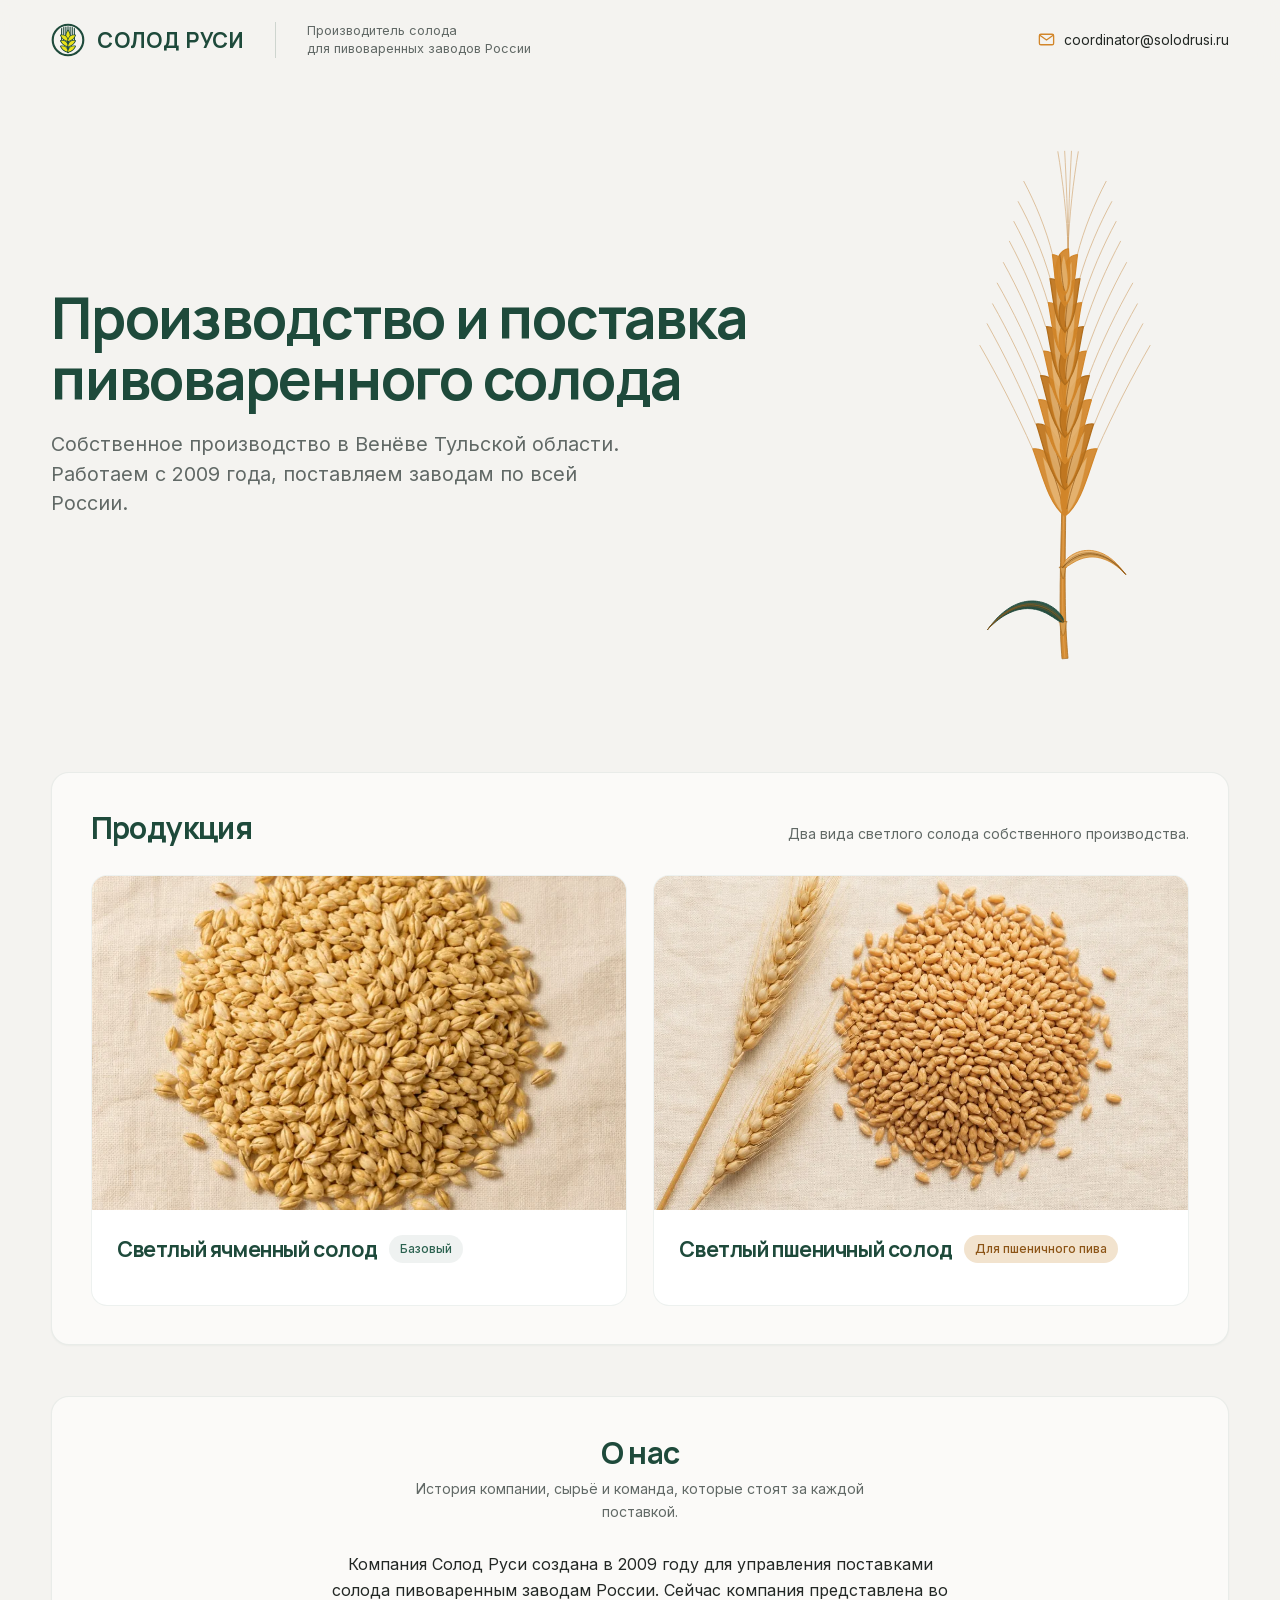
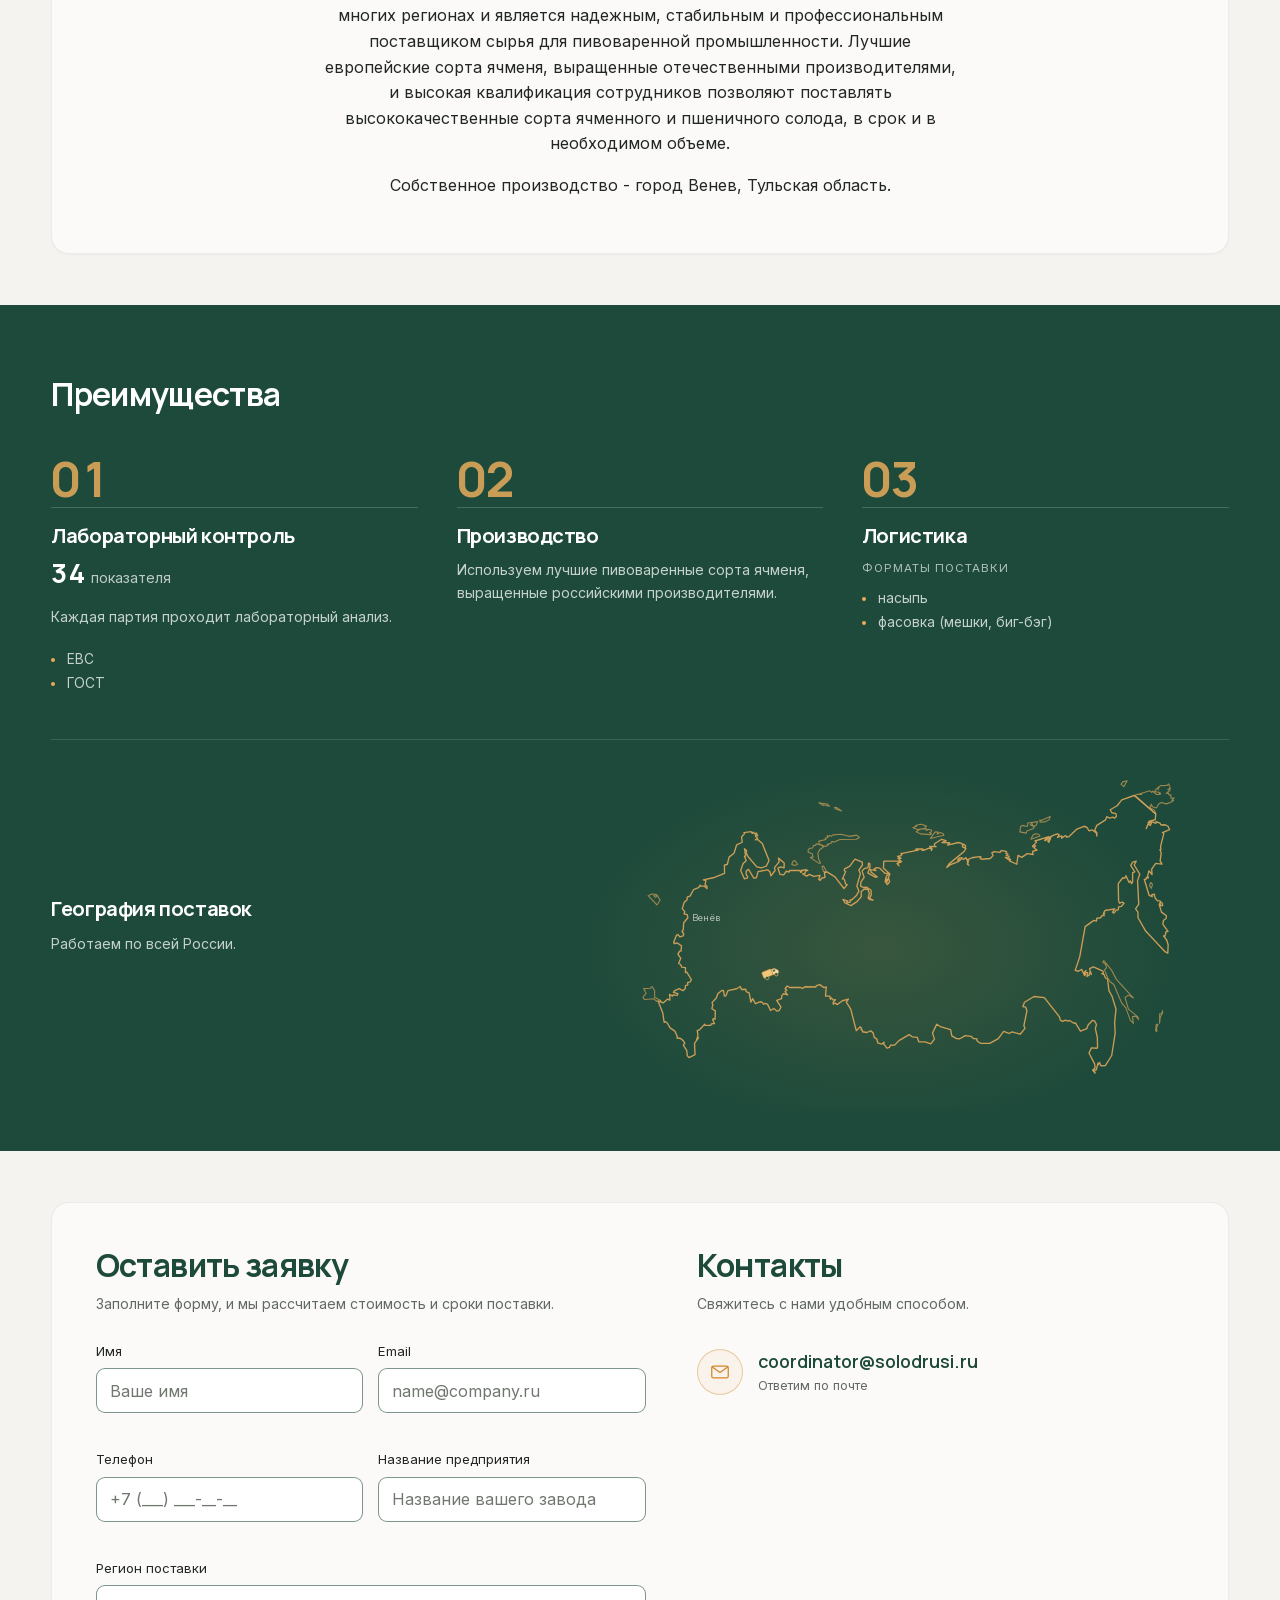
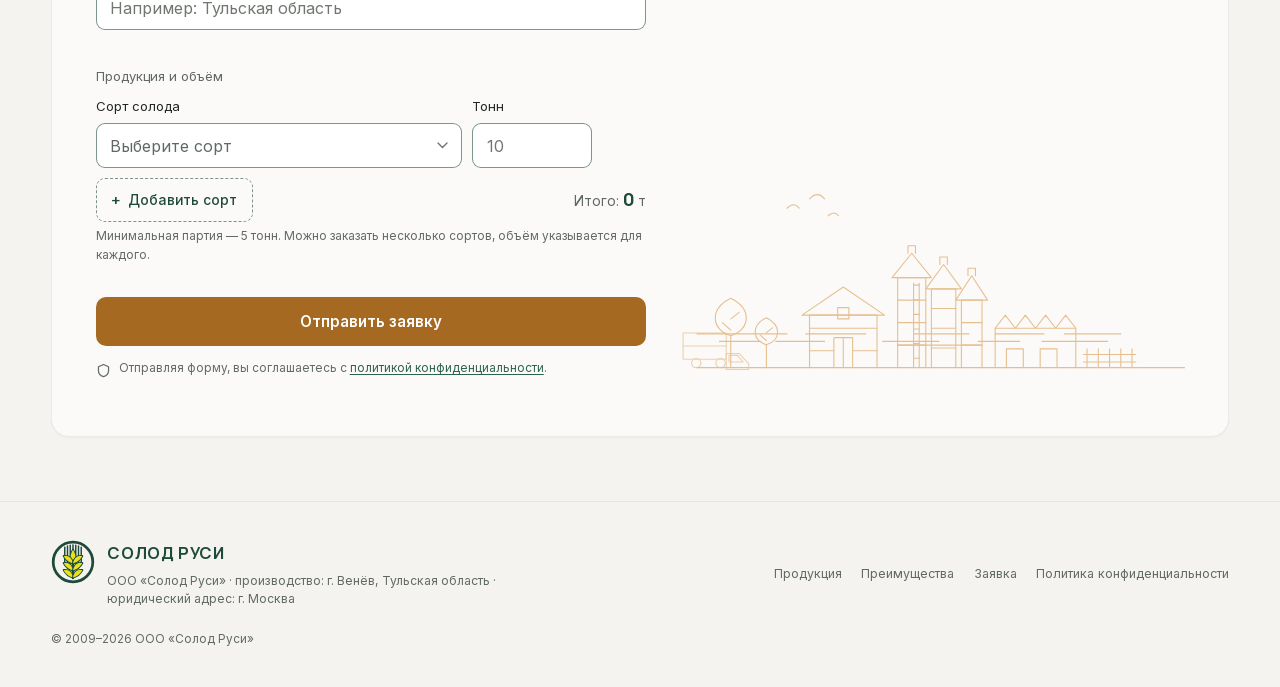
==== index.html @ 1b1a13b4 "Подпись «Венёв» на карте — над точкой по центру, с отступом от маршрута Co-Authored-By: Claude Opus " ====
<!DOCTYPE html>
<html lang="ru">
<head>
<meta charset="utf-8">
<meta name="viewport" content="width=device-width, initial-scale=1">
<title>Солод Руси — производство и поставка пивоваренного солода</title>
<meta name="description" content="Производство и поставка светлого ячменного и пшеничного солода для пивоваренных заводов. Собственное производство в Венёве Тульской области с 2009&nbsp;года, лабораторный контроль по 34&nbsp;показателям, партии от 5&nbsp;тонн.">
<meta name="theme-color" content="#F4F3F0">
<link rel="canonical" href="https://busibeeofficial-maker.github.io/solodrusi/">
<link rel="icon" href="assets/favicon.svg" type="image/svg+xml">
<link rel="apple-touch-icon" href="assets/apple-touch-icon.png">
<meta property="og:type" content="website">
<meta property="og:title" content="Солод Руси — производство и поставка пивоваренного солода">
<meta property="og:description" content="Светлый ячменный и пшеничный солод для пивоваренных заводов. Собственное производство в Венёве, лабораторный контроль по 34&nbsp;показателям, партии от 5&nbsp;тонн.">
<meta property="og:locale" content="ru_RU">
<meta property="og:url" content="https://busibeeofficial-maker.github.io/solodrusi/">
<meta property="og:image" content="https://busibeeofficial-maker.github.io/solodrusi/assets/img/og-cover.jpg">
<meta property="og:site_name" content="Солод Руси">
<meta property="og:image:width" content="1200">
<meta property="og:image:height" content="630">
<meta property="og:image:alt" content="Солод Руси — производство и поставка пивоваренного солода">
<meta name="twitter:card" content="summary_large_image">
<link rel="preload" href="assets/fonts/manrope.woff2" as="font" type="font/woff2" crossorigin>
<link rel="preload" href="assets/fonts/inter.woff2" as="font" type="font/woff2" crossorigin>
<link rel="stylesheet" href="css/style.css?v=202609101452">
<script>document.documentElement.classList.add('js');</script>
</head>
<body>
<a class="skip" href="#main">К основному содержанию</a>

<!-- ===================== ШАПКА ===================== -->
<header class="hdr" id="hdr">
  <div class="wrap hdr__in">
    <a class="brand" href="#top" aria-label="Солод Руси — на главную">
      <svg class="mk" viewBox="0 0 200 200" fill="none" aria-hidden="true"><circle class="mk-ring" cx="100" cy="100" r="90.0" stroke-width="12.5"/>
  <g class="mk-awns">
      <rect x="59.20" y="29.74" width="6.60" height="86.26" rx="3.30"/>
      <rect x="71.70" y="23.84" width="6.60" height="92.16" rx="3.30"/>
      <rect x="84.20" y="20.30" width="6.60" height="95.70" rx="3.30"/>
      <rect x="96.70" y="18.82" width="6.60" height="97.18" rx="3.30"/>
      <rect x="109.20" y="20.30" width="6.60" height="95.70" rx="3.30"/>
      <rect x="121.70" y="23.84" width="6.60" height="92.16" rx="3.30"/>
      <rect x="134.20" y="29.74" width="6.60" height="86.26" rx="3.30"/>
  </g>
  <rect class="mk-stem" x="94.50" y="52.0" width="11.0" height="126.0" rx="5.50"/>
  <g class="mk-grain">
      <path d="M100.00 44.0 C115.00 68.0 115.00 90.0 100.00 110.0 C85.00 90.0 85.00 68.0 100.00 44.0 Z"/>
  </g>
  <g class="mk-leaves">
      <path d="M100.00 106.00 C92.44 72.34 73.96 71.02 58.00 73.00 C69.76 96.10 87.40 103.31 100.00 106.00 Z"/>
      <path d="M100.00 106.00 C107.56 72.34 126.04 71.02 142.00 73.00 C130.24 96.10 112.60 103.31 100.00 106.00 Z"/>
      <path d="M100.00 138.00 C92.44 104.34 73.96 103.02 58.00 105.00 C69.76 128.10 87.40 135.31 100.00 138.00 Z"/>
      <path d="M100.00 138.00 C107.56 104.34 126.04 103.02 142.00 105.00 C130.24 128.10 112.60 135.31 100.00 138.00 Z"/>
      <path d="M100.00 170.00 C92.44 136.34 73.96 135.02 58.00 137.00 C69.76 160.10 87.40 167.31 100.00 170.00 Z"/>
      <path d="M100.00 170.00 C107.56 136.34 126.04 135.02 142.00 137.00 C130.24 160.10 112.60 167.31 100.00 170.00 Z"/>
  </g></svg>
      <span class="brand__name">Солод Руси</span>
    </a>
    <p class="brand__tag">Производитель солода<br>для пивоваренных заводов России</p>

    <nav class="hdr__contacts" aria-label="Контакты">
      <a href="mailto:coordinator@solodrusi.ru">
        <svg viewBox="0 0 20 20" aria-hidden="true"><rect x="2.5" y="4.5" width="15" height="11" rx="1.6"/><path d="m3 5.5 7 5 7-5"/></svg>
        <span>coordinator@solodrusi.ru</span>
      </a>
    </nav>

    <button class="burger" id="burger" aria-expanded="false" aria-controls="mobnav" aria-label="Меню"><span></span><span></span><span></span></button>
  </div>
</header>

<nav class="mobnav" id="mobnav" aria-label="Мобильное меню">
  <a href="#produkciya">Продукция</a>
  <a href="#vozmozhnosti">Преимущества</a>
  <a href="#zayavka">Заявка</a>
  <a class="mobnav__mail" href="mailto:coordinator@solodrusi.ru">coordinator@solodrusi.ru</a>
</nav>

<main id="main">

<!-- ===================== ПЕРВЫЙ ЭКРАН ===================== -->
<section class="hero" id="top">
  <div class="wrap hero__in">
    <div class="hero__text" data-anim>
      <h1 class="hero__title" style="--i:0">Производство и поставка пивоваренного солода</h1>
      <p class="hero__sub" style="--i:1">Собственное производство в Венёве Тульской области.<br>Работаем с 2009&nbsp;года, поставляем заводам по всей России.</p>
    </div>

    <div class="hero__art" data-anim aria-hidden="true">
      <svg viewBox="71 -52 427 757" class="art art--ear">
        
                <g class="earwrap"><g class="ear">
  <path class="d stalk" d="M303.9 655.7C303.8 654.5 303.5 651.2 303.3 648.9C303.1 646.6 302.9 644.3 302.8 641.9C302.6 639.5 302.4 637.2 302.3 634.7C302.1 632.3 302.0 629.9 301.8 627.4C301.7 624.9 301.6 622.4 301.5 619.9C301.3 617.3 301.2 614.7 301.1 612.1C301.0 609.5 301.0 606.9 300.9 604.2C300.8 601.5 300.7 598.8 300.7 596.0C300.6 593.3 300.5 590.5 300.5 587.6C300.4 584.8 300.4 581.9 300.4 579.0C300.3 576.1 300.3 573.2 300.3 570.2C300.3 567.3 300.2 564.2 300.2 561.2C300.2 558.1 300.2 555.0 300.2 551.9C300.2 548.8 300.2 545.6 300.2 542.4C300.2 539.2 300.3 535.9 300.3 532.6C300.3 529.3 300.3 526.0 300.3 522.6C300.4 519.3 300.4 515.8 300.4 512.4C300.5 508.9 300.5 505.4 300.5 501.9C300.6 498.3 300.6 494.7 300.7 491.1C300.7 487.5 300.7 483.8 300.8 480.0C300.8 476.3 300.9 472.6 300.9 468.7C301.0 464.9 301.0 461.1 301.1 457.2C301.1 453.2 301.2 449.3 301.2 445.3C301.3 441.3 301.3 437.2 301.4 433.1C301.4 429.0 301.5 424.9 301.5 420.7C301.6 416.5 301.6 412.2 301.7 408.0C301.7 403.7 301.7 399.3 301.8 394.9C301.8 390.5 301.9 386.1 301.9 381.6C301.9 377.1 302.0 372.5 302.0 367.9C302.0 363.3 302.1 358.7 302.1 354.0C302.1 349.2 302.1 344.5 302.1 339.7C302.2 334.9 302.2 330.0 302.2 325.1C302.2 320.1 302.2 315.2 302.2 310.1C302.2 305.1 302.2 300.0 302.1 294.9C302.1 289.7 302.1 284.5 302.1 279.3C302.0 274.0 302.0 268.7 302.0 263.3C301.9 257.9 301.9 252.5 301.8 247.0C301.8 241.5 301.7 236.0 301.6 230.4C301.6 224.8 301.5 219.1 301.4 213.4C301.3 207.6 301.1 198.9 301.0 196.0C300.7 196.0 299.3 193.1 299.0 196.0C298.6 198.9 299.0 207.7 299.0 213.4C299.0 219.1 299.1 224.8 299.1 230.4C299.1 236.0 299.1 241.5 299.1 247.0C299.1 252.5 299.1 257.9 299.1 263.3C299.0 268.7 299.0 274.0 299.0 279.3C299.0 284.5 298.9 289.7 298.9 294.9C298.8 300.0 298.8 305.1 298.8 310.1C298.7 315.1 298.7 320.1 298.6 325.0C298.5 330.0 298.5 334.8 298.4 339.6C298.3 344.5 298.3 349.2 298.2 353.9C298.1 358.6 298.0 363.3 298.0 367.9C297.9 372.5 297.8 377.0 297.7 381.5C297.6 386.0 297.5 390.5 297.5 394.8C297.4 399.2 297.3 403.6 297.2 407.9C297.1 412.2 297.0 416.4 296.9 420.6C296.8 424.8 296.7 428.9 296.6 433.0C296.5 437.1 296.4 441.2 296.3 445.2C296.2 449.2 296.1 453.1 296.0 457.1C295.9 461.0 295.8 464.8 295.7 468.6C295.7 472.5 295.6 476.2 295.5 480.0C295.4 483.7 295.3 487.4 295.2 491.0C295.1 494.6 295.0 498.2 294.9 501.8C294.9 505.3 294.8 508.8 294.7 512.3C294.6 515.8 294.5 519.2 294.5 522.6C294.4 525.9 294.3 529.3 294.3 532.6C294.2 535.9 294.2 539.1 294.1 542.3C294.1 545.6 294.0 548.7 294.0 551.9C293.9 555.0 293.9 558.1 293.8 561.2C293.8 564.2 293.8 567.2 293.8 570.2C293.7 573.2 293.7 576.2 293.7 579.1C293.7 582.0 293.7 584.9 293.7 587.7C293.7 590.5 293.7 593.3 293.8 596.1C293.8 598.9 293.8 601.6 293.9 604.3C293.9 607.0 293.9 609.7 294.0 612.3C294.1 615.0 294.1 617.6 294.2 620.1C294.3 622.7 294.3 625.2 294.4 627.7C294.5 630.2 294.6 632.7 294.7 635.2C294.9 637.6 295.0 640.0 295.1 642.4C295.3 644.8 295.4 647.1 295.6 649.5C295.7 651.8 296.0 655.2 296.1 656.3Z"/>
  <path class="d stalk-hi" d="M300.0 656.0C299.9 654.9 299.6 651.5 299.4 649.2C299.3 646.9 299.1 644.5 298.9 642.1C298.8 639.8 298.6 637.4 298.5 635.0C298.4 632.5 298.3 630.1 298.1 627.6C298.0 625.1 297.9 622.6 297.8 620.0C297.7 617.4 297.6 614.8 297.6 612.2C297.5 609.6 297.4 606.9 297.4 604.2C297.3 601.6 297.3 598.8 297.2 596.1C297.2 593.3 297.1 590.5 297.1 587.7C297.1 584.8 297.1 582.0 297.0 579.1C297.0 576.2 297.0 573.2 297.0 570.2C297.0 567.3 297.0 564.2 297.0 561.2C297.0 558.1 297.1 555.0 297.1 551.9C297.1 548.8 297.1 545.6 297.2 542.4C297.2 539.2 297.2 535.9 297.3 532.6C297.3 529.3 297.4 526.0 297.4 522.6C297.5 519.2 297.5 515.8 297.6 512.3C297.6 508.9 297.7 505.4 297.7 501.8C297.8 498.3 297.9 494.7 297.9 491.0C298.0 487.4 298.1 483.7 298.1 480.0C298.2 476.3 298.3 472.5 298.3 468.7C298.4 464.9 298.5 461.0 298.6 457.1C298.6 453.2 298.7 449.2 298.8 445.2C298.8 441.2 298.9 437.2 299.0 433.1C299.1 429.0 299.1 424.8 299.2 420.6C299.3 416.5 299.4 412.2 299.4 407.9C299.5 403.6 299.6 399.3 299.6 394.9C299.7 390.5 299.8 386.0 299.8 381.5C299.9 377.0 299.9 372.5 300.0 367.9C300.0 363.3 300.1 358.6 300.1 353.9C300.2 349.2 300.2 344.5 300.3 339.7C300.3 334.8 300.4 330.0 300.4 325.1C300.4 320.1 300.4 315.2 300.5 310.1C300.5 305.1 300.5 300.0 300.5 294.9C300.5 289.7 300.5 284.5 300.5 279.3C300.5 274.0 300.5 268.7 300.5 263.3C300.5 257.9 300.5 252.5 300.5 247.0C300.4 241.5 300.4 236.0 300.3 230.4C300.3 224.8 300.3 219.1 300.2 213.4C300.1 207.6 300.0 198.9 300.0 196.0"/>
  <path class="d node" d="M292.4 609.2Q300.9 609.0 302.5 608.9"/>
  <path class="d node" d="M292.7 538.4Q300.2 538.5 301.7 538.5"/>
  <path class="d sheath" d="M293.3 609.2Q295.6 627.1 297.3 627.0Q300.1 627.0 301.7 608.9Z"/>
  <path class="d sheath" d="M293.6 538.5Q296.5 553.5 297.6 553.5Q298.8 553.5 300.8 538.5Z"/>
  <g class="leafA"><g class="lf" style="--k:0" transform="translate(297.5 609.1) rotate(6)"><path class="d f-green" d="M0.2 -0.2C0.2 -0.8 0.2 -2.8 -0.1 -3.8C-0.4 -4.8 -1.0 -5.4 -1.5 -6.2C-2.1 -6.9 -2.6 -7.6 -3.2 -8.3C-3.8 -8.9 -4.4 -9.6 -5.1 -10.2C-5.7 -10.8 -6.3 -11.4 -7.0 -11.9C-7.7 -12.5 -8.4 -13.0 -9.0 -13.6C-9.7 -14.1 -10.4 -14.6 -11.1 -15.0C-11.9 -15.5 -12.6 -16.0 -13.3 -16.4C-14.0 -16.8 -14.8 -17.2 -15.5 -17.6C-16.3 -18.0 -17.0 -18.4 -17.8 -18.7C-18.5 -19.1 -19.3 -19.4 -20.1 -19.7C-20.8 -20.0 -21.6 -20.3 -22.4 -20.6C-23.2 -20.8 -24.0 -21.1 -24.8 -21.3C-25.5 -21.5 -26.3 -21.7 -27.1 -21.9C-27.9 -22.1 -28.7 -22.2 -29.5 -22.4C-30.3 -22.5 -31.1 -22.6 -31.9 -22.7C-32.7 -22.8 -33.6 -22.9 -34.4 -22.9C-35.2 -23.0 -36.0 -23.0 -36.8 -23.0C-37.6 -23.1 -38.4 -23.1 -39.2 -23.0C-40.0 -23.0 -40.8 -22.9 -41.6 -22.9C-42.4 -22.8 -43.2 -22.7 -44.0 -22.6C-44.8 -22.5 -45.6 -22.4 -46.4 -22.2C-47.2 -22.1 -48.0 -21.9 -48.8 -21.7C-49.6 -21.5 -50.4 -21.3 -51.2 -21.1C-52.0 -20.8 -52.8 -20.6 -53.5 -20.3C-54.3 -20.1 -55.1 -19.8 -55.9 -19.5C-56.6 -19.2 -57.4 -18.8 -58.2 -18.5C-58.9 -18.2 -59.7 -17.8 -60.4 -17.4C-61.2 -17.0 -61.9 -16.6 -62.7 -16.2C-63.4 -15.8 -64.2 -15.4 -64.9 -14.9C-65.6 -14.5 -66.4 -14.0 -67.1 -13.5C-67.8 -13.0 -68.5 -12.5 -69.2 -12.0C-69.9 -11.5 -70.6 -10.9 -71.3 -10.4C-72.0 -9.8 -72.7 -9.2 -73.4 -8.6C-74.1 -8.0 -74.8 -7.4 -75.5 -6.8C-76.2 -6.2 -76.8 -5.5 -77.5 -4.9C-78.2 -4.2 -78.8 -3.5 -79.5 -2.8C-80.2 -2.1 -80.8 -1.4 -81.4 -0.7C-82.1 0.0 -82.7 0.8 -83.4 1.5C-84.0 2.3 -84.6 3.1 -85.3 3.9C-85.9 4.7 -86.5 5.5 -87.1 6.3C-87.7 7.2 -88.3 8.0 -88.9 8.9C-89.6 9.7 -90.2 10.6 -90.7 11.5C-91.3 12.4 -91.9 13.3 -92.5 14.2C-93.1 15.2 -93.7 16.1 -94.3 17.1C-94.8 18.0 -95.7 19.5 -96.0 20.0C-96.0 20.0 -96.3 20.5 -96.0 20.0C-95.7 19.5 -94.6 18.2 -94.0 17.3C-93.3 16.4 -92.6 15.6 -91.9 14.7C-91.2 13.9 -90.5 13.1 -89.7 12.3C-89.0 11.5 -88.3 10.7 -87.6 10.0C-86.9 9.2 -86.2 8.5 -85.5 7.8C-84.7 7.0 -84.0 6.4 -83.3 5.7C-82.6 5.0 -81.9 4.4 -81.1 3.7C-80.4 3.1 -79.7 2.5 -79.0 1.9C-78.2 1.3 -77.5 0.7 -76.8 0.2C-76.1 -0.4 -75.3 -0.9 -74.6 -1.4C-73.9 -1.9 -73.1 -2.4 -72.4 -2.9C-71.7 -3.4 -71.0 -3.8 -70.3 -4.3C-69.5 -4.7 -68.8 -5.1 -68.1 -5.5C-67.4 -5.9 -66.6 -6.3 -65.9 -6.7C-65.2 -7.0 -64.5 -7.4 -63.8 -7.7C-63.1 -8.0 -62.4 -8.3 -61.6 -8.6C-60.9 -8.9 -60.2 -9.2 -59.5 -9.5C-58.8 -9.7 -58.1 -9.9 -57.4 -10.2C-56.7 -10.4 -56.0 -10.6 -55.3 -10.8C-54.6 -11.0 -54.0 -11.2 -53.3 -11.3C-52.6 -11.5 -51.9 -11.6 -51.2 -11.8C-50.5 -11.9 -49.9 -12.0 -49.2 -12.1C-48.5 -12.2 -47.8 -12.3 -47.2 -12.4C-46.5 -12.4 -45.8 -12.5 -45.2 -12.5C-44.5 -12.6 -43.8 -12.6 -43.2 -12.6C-42.5 -12.6 -41.9 -12.6 -41.2 -12.6C-40.6 -12.6 -39.9 -12.6 -39.3 -12.5C-38.6 -12.5 -38.0 -12.4 -37.3 -12.4C-36.7 -12.3 -36.1 -12.2 -35.4 -12.2C-34.8 -12.1 -34.2 -12.0 -33.5 -11.9C-32.9 -11.7 -32.2 -11.6 -31.6 -11.5C-31.0 -11.3 -30.3 -11.2 -29.7 -11.0C-29.1 -10.9 -28.4 -10.7 -27.8 -10.5C-27.2 -10.3 -26.6 -10.1 -25.9 -9.9C-25.3 -9.7 -24.7 -9.5 -24.0 -9.3C-23.4 -9.1 -22.8 -8.8 -22.1 -8.6C-21.5 -8.3 -20.9 -8.1 -20.2 -7.8C-19.6 -7.5 -18.9 -7.2 -18.3 -6.9C-17.6 -6.6 -17.0 -6.3 -16.4 -6.0C-15.7 -5.7 -15.1 -5.4 -14.4 -5.1C-13.7 -4.7 -13.1 -4.4 -12.4 -4.0C-11.7 -3.7 -11.1 -3.3 -10.4 -3.0C-9.7 -2.6 -9.0 -2.2 -8.3 -1.9C-7.6 -1.5 -6.9 -1.1 -6.1 -0.8C-5.3 -0.4 -4.7 0.0 -3.7 0.2C-2.7 0.4 -0.8 0.2 -0.2 0.2Z"/><path class="d fold-g" d="M0.0 0.0C-0.3 -0.3 -1.3 -1.2 -1.9 -1.8C-2.5 -2.4 -3.2 -2.9 -3.8 -3.5C-4.5 -4.0 -5.1 -4.6 -5.8 -5.1C-6.4 -5.6 -7.1 -6.1 -7.7 -6.6C-8.4 -7.1 -9.0 -7.5 -9.7 -8.0C-10.4 -8.4 -11.0 -8.9 -11.7 -9.3C-12.4 -9.7 -13.1 -10.1 -13.7 -10.5C-14.4 -10.9 -15.1 -11.3 -15.8 -11.7C-16.5 -12.0 -17.2 -12.4 -17.9 -12.7C-18.6 -13.0 -19.2 -13.4 -19.9 -13.7C-20.6 -13.9 -21.3 -14.2 -22.0 -14.5C-22.7 -14.8 -23.5 -15.0 -24.2 -15.3C-24.9 -15.5 -25.6 -15.7 -26.3 -15.9C-27.0 -16.1 -27.7 -16.3 -28.4 -16.5C-29.1 -16.6 -29.9 -16.8 -30.6 -16.9C-31.3 -17.1 -32.0 -17.2 -32.7 -17.3C-33.4 -17.4 -34.2 -17.5 -34.9 -17.5C-35.6 -17.6 -36.3 -17.7 -37.1 -17.7C-37.8 -17.8 -38.5 -17.8 -39.2 -17.8C-40.0 -17.8 -40.7 -17.8 -41.4 -17.7C-42.2 -17.7 -42.9 -17.7 -43.6 -17.6C-44.3 -17.5 -45.1 -17.5 -45.8 -17.4C-46.5 -17.3 -47.3 -17.2 -48.0 -17.0C-48.7 -16.9 -49.5 -16.8 -50.2 -16.6C-50.9 -16.4 -51.7 -16.2 -52.4 -16.0C-53.1 -15.8 -53.8 -15.6 -54.6 -15.4C-55.3 -15.2 -56.0 -14.9 -56.8 -14.6C-57.5 -14.4 -58.2 -14.1 -58.9 -13.8C-59.7 -13.5 -60.4 -13.2 -61.1 -12.8C-61.8 -12.5 -62.6 -12.1 -63.3 -11.8C-64.0 -11.4 -64.7 -11.0 -65.4 -10.6C-66.1 -10.2 -66.9 -9.8 -67.6 -9.3C-68.3 -8.9 -69.0 -8.4 -69.7 -7.9C-70.4 -7.5 -71.1 -7.0 -71.8 -6.4C-72.5 -5.9 -73.3 -5.4 -74.0 -4.8C-74.7 -4.3 -75.4 -3.7 -76.1 -3.1C-76.8 -2.6 -77.4 -1.9 -78.1 -1.3C-78.8 -0.7 -79.5 -0.1 -80.2 0.6C-80.9 1.3 -81.6 1.9 -82.3 2.6C-82.9 3.3 -83.6 4.0 -84.3 4.8C-85.0 5.5 -85.6 6.3 -86.3 7.0C-87.0 7.8 -87.6 8.6 -88.3 9.4C-88.9 10.2 -89.6 11.0 -90.2 11.9C-90.9 12.7 -91.5 13.6 -92.2 14.5C-92.8 15.4 -93.5 16.3 -94.1 17.2C-94.7 18.1 -95.7 19.5 -96.0 20.0C-96.0 20.0 -96.3 20.5 -96.0 20.0C-95.7 19.5 -94.6 18.2 -94.0 17.3C-93.3 16.4 -92.6 15.6 -91.9 14.7C-91.2 13.9 -90.5 13.1 -89.7 12.3C-89.0 11.5 -88.3 10.7 -87.6 10.0C-86.9 9.2 -86.2 8.5 -85.5 7.8C-84.7 7.0 -84.0 6.4 -83.3 5.7C-82.6 5.0 -81.9 4.4 -81.1 3.7C-80.4 3.1 -79.7 2.5 -79.0 1.9C-78.2 1.3 -77.5 0.7 -76.8 0.2C-76.1 -0.4 -75.3 -0.9 -74.6 -1.4C-73.9 -1.9 -73.1 -2.4 -72.4 -2.9C-71.7 -3.4 -71.0 -3.8 -70.3 -4.3C-69.5 -4.7 -68.8 -5.1 -68.1 -5.5C-67.4 -5.9 -66.6 -6.3 -65.9 -6.7C-65.2 -7.0 -64.5 -7.4 -63.8 -7.7C-63.1 -8.0 -62.4 -8.3 -61.6 -8.6C-60.9 -8.9 -60.2 -9.2 -59.5 -9.5C-58.8 -9.7 -58.1 -9.9 -57.4 -10.2C-56.7 -10.4 -56.0 -10.6 -55.3 -10.8C-54.6 -11.0 -54.0 -11.2 -53.3 -11.3C-52.6 -11.5 -51.9 -11.6 -51.2 -11.8C-50.5 -11.9 -49.9 -12.0 -49.2 -12.1C-48.5 -12.2 -47.8 -12.3 -47.2 -12.4C-46.5 -12.4 -45.8 -12.5 -45.2 -12.5C-44.5 -12.6 -43.8 -12.6 -43.2 -12.6C-42.5 -12.6 -41.9 -12.6 -41.2 -12.6C-40.6 -12.6 -39.9 -12.6 -39.3 -12.5C-38.6 -12.5 -38.0 -12.4 -37.3 -12.4C-36.7 -12.3 -36.1 -12.2 -35.4 -12.2C-34.8 -12.1 -34.2 -12.0 -33.5 -11.9C-32.9 -11.7 -32.2 -11.6 -31.6 -11.5C-31.0 -11.3 -30.3 -11.2 -29.7 -11.0C-29.1 -10.9 -28.4 -10.7 -27.8 -10.5C-27.2 -10.3 -26.6 -10.1 -25.9 -9.9C-25.3 -9.7 -24.7 -9.5 -24.0 -9.3C-23.4 -9.1 -22.8 -8.8 -22.1 -8.6C-21.5 -8.3 -20.9 -8.1 -20.2 -7.8C-19.6 -7.5 -18.9 -7.2 -18.3 -6.9C-17.6 -6.6 -17.0 -6.3 -16.4 -6.0C-15.7 -5.7 -15.1 -5.4 -14.4 -5.1C-13.7 -4.7 -13.1 -4.4 -12.4 -4.0C-11.7 -3.7 -11.1 -3.3 -10.4 -3.0C-9.7 -2.6 -9.0 -2.2 -8.3 -1.9C-7.6 -1.5 -6.9 -1.1 -6.1 -0.8C-5.3 -0.4 -4.7 0.0 -3.7 0.2C-2.7 0.4 -0.8 0.2 -0.2 0.2Z"/><path class="d vein" d="M0.0 0.0C-0.3 -0.3 -1.3 -1.2 -1.9 -1.8C-2.5 -2.4 -3.2 -2.9 -3.8 -3.5C-4.5 -4.0 -5.1 -4.6 -5.8 -5.1C-6.4 -5.6 -7.1 -6.1 -7.7 -6.6C-8.4 -7.1 -9.0 -7.5 -9.7 -8.0C-10.4 -8.4 -11.0 -8.9 -11.7 -9.3C-12.4 -9.7 -13.1 -10.1 -13.7 -10.5C-14.4 -10.9 -15.1 -11.3 -15.8 -11.7C-16.5 -12.0 -17.2 -12.4 -17.9 -12.7C-18.6 -13.0 -19.2 -13.4 -19.9 -13.7C-20.6 -13.9 -21.3 -14.2 -22.0 -14.5C-22.7 -14.8 -23.5 -15.0 -24.2 -15.3C-24.9 -15.5 -25.6 -15.7 -26.3 -15.9C-27.0 -16.1 -27.7 -16.3 -28.4 -16.5C-29.1 -16.6 -29.9 -16.8 -30.6 -16.9C-31.3 -17.1 -32.0 -17.2 -32.7 -17.3C-33.4 -17.4 -34.2 -17.5 -34.9 -17.5C-35.6 -17.6 -36.3 -17.7 -37.1 -17.7C-37.8 -17.8 -38.5 -17.8 -39.2 -17.8C-40.0 -17.8 -40.7 -17.8 -41.4 -17.7C-42.2 -17.7 -42.9 -17.7 -43.6 -17.6C-44.3 -17.5 -45.1 -17.5 -45.8 -17.4C-46.5 -17.3 -47.3 -17.2 -48.0 -17.0C-48.7 -16.9 -49.5 -16.8 -50.2 -16.6C-50.9 -16.4 -51.7 -16.2 -52.4 -16.0C-53.1 -15.8 -53.8 -15.6 -54.6 -15.4C-55.3 -15.2 -56.0 -14.9 -56.8 -14.6C-57.5 -14.4 -58.2 -14.1 -58.9 -13.8C-59.7 -13.5 -60.4 -13.2 -61.1 -12.8C-61.8 -12.5 -62.6 -12.1 -63.3 -11.8C-64.0 -11.4 -64.7 -11.0 -65.4 -10.6C-66.1 -10.2 -66.9 -9.8 -67.6 -9.3C-68.3 -8.9 -69.0 -8.4 -69.7 -7.9C-70.4 -7.5 -71.1 -7.0 -71.8 -6.4C-72.5 -5.9 -73.3 -5.4 -74.0 -4.8C-74.7 -4.3 -75.4 -3.7 -76.1 -3.1C-76.8 -2.6 -77.4 -1.9 -78.1 -1.3C-78.8 -0.7 -79.5 -0.1 -80.2 0.6C-80.9 1.3 -81.6 1.9 -82.3 2.6C-82.9 3.3 -83.6 4.0 -84.3 4.8C-85.0 5.5 -85.6 6.3 -86.3 7.0C-87.0 7.8 -87.6 8.6 -88.3 9.4C-88.9 10.2 -89.6 11.0 -90.2 11.9C-90.9 12.7 -91.5 13.6 -92.2 14.5C-92.8 15.4 -93.5 16.3 -94.1 17.2C-94.7 18.1 -95.7 19.5 -96.0 20.0"/><path class="d vein2" d="M-0.1 0.1C-0.5 -0.2 -2.0 -0.8 -2.9 -1.3C-3.7 -1.8 -4.5 -2.4 -5.2 -2.9C-6.0 -3.5 -6.8 -4.0 -7.6 -4.5C-8.3 -5.1 -9.1 -5.6 -9.9 -6.1C-10.6 -6.6 -11.4 -7.0 -12.2 -7.5C-12.9 -7.9 -13.7 -8.4 -14.5 -8.8C-15.3 -9.2 -16.0 -9.6 -16.8 -10.0C-17.6 -10.4 -18.3 -10.8 -19.1 -11.1C-19.9 -11.5 -20.7 -11.8 -21.4 -12.1C-22.2 -12.4 -23.0 -12.7 -23.8 -13.0C-24.6 -13.3 -25.3 -13.5 -26.1 -13.8C-26.9 -14.0 -27.7 -14.2 -28.5 -14.4C-29.3 -14.6 -30.1 -14.8 -30.8 -14.9C-31.6 -15.1 -32.4 -15.2 -33.2 -15.4C-34.0 -15.5 -34.8 -15.6 -35.6 -15.7C-36.4 -15.7 -37.2 -15.8 -38.0 -15.8C-38.8 -15.9 -39.6 -15.9 -40.4 -15.9C-41.2 -15.9 -42.0 -15.9 -42.8 -15.8C-43.6 -15.8 -44.5 -15.7 -45.3 -15.7C-46.1 -15.6 -46.9 -15.5 -47.7 -15.3C-48.5 -15.2 -49.3 -15.1 -50.1 -14.9C-51.0 -14.7 -51.8 -14.6 -52.6 -14.3C-53.4 -14.1 -54.2 -13.9 -55.1 -13.6C-55.9 -13.4 -56.7 -13.1 -57.5 -12.8C-58.4 -12.5 -59.2 -12.2 -60.0 -11.8C-60.8 -11.5 -61.6 -11.1 -62.5 -10.7C-63.3 -10.3 -64.1 -9.9 -64.9 -9.5C-65.8 -9.1 -66.6 -8.6 -67.4 -8.1C-68.2 -7.6 -69.1 -7.1 -69.9 -6.6C-70.7 -6.1 -71.5 -5.5 -72.3 -4.9C-73.2 -4.3 -74.0 -3.7 -74.8 -3.1C-75.6 -2.5 -76.4 -1.8 -77.2 -1.1C-78.0 -0.5 -78.8 0.2 -79.7 1.0C-80.5 1.7 -81.3 2.5 -82.1 3.2C-82.9 4.0 -83.7 4.8 -84.4 5.6C-85.2 6.5 -86.0 7.3 -86.8 8.2C-87.6 9.1 -88.4 10.0 -89.2 10.9C-89.9 11.9 -90.7 12.8 -91.5 13.8C-92.2 14.8 -93.0 15.8 -93.8 16.8C-94.5 17.8 -95.6 19.5 -96.0 20.0 M0.0 0.0C-0.4 -0.3 -1.4 -1.4 -2.2 -2.0C-2.9 -2.7 -3.6 -3.3 -4.4 -4.0C-5.1 -4.6 -5.9 -5.2 -6.6 -5.8C-7.4 -6.3 -8.1 -6.9 -8.9 -7.4C-9.7 -8.0 -10.4 -8.5 -11.2 -9.0C-12.0 -9.5 -12.8 -10.0 -13.5 -10.4C-14.3 -10.9 -15.1 -11.3 -15.9 -11.7C-16.7 -12.1 -17.5 -12.5 -18.3 -12.9C-19.1 -13.3 -19.9 -13.6 -20.7 -14.0C-21.5 -14.3 -22.3 -14.6 -23.1 -14.9C-23.9 -15.2 -24.7 -15.4 -25.5 -15.7C-26.4 -15.9 -27.2 -16.2 -28.0 -16.4C-28.8 -16.6 -29.6 -16.7 -30.5 -16.9C-31.3 -17.1 -32.1 -17.2 -32.9 -17.3C-33.8 -17.4 -34.6 -17.5 -35.4 -17.6C-36.3 -17.7 -37.1 -17.7 -37.9 -17.8C-38.8 -17.8 -39.6 -17.8 -40.4 -17.8C-41.3 -17.8 -42.1 -17.7 -43.0 -17.7C-43.8 -17.6 -44.6 -17.5 -45.5 -17.4C-46.3 -17.3 -47.2 -17.2 -48.0 -17.0C-48.8 -16.9 -49.7 -16.7 -50.5 -16.5C-51.4 -16.3 -52.2 -16.1 -53.0 -15.9C-53.9 -15.6 -54.7 -15.4 -55.6 -15.1C-56.4 -14.8 -57.2 -14.5 -58.1 -14.1C-58.9 -13.8 -59.7 -13.5 -60.6 -13.1C-61.4 -12.7 -62.2 -12.3 -63.1 -11.9C-63.9 -11.5 -64.7 -11.0 -65.5 -10.5C-66.4 -10.1 -67.2 -9.6 -68.0 -9.1C-68.8 -8.5 -69.6 -8.0 -70.5 -7.4C-71.3 -6.9 -72.1 -6.3 -72.9 -5.7C-73.7 -5.0 -74.5 -4.4 -75.3 -3.7C-76.1 -3.1 -76.9 -2.4 -77.7 -1.7C-78.5 -1.0 -79.3 -0.3 -80.1 0.5C-80.9 1.3 -81.7 2.0 -82.5 2.8C-83.2 3.7 -84.0 4.5 -84.8 5.3C-85.6 6.2 -86.3 7.1 -87.1 8.0C-87.9 8.9 -88.6 9.8 -89.4 10.8C-90.1 11.7 -90.9 12.7 -91.6 13.7C-92.4 14.7 -93.1 15.7 -93.8 16.8C-94.6 17.8 -95.6 19.5 -96.0 20.0 M0.1 -0.1C-0.2 -0.5 -0.9 -2.0 -1.5 -2.8C-2.1 -3.6 -2.8 -4.3 -3.5 -5.0C-4.2 -5.7 -5.0 -6.3 -5.7 -7.0C-6.4 -7.6 -7.2 -8.2 -7.9 -8.8C-8.7 -9.4 -9.5 -10.0 -10.2 -10.5C-11.0 -11.0 -11.8 -11.5 -12.6 -12.0C-13.4 -12.5 -14.2 -13.0 -15.0 -13.4C-15.8 -13.9 -16.6 -14.3 -17.4 -14.7C-18.3 -15.1 -19.1 -15.5 -19.9 -15.8C-20.8 -16.2 -21.6 -16.5 -22.4 -16.8C-23.3 -17.1 -24.1 -17.4 -25.0 -17.6C-25.8 -17.9 -26.7 -18.1 -27.5 -18.3C-28.4 -18.5 -29.2 -18.7 -30.1 -18.9C-30.9 -19.0 -31.8 -19.2 -32.7 -19.3C-33.5 -19.4 -34.4 -19.5 -35.3 -19.5C-36.1 -19.6 -37.0 -19.6 -37.9 -19.7C-38.7 -19.7 -39.6 -19.7 -40.5 -19.6C-41.4 -19.6 -42.2 -19.6 -43.1 -19.5C-44.0 -19.4 -44.8 -19.3 -45.7 -19.2C-46.6 -19.0 -47.4 -18.9 -48.3 -18.7C-49.2 -18.5 -50.0 -18.3 -50.9 -18.1C-51.8 -17.9 -52.6 -17.7 -53.5 -17.4C-54.3 -17.1 -55.2 -16.8 -56.0 -16.5C-56.9 -16.2 -57.7 -15.8 -58.6 -15.5C-59.4 -15.1 -60.3 -14.7 -61.1 -14.3C-62.0 -13.9 -62.8 -13.5 -63.6 -13.0C-64.5 -12.6 -65.3 -12.1 -66.1 -11.6C-67.0 -11.1 -67.8 -10.5 -68.6 -10.0C-69.4 -9.4 -70.2 -8.9 -71.0 -8.3C-71.9 -7.7 -72.7 -7.0 -73.5 -6.4C-74.3 -5.8 -75.1 -5.1 -75.9 -4.4C-76.6 -3.7 -77.4 -3.0 -78.2 -2.3C-79.0 -1.5 -79.8 -0.8 -80.6 0.0C-81.3 0.8 -82.1 1.6 -82.9 2.5C-83.6 3.3 -84.4 4.1 -85.1 5.0C-85.9 5.9 -86.6 6.8 -87.4 7.7C-88.1 8.7 -88.8 9.6 -89.6 10.6C-90.3 11.6 -91.0 12.6 -91.7 13.6C-92.5 14.6 -93.2 15.7 -93.9 16.7C-94.6 17.8 -95.6 19.5 -96.0 20.0"/></g></g>
  <g class="leafB"><g class="lf" style="--k:1" transform="translate(297.2 538.5) rotate(-5)"><path class="d f-amber-l" d="M0.2 0.2C0.7 0.2 2.3 0.4 3.1 0.3C3.9 0.1 4.5 -0.3 5.1 -0.5C5.8 -0.8 6.3 -1.1 6.9 -1.4C7.5 -1.7 8.1 -2.0 8.7 -2.3C9.3 -2.6 9.8 -2.9 10.4 -3.2C10.9 -3.4 11.5 -3.7 12.0 -4.0C12.6 -4.3 13.1 -4.5 13.7 -4.8C14.2 -5.0 14.7 -5.3 15.3 -5.5C15.8 -5.8 16.3 -6.0 16.9 -6.2C17.4 -6.4 17.9 -6.6 18.5 -6.9C19.0 -7.1 19.5 -7.3 20.0 -7.4C20.6 -7.6 21.1 -7.8 21.6 -8.0C22.2 -8.1 22.7 -8.3 23.2 -8.5C23.7 -8.6 24.3 -8.7 24.8 -8.9C25.3 -9.0 25.8 -9.1 26.4 -9.2C26.9 -9.4 27.4 -9.5 27.9 -9.6C28.5 -9.7 29.0 -9.7 29.5 -9.8C30.1 -9.9 30.6 -10.0 31.1 -10.0C31.7 -10.1 32.2 -10.1 32.7 -10.1C33.3 -10.2 33.8 -10.2 34.4 -10.2C34.9 -10.2 35.5 -10.2 36.0 -10.2C36.5 -10.2 37.1 -10.2 37.6 -10.2C38.2 -10.1 38.8 -10.1 39.3 -10.0C39.9 -10.0 40.4 -9.9 41.0 -9.8C41.5 -9.8 42.1 -9.7 42.7 -9.6C43.2 -9.5 43.8 -9.4 44.4 -9.2C45.0 -9.1 45.5 -9.0 46.1 -8.8C46.7 -8.7 47.3 -8.5 47.8 -8.3C48.4 -8.1 49.0 -7.9 49.6 -7.7C50.2 -7.5 50.8 -7.3 51.4 -7.1C52.0 -6.8 52.5 -6.6 53.1 -6.3C53.7 -6.1 54.3 -5.8 54.9 -5.5C55.5 -5.2 56.1 -4.9 56.7 -4.6C57.3 -4.3 57.9 -3.9 58.5 -3.6C59.1 -3.2 59.7 -2.9 60.3 -2.5C60.9 -2.1 61.5 -1.7 62.2 -1.3C62.8 -0.9 63.4 -0.4 64.0 -0.0C64.6 0.4 65.2 0.9 65.8 1.4C66.4 1.9 67.0 2.3 67.6 2.9C68.2 3.4 68.8 3.9 69.4 4.4C70.0 5.0 70.6 5.5 71.2 6.1C71.8 6.7 72.4 7.3 73.0 7.9C73.6 8.5 74.2 9.1 74.8 9.7C75.4 10.4 76.0 11.0 76.5 11.7C77.1 12.4 77.7 13.1 78.3 13.8C78.9 14.5 79.7 15.6 80.0 16.0C80.0 16.0 80.2 16.4 80.0 16.0C79.8 15.6 79.0 14.4 78.6 13.6C78.1 12.8 77.6 12.1 77.1 11.3C76.6 10.6 76.1 9.8 75.6 9.1C75.1 8.3 74.6 7.6 74.1 6.9C73.6 6.2 73.1 5.5 72.6 4.9C72.1 4.2 71.6 3.5 71.1 2.9C70.5 2.2 70.0 1.6 69.5 1.0C69.0 0.3 68.4 -0.3 67.9 -0.9C67.4 -1.5 66.8 -2.0 66.3 -2.6C65.7 -3.2 65.2 -3.7 64.6 -4.3C64.0 -4.8 63.5 -5.3 62.9 -5.9C62.4 -6.4 61.8 -6.9 61.2 -7.4C60.6 -7.8 60.1 -8.3 59.5 -8.8C58.9 -9.2 58.3 -9.7 57.7 -10.1C57.1 -10.5 56.5 -10.9 55.9 -11.3C55.3 -11.7 54.7 -12.1 54.1 -12.5C53.5 -12.9 52.9 -13.2 52.2 -13.6C51.6 -13.9 51.0 -14.2 50.4 -14.5C49.7 -14.9 49.1 -15.1 48.5 -15.4C47.8 -15.7 47.2 -16.0 46.6 -16.2C45.9 -16.5 45.3 -16.7 44.6 -16.9C44.0 -17.1 43.3 -17.4 42.7 -17.5C42.0 -17.7 41.3 -17.9 40.7 -18.1C40.0 -18.2 39.4 -18.3 38.7 -18.5C38.0 -18.6 37.4 -18.7 36.7 -18.8C36.0 -18.9 35.4 -19.0 34.7 -19.0C34.0 -19.1 33.3 -19.1 32.7 -19.1C32.0 -19.2 31.3 -19.2 30.6 -19.1C30.0 -19.1 29.3 -19.1 28.6 -19.1C27.9 -19.0 27.3 -19.0 26.6 -18.9C25.9 -18.8 25.3 -18.7 24.6 -18.6C23.9 -18.5 23.3 -18.3 22.6 -18.2C21.9 -18.0 21.3 -17.9 20.6 -17.7C19.9 -17.5 19.3 -17.3 18.6 -17.1C18.0 -16.9 17.3 -16.6 16.7 -16.4C16.0 -16.1 15.4 -15.9 14.8 -15.6C14.1 -15.3 13.5 -15.0 12.9 -14.7C12.3 -14.3 11.7 -14.0 11.0 -13.7C10.4 -13.3 9.8 -12.9 9.2 -12.5C8.7 -12.1 8.1 -11.7 7.5 -11.3C6.9 -10.9 6.4 -10.4 5.8 -10.0C5.2 -9.5 4.7 -9.0 4.2 -8.5C3.7 -8.0 3.1 -7.5 2.6 -6.9C2.2 -6.4 1.7 -5.8 1.2 -5.2C0.8 -4.5 0.3 -4.0 0.0 -3.2C-0.2 -2.4 -0.1 -0.7 -0.2 -0.2Z"/><path class="d fold-a" d="M0.2 0.2C0.7 0.2 2.3 0.4 3.1 0.3C3.9 0.1 4.5 -0.3 5.1 -0.5C5.8 -0.8 6.3 -1.1 6.9 -1.4C7.5 -1.7 8.1 -2.0 8.7 -2.3C9.3 -2.6 9.8 -2.9 10.4 -3.2C10.9 -3.4 11.5 -3.7 12.0 -4.0C12.6 -4.3 13.1 -4.5 13.7 -4.8C14.2 -5.0 14.7 -5.3 15.3 -5.5C15.8 -5.8 16.3 -6.0 16.9 -6.2C17.4 -6.4 17.9 -6.6 18.5 -6.9C19.0 -7.1 19.5 -7.3 20.0 -7.4C20.6 -7.6 21.1 -7.8 21.6 -8.0C22.2 -8.1 22.7 -8.3 23.2 -8.5C23.7 -8.6 24.3 -8.7 24.8 -8.9C25.3 -9.0 25.8 -9.1 26.4 -9.2C26.9 -9.4 27.4 -9.5 27.9 -9.6C28.5 -9.7 29.0 -9.7 29.5 -9.8C30.1 -9.9 30.6 -10.0 31.1 -10.0C31.7 -10.1 32.2 -10.1 32.7 -10.1C33.3 -10.2 33.8 -10.2 34.4 -10.2C34.9 -10.2 35.5 -10.2 36.0 -10.2C36.5 -10.2 37.1 -10.2 37.6 -10.2C38.2 -10.1 38.8 -10.1 39.3 -10.0C39.9 -10.0 40.4 -9.9 41.0 -9.8C41.5 -9.8 42.1 -9.7 42.7 -9.6C43.2 -9.5 43.8 -9.4 44.4 -9.2C45.0 -9.1 45.5 -9.0 46.1 -8.8C46.7 -8.7 47.3 -8.5 47.8 -8.3C48.4 -8.1 49.0 -7.9 49.6 -7.7C50.2 -7.5 50.8 -7.3 51.4 -7.1C52.0 -6.8 52.5 -6.6 53.1 -6.3C53.7 -6.1 54.3 -5.8 54.9 -5.5C55.5 -5.2 56.1 -4.9 56.7 -4.6C57.3 -4.3 57.9 -3.9 58.5 -3.6C59.1 -3.2 59.7 -2.9 60.3 -2.5C60.9 -2.1 61.5 -1.7 62.2 -1.3C62.8 -0.9 63.4 -0.4 64.0 -0.0C64.6 0.4 65.2 0.9 65.8 1.4C66.4 1.9 67.0 2.3 67.6 2.9C68.2 3.4 68.8 3.9 69.4 4.4C70.0 5.0 70.6 5.5 71.2 6.1C71.8 6.7 72.4 7.3 73.0 7.9C73.6 8.5 74.2 9.1 74.8 9.7C75.4 10.4 76.0 11.0 76.5 11.7C77.1 12.4 77.7 13.1 78.3 13.8C78.9 14.5 79.7 15.6 80.0 16.0C80.0 16.0 80.3 16.4 80.0 16.0C79.7 15.6 79.0 14.5 78.4 13.7C77.9 13.0 77.4 12.2 76.8 11.5C76.3 10.8 75.7 10.1 75.2 9.4C74.7 8.7 74.1 8.1 73.6 7.4C73.0 6.7 72.5 6.1 71.9 5.5C71.4 4.9 70.8 4.2 70.2 3.6C69.7 3.1 69.1 2.5 68.5 1.9C68.0 1.3 67.4 0.8 66.8 0.3C66.3 -0.3 65.7 -0.8 65.1 -1.3C64.5 -1.8 64.0 -2.3 63.4 -2.8C62.8 -3.3 62.2 -3.7 61.6 -4.2C61.0 -4.6 60.5 -5.0 59.9 -5.5C59.3 -5.9 58.7 -6.3 58.1 -6.7C57.5 -7.1 56.9 -7.4 56.3 -7.8C55.7 -8.2 55.1 -8.5 54.5 -8.8C53.9 -9.2 53.3 -9.5 52.7 -9.8C52.1 -10.1 51.5 -10.4 50.9 -10.6C50.3 -10.9 49.7 -11.2 49.1 -11.4C48.5 -11.7 47.9 -11.9 47.3 -12.1C46.7 -12.3 46.1 -12.5 45.5 -12.7C44.9 -12.9 44.3 -13.1 43.7 -13.2C43.0 -13.4 42.4 -13.6 41.8 -13.7C41.2 -13.8 40.6 -13.9 40.0 -14.0C39.4 -14.1 38.8 -14.2 38.2 -14.3C37.6 -14.4 37.0 -14.5 36.3 -14.5C35.7 -14.6 35.1 -14.6 34.5 -14.6C33.9 -14.6 33.3 -14.6 32.7 -14.6C32.1 -14.6 31.5 -14.6 30.9 -14.6C30.3 -14.5 29.7 -14.5 29.1 -14.4C28.5 -14.4 27.9 -14.3 27.3 -14.2C26.7 -14.1 26.1 -14.0 25.5 -13.9C24.9 -13.8 24.3 -13.7 23.7 -13.5C23.1 -13.4 22.5 -13.2 21.9 -13.1C21.3 -12.9 20.7 -12.7 20.1 -12.5C19.5 -12.3 19.0 -12.1 18.4 -11.9C17.8 -11.7 17.2 -11.5 16.6 -11.2C16.0 -11.0 15.5 -10.7 14.9 -10.4C14.3 -10.2 13.7 -9.9 13.2 -9.6C12.6 -9.3 12.0 -9.0 11.5 -8.7C10.9 -8.3 10.3 -8.0 9.8 -7.6C9.2 -7.3 8.6 -6.9 8.1 -6.6C7.5 -6.2 7.0 -5.8 6.4 -5.4C5.9 -5.0 5.3 -4.6 4.8 -4.2C4.3 -3.7 3.7 -3.3 3.2 -2.9C2.6 -2.4 2.1 -1.9 1.6 -1.5C1.0 -1.0 0.3 -0.2 0.0 0.0Z"/><path class="d vein" d="M0.0 0.0C0.3 -0.2 1.0 -1.0 1.6 -1.5C2.1 -1.9 2.6 -2.4 3.2 -2.9C3.7 -3.3 4.3 -3.7 4.8 -4.2C5.3 -4.6 5.9 -5.0 6.4 -5.4C7.0 -5.8 7.5 -6.2 8.1 -6.6C8.6 -6.9 9.2 -7.3 9.8 -7.6C10.3 -8.0 10.9 -8.3 11.5 -8.7C12.0 -9.0 12.6 -9.3 13.2 -9.6C13.7 -9.9 14.3 -10.2 14.9 -10.4C15.5 -10.7 16.0 -11.0 16.6 -11.2C17.2 -11.5 17.8 -11.7 18.4 -11.9C19.0 -12.1 19.5 -12.3 20.1 -12.5C20.7 -12.7 21.3 -12.9 21.9 -13.1C22.5 -13.2 23.1 -13.4 23.7 -13.5C24.3 -13.7 24.9 -13.8 25.5 -13.9C26.1 -14.0 26.7 -14.1 27.3 -14.2C27.9 -14.3 28.5 -14.4 29.1 -14.4C29.7 -14.5 30.3 -14.5 30.9 -14.6C31.5 -14.6 32.1 -14.6 32.7 -14.6C33.3 -14.6 33.9 -14.6 34.5 -14.6C35.1 -14.6 35.7 -14.6 36.3 -14.5C37.0 -14.5 37.6 -14.4 38.2 -14.3C38.8 -14.2 39.4 -14.1 40.0 -14.0C40.6 -13.9 41.2 -13.8 41.8 -13.7C42.4 -13.6 43.0 -13.4 43.7 -13.2C44.3 -13.1 44.9 -12.9 45.5 -12.7C46.1 -12.5 46.7 -12.3 47.3 -12.1C47.9 -11.9 48.5 -11.7 49.1 -11.4C49.7 -11.2 50.3 -10.9 50.9 -10.6C51.5 -10.4 52.1 -10.1 52.7 -9.8C53.3 -9.5 53.9 -9.2 54.5 -8.8C55.1 -8.5 55.7 -8.2 56.3 -7.8C56.9 -7.4 57.5 -7.1 58.1 -6.7C58.7 -6.3 59.3 -5.9 59.9 -5.5C60.5 -5.0 61.0 -4.6 61.6 -4.2C62.2 -3.7 62.8 -3.3 63.4 -2.8C64.0 -2.3 64.5 -1.8 65.1 -1.3C65.7 -0.8 66.3 -0.3 66.8 0.3C67.4 0.8 68.0 1.3 68.5 1.9C69.1 2.5 69.7 3.1 70.2 3.6C70.8 4.2 71.4 4.9 71.9 5.5C72.5 6.1 73.0 6.7 73.6 7.4C74.1 8.1 74.7 8.7 75.2 9.4C75.7 10.1 76.3 10.8 76.8 11.5C77.4 12.2 77.9 13.0 78.4 13.7C79.0 14.5 79.7 15.6 80.0 16.0"/><path class="d vein2" d="M-0.1 -0.1C0.2 -0.4 0.7 -1.7 1.2 -2.3C1.7 -3.0 2.3 -3.6 2.9 -4.1C3.5 -4.7 4.1 -5.3 4.7 -5.8C5.3 -6.3 6.0 -6.8 6.6 -7.3C7.2 -7.8 7.9 -8.2 8.5 -8.7C9.2 -9.1 9.8 -9.5 10.5 -9.9C11.1 -10.4 11.8 -10.7 12.5 -11.1C13.2 -11.5 13.8 -11.8 14.5 -12.1C15.2 -12.5 15.9 -12.8 16.6 -13.1C17.3 -13.3 18.0 -13.6 18.7 -13.9C19.4 -14.1 20.1 -14.3 20.8 -14.6C21.5 -14.8 22.2 -15.0 22.9 -15.1C23.6 -15.3 24.3 -15.4 25.1 -15.6C25.8 -15.7 26.5 -15.8 27.2 -15.9C27.9 -16.0 28.7 -16.1 29.4 -16.1C30.1 -16.2 30.8 -16.2 31.6 -16.2C32.3 -16.3 33.0 -16.3 33.7 -16.2C34.5 -16.2 35.2 -16.2 35.9 -16.1C36.6 -16.0 37.4 -16.0 38.1 -15.9C38.8 -15.7 39.5 -15.6 40.2 -15.5C41.0 -15.3 41.7 -15.2 42.4 -15.0C43.1 -14.8 43.8 -14.6 44.6 -14.4C45.3 -14.2 46.0 -13.9 46.7 -13.7C47.4 -13.4 48.1 -13.2 48.8 -12.9C49.5 -12.6 50.2 -12.3 50.9 -11.9C51.6 -11.6 52.3 -11.2 53.0 -10.9C53.7 -10.5 54.4 -10.1 55.1 -9.7C55.8 -9.3 56.5 -8.8 57.2 -8.4C57.9 -7.9 58.5 -7.5 59.2 -7.0C59.9 -6.5 60.6 -6.0 61.2 -5.5C61.9 -4.9 62.6 -4.4 63.2 -3.8C63.9 -3.3 64.5 -2.7 65.2 -2.1C65.8 -1.5 66.5 -0.9 67.1 -0.2C67.8 0.4 68.4 1.1 69.1 1.7C69.7 2.4 70.3 3.1 70.9 3.8C71.6 4.5 72.2 5.3 72.8 6.0C73.4 6.8 74.0 7.6 74.6 8.4C75.3 9.1 75.9 10.0 76.5 10.8C77.1 11.6 77.6 12.5 78.2 13.3C78.8 14.2 79.7 15.6 80.0 16.0 M0.0 0.0C0.3 -0.3 1.2 -1.1 1.8 -1.7C2.4 -2.2 3.0 -2.7 3.7 -3.3C4.3 -3.8 4.9 -4.3 5.5 -4.7C6.2 -5.2 6.8 -5.7 7.4 -6.1C8.1 -6.5 8.7 -7.0 9.3 -7.4C10.0 -7.8 10.6 -8.2 11.3 -8.6C11.9 -8.9 12.6 -9.3 13.2 -9.6C13.9 -10.0 14.6 -10.3 15.2 -10.6C15.9 -10.9 16.6 -11.2 17.2 -11.5C17.9 -11.7 18.6 -12.0 19.2 -12.2C19.9 -12.5 20.6 -12.7 21.3 -12.9C22.0 -13.1 22.6 -13.3 23.3 -13.4C24.0 -13.6 24.7 -13.8 25.4 -13.9C26.1 -14.0 26.8 -14.1 27.5 -14.2C28.1 -14.3 28.8 -14.4 29.5 -14.5C30.2 -14.5 30.9 -14.6 31.6 -14.6C32.3 -14.6 33.0 -14.6 33.7 -14.6C34.4 -14.6 35.1 -14.6 35.8 -14.5C36.5 -14.5 37.2 -14.4 37.9 -14.3C38.6 -14.3 39.3 -14.2 40.0 -14.0C40.7 -13.9 41.4 -13.8 42.1 -13.6C42.8 -13.5 43.5 -13.3 44.2 -13.1C44.9 -12.9 45.6 -12.7 46.3 -12.5C47.0 -12.2 47.7 -12.0 48.4 -11.7C49.1 -11.4 49.8 -11.2 50.5 -10.9C51.2 -10.5 51.9 -10.2 52.5 -9.9C53.2 -9.5 53.9 -9.2 54.6 -8.8C55.3 -8.4 56.0 -8.0 56.7 -7.6C57.4 -7.2 58.0 -6.7 58.7 -6.3C59.4 -5.8 60.1 -5.3 60.8 -4.8C61.4 -4.3 62.1 -3.8 62.8 -3.3C63.4 -2.7 64.1 -2.2 64.8 -1.6C65.4 -1.0 66.1 -0.4 66.8 0.2C67.4 0.8 68.1 1.4 68.7 2.1C69.4 2.7 70.0 3.4 70.7 4.1C71.3 4.8 71.9 5.5 72.6 6.2C73.2 7.0 73.8 7.7 74.5 8.5C75.1 9.3 75.7 10.1 76.3 10.9C77.0 11.7 77.6 12.5 78.2 13.4C78.8 14.2 79.7 15.6 80.0 16.0 M0.1 0.1C0.5 -0.1 1.7 -0.6 2.4 -1.0C3.1 -1.4 3.7 -1.9 4.4 -2.4C5.0 -2.8 5.7 -3.3 6.3 -3.7C7.0 -4.1 7.6 -4.5 8.2 -4.9C8.9 -5.3 9.5 -5.7 10.2 -6.1C10.8 -6.5 11.4 -6.8 12.1 -7.2C12.7 -7.5 13.4 -7.8 14.0 -8.2C14.7 -8.5 15.3 -8.8 15.9 -9.1C16.6 -9.4 17.2 -9.6 17.9 -9.9C18.5 -10.1 19.2 -10.4 19.8 -10.6C20.5 -10.8 21.1 -11.0 21.8 -11.2C22.4 -11.4 23.1 -11.6 23.7 -11.8C24.4 -11.9 25.1 -12.1 25.7 -12.2C26.4 -12.4 27.0 -12.5 27.7 -12.6C28.4 -12.7 29.0 -12.8 29.7 -12.8C30.3 -12.9 31.0 -12.9 31.7 -13.0C32.3 -13.0 33.0 -13.0 33.7 -13.0C34.4 -13.0 35.0 -13.0 35.7 -13.0C36.4 -13.0 37.0 -12.9 37.7 -12.8C38.4 -12.8 39.1 -12.7 39.8 -12.6C40.4 -12.5 41.1 -12.4 41.8 -12.2C42.5 -12.1 43.2 -12.0 43.8 -11.8C44.5 -11.6 45.2 -11.4 45.9 -11.2C46.6 -11.0 47.3 -10.8 47.9 -10.6C48.6 -10.3 49.3 -10.1 50.0 -9.8C50.7 -9.5 51.4 -9.2 52.1 -8.9C52.7 -8.6 53.4 -8.2 54.1 -7.9C54.8 -7.5 55.5 -7.2 56.2 -6.8C56.9 -6.4 57.5 -6.0 58.2 -5.5C58.9 -5.1 59.6 -4.7 60.3 -4.2C61.0 -3.7 61.6 -3.2 62.3 -2.7C63.0 -2.2 63.7 -1.7 64.3 -1.1C65.0 -0.6 65.7 -0.0 66.4 0.6C67.0 1.2 67.7 1.8 68.4 2.4C69.0 3.0 69.7 3.7 70.4 4.4C71.0 5.0 71.7 5.7 72.3 6.4C73.0 7.2 73.6 7.9 74.3 8.6C74.9 9.4 75.6 10.2 76.2 11.0C76.9 11.8 77.5 12.6 78.1 13.4C78.8 14.3 79.7 15.6 80.0 16.0"/></g></g>
  <g class="spike">
          <g class="lf" style="--k:2" transform="translate(300.0 472) rotate(-22)"><path class="d f-amber" d="M0 0C19.6 -15.4 21.2 -48.0 10.4 -80.6C6.0 -91.2 -2.4 -95.0 -6.0 -96.0C-6.8 -63.4 -14.0 -23.0 0 0Z"/><path class="d husk" d="M-2.0 -5.8C9.6 -23.0 10.0 -53.8 2.0 -82.6C-3.2 -57.6 -8.8 -25.0 -2.0 -5.8Z"/><path class="d crease" d="M1.2 -9.6C6.8 -36.5 6.0 -63.4 8.8 -82.6"/></g>
          <g class="lf" style="--k:3" transform="translate(300.0 472) rotate(22)"><path class="d f-amber" d="M0 0C-19.6 -15.4 -21.2 -48.0 -10.4 -80.6C-6.0 -91.2 2.4 -95.0 6.0 -96.0C6.8 -63.4 14.0 -23.0 0 0Z"/><path class="d husk" d="M2.0 -5.8C-9.6 -23.0 -10.0 -53.8 -2.0 -82.6C3.2 -57.6 8.8 -25.0 2.0 -5.8Z"/><path class="d crease" d="M-1.2 -9.6C-6.8 -36.5 -6.0 -63.4 -8.8 -82.6"/></g>
          <g class="lf" style="--k:4" transform="translate(300.0 438) rotate(-20)"><path class="d f-amber-d" d="M0 0C19.0 -14.8 20.5 -46.2 10.1 -77.7C5.8 -87.9 -2.3 -91.6 -5.8 -92.5C-6.6 -61.1 -13.6 -22.2 0 0Z"/><path class="d husk" d="M-1.9 -5.5C9.3 -22.2 9.7 -51.8 1.9 -79.5C-3.1 -55.5 -8.5 -24.1 -1.9 -5.5Z"/><path class="d crease" d="M1.2 -9.2C6.6 -35.1 5.8 -61.1 8.5 -79.5"/></g>
          <g class="lf" style="--k:5" transform="translate(300.0 438) rotate(20)"><path class="d f-amber-d" d="M0 0C-19.0 -14.8 -20.5 -46.2 -10.1 -77.7C-5.8 -87.9 2.3 -91.6 5.8 -92.5C6.6 -61.1 13.6 -22.2 0 0Z"/><path class="d husk" d="M1.9 -5.5C-9.3 -22.2 -9.7 -51.8 -1.9 -79.5C3.1 -55.5 8.5 -24.1 1.9 -5.5Z"/><path class="d crease" d="M-1.2 -9.2C-6.6 -35.1 -5.8 -61.1 -8.5 -79.5"/></g>
          <g class="lf" style="--k:6" transform="translate(300.0 404) rotate(-19)"><path class="d f-amber" d="M0 0C18.4 -14.2 19.9 -44.5 9.8 -74.8C5.6 -84.5 -2.2 -88.1 -5.6 -89.0C-6.4 -58.7 -13.1 -21.4 0 0Z"/><path class="d husk" d="M-1.9 -5.3C9.0 -21.4 9.4 -49.8 1.9 -76.5C-3.0 -53.4 -8.2 -23.1 -1.9 -5.3Z"/><path class="d crease" d="M1.1 -8.9C6.4 -33.8 5.6 -58.7 8.2 -76.5"/></g>
          <g class="lf" style="--k:7" transform="translate(300.0 404) rotate(19)"><path class="d f-amber" d="M0 0C-18.4 -14.2 -19.9 -44.5 -9.8 -74.8C-5.6 -84.5 2.2 -88.1 5.6 -89.0C6.4 -58.7 13.1 -21.4 0 0Z"/><path class="d husk" d="M1.9 -5.3C-9.0 -21.4 -9.4 -49.8 -1.9 -76.5C3.0 -53.4 8.2 -23.1 1.9 -5.3Z"/><path class="d crease" d="M-1.1 -8.9C-6.4 -33.8 -5.6 -58.7 -8.2 -76.5"/></g>
          <g class="lf" style="--k:8" transform="translate(300.0 370) rotate(-18)"><path class="d f-amber-d" d="M0 0C17.8 -13.7 19.2 -42.8 9.4 -71.8C5.4 -81.2 -2.2 -84.6 -5.4 -85.5C-6.2 -56.4 -12.7 -20.5 0 0Z"/><path class="d husk" d="M-1.8 -5.1C8.7 -20.5 9.1 -47.9 1.8 -73.5C-2.9 -51.3 -8.0 -22.2 -1.8 -5.1Z"/><path class="d crease" d="M1.1 -8.6C6.2 -32.5 5.4 -56.4 8.0 -73.5"/></g>
          <g class="lf" style="--k:9" transform="translate(300.0 370) rotate(18)"><path class="d f-amber-d" d="M0 0C-17.8 -13.7 -19.2 -42.8 -9.4 -71.8C-5.4 -81.2 2.2 -84.6 5.4 -85.5C6.2 -56.4 12.7 -20.5 0 0Z"/><path class="d husk" d="M1.8 -5.1C-8.7 -20.5 -9.1 -47.9 -1.8 -73.5C2.9 -51.3 8.0 -22.2 1.8 -5.1Z"/><path class="d crease" d="M-1.1 -8.6C-6.2 -32.5 -5.4 -56.4 -8.0 -73.5"/></g>
          <g class="lf" style="--k:10" transform="translate(300.0 336) rotate(-16)"><path class="d f-amber" d="M0 0C17.1 -13.1 18.6 -41.0 9.1 -68.9C5.2 -77.9 -2.1 -81.2 -5.2 -82.0C-6.0 -54.1 -12.2 -19.7 0 0Z"/><path class="d husk" d="M-1.8 -4.9C8.4 -19.7 8.8 -45.9 1.8 -70.5C-2.8 -49.2 -7.7 -21.3 -1.8 -4.9Z"/><path class="d crease" d="M1.1 -8.2C6.0 -31.2 5.2 -54.1 7.7 -70.5"/></g>
          <g class="lf" style="--k:11" transform="translate(300.0 336) rotate(16)"><path class="d f-amber" d="M0 0C-17.1 -13.1 -18.6 -41.0 -9.1 -68.9C-5.2 -77.9 2.1 -81.2 5.2 -82.0C6.0 -54.1 12.2 -19.7 0 0Z"/><path class="d husk" d="M1.8 -4.9C-8.4 -19.7 -8.8 -45.9 -1.8 -70.5C2.8 -49.2 7.7 -21.3 1.8 -4.9Z"/><path class="d crease" d="M-1.1 -8.2C-6.0 -31.2 -5.2 -54.1 -7.7 -70.5"/></g>
          <g class="lf" style="--k:12" transform="translate(300.0 302) rotate(-14)"><path class="d f-amber-d" d="M0 0C16.5 -12.6 17.9 -39.2 8.8 -65.9C5.1 -74.6 -2.0 -77.7 -5.1 -78.5C-5.7 -51.8 -11.8 -18.8 0 0Z"/><path class="d husk" d="M-1.7 -4.7C8.1 -18.8 8.4 -44.0 1.7 -67.5C-2.7 -47.1 -7.4 -20.4 -1.7 -4.7Z"/><path class="d crease" d="M1.0 -7.9C5.7 -29.8 5.1 -51.8 7.4 -67.5"/></g>
          <g class="lf" style="--k:13" transform="translate(300.0 302) rotate(14)"><path class="d f-amber-d" d="M0 0C-16.5 -12.6 -17.9 -39.2 -8.8 -65.9C-5.1 -74.6 2.0 -77.7 5.1 -78.5C5.7 -51.8 11.8 -18.8 0 0Z"/><path class="d husk" d="M1.7 -4.7C-8.1 -18.8 -8.4 -44.0 -1.7 -67.5C2.7 -47.1 7.4 -20.4 1.7 -4.7Z"/><path class="d crease" d="M-1.0 -7.9C-5.7 -29.8 -5.1 -51.8 -7.4 -67.5"/></g>
          <g class="lf" style="--k:14" transform="translate(300.0 268) rotate(-13)"><path class="d f-amber" d="M0 0C15.9 -12.0 17.2 -37.5 8.5 -63.0C4.9 -71.2 -2.0 -74.2 -4.9 -75.0C-5.5 -49.5 -11.4 -18.0 0 0Z"/><path class="d husk" d="M-1.6 -4.5C7.8 -18.0 8.1 -42.0 1.6 -64.5C-2.6 -45.0 -7.2 -19.5 -1.6 -4.5Z"/><path class="d crease" d="M1.0 -7.5C5.5 -28.5 4.9 -49.5 7.2 -64.5"/></g>
          <g class="lf" style="--k:15" transform="translate(300.0 268) rotate(13)"><path class="d f-amber" d="M0 0C-15.9 -12.0 -17.2 -37.5 -8.5 -63.0C-4.9 -71.2 2.0 -74.2 4.9 -75.0C5.5 -49.5 11.4 -18.0 0 0Z"/><path class="d husk" d="M1.6 -4.5C-7.8 -18.0 -8.1 -42.0 -1.6 -64.5C2.6 -45.0 7.2 -19.5 1.6 -4.5Z"/><path class="d crease" d="M-1.0 -7.5C-5.5 -28.5 -4.9 -49.5 -7.2 -64.5"/></g>
          <g class="lf" style="--k:16" transform="translate(300.0 234) rotate(-12)"><path class="d f-amber-d" d="M0 0C15.3 -11.4 16.6 -35.8 8.1 -60.1C4.7 -67.9 -1.9 -70.8 -4.7 -71.5C-5.3 -47.2 -10.9 -17.2 0 0Z"/><path class="d husk" d="M-1.6 -4.3C7.5 -17.2 7.8 -40.0 1.6 -61.5C-2.5 -42.9 -6.9 -18.6 -1.6 -4.3Z"/><path class="d crease" d="M0.9 -7.2C5.3 -27.2 4.7 -47.2 6.9 -61.5"/></g>
          <g class="lf" style="--k:17" transform="translate(300.0 234) rotate(12)"><path class="d f-amber-d" d="M0 0C-15.3 -11.4 -16.6 -35.8 -8.1 -60.1C-4.7 -67.9 1.9 -70.8 4.7 -71.5C5.3 -47.2 10.9 -17.2 0 0Z"/><path class="d husk" d="M1.6 -4.3C-7.5 -17.2 -7.8 -40.0 -1.6 -61.5C2.5 -42.9 6.9 -18.6 1.6 -4.3Z"/><path class="d crease" d="M-0.9 -7.2C-5.3 -27.2 -4.7 -47.2 -6.9 -61.5"/></g>
          <g class="lf" style="--k:18" transform="translate(300.0 200) rotate(-10)"><path class="d f-amber" d="M0 0C14.7 -10.9 15.9 -34.0 7.8 -57.1C4.5 -64.6 -1.8 -67.3 -4.5 -68.0C-5.1 -44.9 -10.5 -16.3 0 0Z"/><path class="d husk" d="M-1.5 -4.1C7.2 -16.3 7.5 -38.1 1.5 -58.5C-2.4 -40.8 -6.6 -17.7 -1.5 -4.1Z"/><path class="d crease" d="M0.9 -6.8C5.1 -25.8 4.5 -44.9 6.6 -58.5"/></g>
          <g class="lf" style="--k:19" transform="translate(300.0 200) rotate(10)"><path class="d f-amber" d="M0 0C-14.7 -10.9 -15.9 -34.0 -7.8 -57.1C-4.5 -64.6 1.8 -67.3 4.5 -68.0C5.1 -44.9 10.5 -16.3 0 0Z"/><path class="d husk" d="M1.5 -4.1C-7.2 -16.3 -7.5 -38.1 -1.5 -58.5C2.4 -40.8 6.6 -17.7 1.5 -4.1Z"/><path class="d crease" d="M-0.9 -6.8C-5.1 -25.8 -4.5 -44.9 -6.6 -58.5"/></g>
          <g class="lf" style="--k:20" transform="translate(300.0 186)"><path class="d f-amber" d="M0 0C-14.7 -9.6 -15.9 -30.0 -7.8 -50.4C-4.5 -57.0 1.8 -59.4 4.5 -60C5.1 -39.6 10.5 -14.4 0 0Z"/><path class="d husk" d="M1.5 -3.6C-7.2 -14.4 -7.5 -33.6 -1.5 -51.6C2.4 -36.0 6.6 -15.6 1.5 -3.6Z"/><path class="d crease" d="M-0.9 -6.0C-5.1 -22.8 -4.5 -39.6 -6.6 -51.6"/></g>
          <g class="awns"><path class="d awn" transform="translate(258 385) rotate(-22)" d="M0 0C-1.6 -50.8 -6.8 -104.6 -13.1 -149.4"><animateTransform attributeName="transform" type="rotate" additive="sum" dur="19s" begin="2.50s" repeatCount="indefinite" keyTimes="0;0.07;0.13;0.2;0.27;0.33;0.42;0.48;0.55;0.62;0.7;0.78;0.85;1" values="0;0;2.2;0.7;1.4;0;0;4.4;1.5;3.3;0.8;1.3;0;0"/></path><path class="d awn" transform="translate(342 385) rotate(22)" d="M0 0C1.6 -50.8 6.8 -104.6 13.1 -149.4"><animateTransform attributeName="transform" type="rotate" additive="sum" dur="19s" begin="2.59s" repeatCount="indefinite" keyTimes="0;0.07;0.13;0.2;0.27;0.33;0.42;0.48;0.55;0.62;0.7;0.78;0.85;1" values="0;0;2.9;0.9;1.9;0;0;5.8;2.0;4.4;1.0;1.7;0;0"/></path><path class="d awn" transform="translate(262 353) rotate(-20)" d="M0 0C-1.7 -48.7 -7.6 -100.3 -14.6 -143.3"><animateTransform attributeName="transform" type="rotate" additive="sum" dur="19s" begin="2.68s" repeatCount="indefinite" keyTimes="0;0.07;0.13;0.2;0.27;0.33;0.42;0.48;0.55;0.62;0.7;0.78;0.85;1" values="0;0;3.6;1.1;2.3;0;0;7.2;2.5;5.4;1.3;2.2;0;0"/></path><path class="d awn" transform="translate(338 353) rotate(20)" d="M0 0C1.7 -48.7 7.6 -100.3 14.6 -143.3"><animateTransform attributeName="transform" type="rotate" additive="sum" dur="19s" begin="2.77s" repeatCount="indefinite" keyTimes="0;0.07;0.13;0.2;0.27;0.33;0.42;0.48;0.55;0.62;0.7;0.78;0.85;1" values="0;0;2.2;0.7;1.4;0;0;4.4;1.5;3.3;0.8;1.3;0;0"/></path><path class="d awn" transform="translate(266 322) rotate(-19)" d="M0 0C-1.9 -46.6 -8.2 -96.0 -15.9 -137.1"><animateTransform attributeName="transform" type="rotate" additive="sum" dur="19s" begin="2.86s" repeatCount="indefinite" keyTimes="0;0.07;0.13;0.2;0.27;0.33;0.42;0.48;0.55;0.62;0.7;0.78;0.85;1" values="0;0;2.9;0.9;1.9;0;0;5.8;2.0;4.4;1.0;1.7;0;0"/></path><path class="d awn" transform="translate(334 322) rotate(19)" d="M0 0C1.9 -46.6 8.2 -96.0 15.9 -137.1"><animateTransform attributeName="transform" type="rotate" additive="sum" dur="19s" begin="2.50s" repeatCount="indefinite" keyTimes="0;0.07;0.13;0.2;0.27;0.33;0.42;0.48;0.55;0.62;0.7;0.78;0.85;1" values="0;0;3.6;1.1;2.3;0;0;7.2;2.5;5.4;1.3;2.2;0;0"/></path><path class="d awn" transform="translate(269 290) rotate(-18)" d="M0 0C-2.0 -44.5 -8.8 -91.6 -17.0 -130.9"><animateTransform attributeName="transform" type="rotate" additive="sum" dur="19s" begin="2.59s" repeatCount="indefinite" keyTimes="0;0.07;0.13;0.2;0.27;0.33;0.42;0.48;0.55;0.62;0.7;0.78;0.85;1" values="0;0;2.2;0.7;1.4;0;0;4.4;1.5;3.3;0.8;1.3;0;0"/></path><path class="d awn" transform="translate(331 290) rotate(18)" d="M0 0C2.0 -44.5 8.8 -91.6 17.0 -130.9"><animateTransform attributeName="transform" type="rotate" additive="sum" dur="19s" begin="2.68s" repeatCount="indefinite" keyTimes="0;0.07;0.13;0.2;0.27;0.33;0.42;0.48;0.55;0.62;0.7;0.78;0.85;1" values="0;0;2.9;0.9;1.9;0;0;5.8;2.0;4.4;1.0;1.7;0;0"/></path><path class="d awn" transform="translate(272 259) rotate(-16)" d="M0 0C-2.2 -42.4 -9.3 -87.3 -18.0 -124.7"><animateTransform attributeName="transform" type="rotate" additive="sum" dur="19s" begin="2.77s" repeatCount="indefinite" keyTimes="0;0.07;0.13;0.2;0.27;0.33;0.42;0.48;0.55;0.62;0.7;0.78;0.85;1" values="0;0;3.6;1.1;2.3;0;0;7.2;2.5;5.4;1.3;2.2;0;0"/></path><path class="d awn" transform="translate(328 259) rotate(16)" d="M0 0C2.2 -42.4 9.3 -87.3 18.0 -124.7"><animateTransform attributeName="transform" type="rotate" additive="sum" dur="19s" begin="2.86s" repeatCount="indefinite" keyTimes="0;0.07;0.13;0.2;0.27;0.33;0.42;0.48;0.55;0.62;0.7;0.78;0.85;1" values="0;0;2.2;0.7;1.4;0;0;4.4;1.5;3.3;0.8;1.3;0;0"/></path><path class="d awn" transform="translate(275 227) rotate(-14)" d="M0 0C-2.3 -40.3 -9.8 -83.0 -18.8 -118.5"><animateTransform attributeName="transform" type="rotate" additive="sum" dur="19s" begin="2.50s" repeatCount="indefinite" keyTimes="0;0.07;0.13;0.2;0.27;0.33;0.42;0.48;0.55;0.62;0.7;0.78;0.85;1" values="0;0;2.9;0.9;1.9;0;0;5.8;2.0;4.4;1.0;1.7;0;0"/></path><path class="d awn" transform="translate(325 227) rotate(14)" d="M0 0C2.3 -40.3 9.8 -83.0 18.8 -118.5"><animateTransform attributeName="transform" type="rotate" additive="sum" dur="19s" begin="2.59s" repeatCount="indefinite" keyTimes="0;0.07;0.13;0.2;0.27;0.33;0.42;0.48;0.55;0.62;0.7;0.78;0.85;1" values="0;0;3.6;1.1;2.3;0;0;7.2;2.5;5.4;1.3;2.2;0;0"/></path><path class="d awn" transform="translate(278 196) rotate(-13)" d="M0 0C-2.3 -38.2 -10.1 -78.6 -19.4 -112.3"><animateTransform attributeName="transform" type="rotate" additive="sum" dur="19s" begin="2.68s" repeatCount="indefinite" keyTimes="0;0.07;0.13;0.2;0.27;0.33;0.42;0.48;0.55;0.62;0.7;0.78;0.85;1" values="0;0;2.2;0.7;1.4;0;0;4.4;1.5;3.3;0.8;1.3;0;0"/></path><path class="d awn" transform="translate(322 196) rotate(13)" d="M0 0C2.3 -38.2 10.1 -78.6 19.4 -112.3"><animateTransform attributeName="transform" type="rotate" additive="sum" dur="19s" begin="2.77s" repeatCount="indefinite" keyTimes="0;0.07;0.13;0.2;0.27;0.33;0.42;0.48;0.55;0.62;0.7;0.78;0.85;1" values="0;0;2.9;0.9;1.9;0;0;5.8;2.0;4.4;1.0;1.7;0;0"/></path><path class="d awn" transform="translate(281 165) rotate(-12)" d="M0 0C-2.4 -36.1 -10.3 -74.3 -19.9 -106.2"><animateTransform attributeName="transform" type="rotate" additive="sum" dur="19s" begin="2.86s" repeatCount="indefinite" keyTimes="0;0.07;0.13;0.2;0.27;0.33;0.42;0.48;0.55;0.62;0.7;0.78;0.85;1" values="0;0;3.6;1.1;2.3;0;0;7.2;2.5;5.4;1.3;2.2;0;0"/></path><path class="d awn" transform="translate(319 165) rotate(12)" d="M0 0C2.4 -36.1 10.3 -74.3 19.9 -106.2"><animateTransform attributeName="transform" type="rotate" additive="sum" dur="19s" begin="2.50s" repeatCount="indefinite" keyTimes="0;0.07;0.13;0.2;0.27;0.33;0.42;0.48;0.55;0.62;0.7;0.78;0.85;1" values="0;0;2.2;0.7;1.4;0;0;4.4;1.5;3.3;0.8;1.3;0;0"/></path><path class="d awn" transform="translate(284 134) rotate(-10)" d="M0 0C-2.4 -34.0 -10.5 -70.0 -20.2 -100.0"><animateTransform attributeName="transform" type="rotate" additive="sum" dur="19s" begin="2.59s" repeatCount="indefinite" keyTimes="0;0.07;0.13;0.2;0.27;0.33;0.42;0.48;0.55;0.62;0.7;0.78;0.85;1" values="0;0;2.9;0.9;1.9;0;0;5.8;2.0;4.4;1.0;1.7;0;0"/></path><path class="d awn" transform="translate(316 134) rotate(10)" d="M0 0C2.4 -34.0 10.5 -70.0 20.2 -100.0"><animateTransform attributeName="transform" type="rotate" additive="sum" dur="19s" begin="2.68s" repeatCount="indefinite" keyTimes="0;0.07;0.13;0.2;0.27;0.33;0.42;0.48;0.55;0.62;0.7;0.78;0.85;1" values="0;0;3.6;1.1;2.3;0;0;7.2;2.5;5.4;1.3;2.2;0;0"/></path><path class="d awn" transform="translate(304 126)" d="M0 0C-1.6 -42.6 -6.8 -87.7 -13.2 -125.3"><animateTransform attributeName="transform" type="rotate" additive="sum" dur="19s" begin="2.50s" repeatCount="indefinite" keyTimes="0;0.07;0.13;0.2;0.27;0.33;0.42;0.48;0.55;0.62;0.7;0.78;0.85;1" values="0;0;1.8;0.5;1.2;0;0;3.6;1.3;2.7;0.6;1.1;0;0"/></path><path class="d awn" transform="translate(304 126)" d="M0 0C-0.5 -42.8 -2.3 -88.1 -4.4 -125.9"><animateTransform attributeName="transform" type="rotate" additive="sum" dur="19s" begin="2.60s" repeatCount="indefinite" keyTimes="0;0.07;0.13;0.2;0.27;0.33;0.42;0.48;0.55;0.62;0.7;0.78;0.85;1" values="0;0;2.3;0.7;1.5;0;0;4.6;1.6;3.4;0.8;1.4;0;0"/></path><path class="d awn" transform="translate(304 126)" d="M0 0C0.5 -42.8 2.3 -88.1 4.4 -125.9"><animateTransform attributeName="transform" type="rotate" additive="sum" dur="19s" begin="2.70s" repeatCount="indefinite" keyTimes="0;0.07;0.13;0.2;0.27;0.33;0.42;0.48;0.55;0.62;0.7;0.78;0.85;1" values="0;0;2.8;0.8;1.8;0;0;5.6;2.0;4.2;1.0;1.7;0;0"/></path><path class="d awn" transform="translate(304 126)" d="M0 0C1.6 -42.6 6.8 -87.7 13.2 -125.3"><animateTransform attributeName="transform" type="rotate" additive="sum" dur="19s" begin="2.80s" repeatCount="indefinite" keyTimes="0;0.07;0.13;0.2;0.27;0.33;0.42;0.48;0.55;0.62;0.7;0.78;0.85;1" values="0;0;3.3;1.0;2.1;0;0;6.6;2.3;4.9;1.2;2.0;0;0"/></path></g>
        </g>
</g></g>
        </svg>
    </div>
  </div>
</section>

<!-- ===================== ПРОДУКЦИЯ ===================== -->
<section class="section" id="produkciya">
  <div class="wrap">
    <div class="panel" data-anim>
      <header class="panel__head" style="--i:0">
        <h2>Продукция</h2>
        <p>Два вида светлого солода собственного производства.</p>
      </header>

      <div class="prods">
        <article class="prod" style="--i:1">
          <div class="prod__ph">
            <picture>
              <source type="image/webp" media="(max-width:640px)" srcset="assets/img/product-barley-720.webp">
              <source media="(max-width:640px)" srcset="assets/img/product-barley-720.jpg">
              <source type="image/webp" srcset="assets/img/product-barley-800.webp">
              <img src="assets/img/product-barley-800.jpg" alt="Светлый ячменный солод: зерно" width="800" height="500" loading="lazy" decoding="async">
            </picture>
          </div>
          <div class="prod__body">
            <div class="prod__head">
              <h3>Светлый ячменный солод</h3>
              <span class="chip">Базовый</span>
            </div>
          </div>
        </article>

        <article class="prod" style="--i:2">
          <div class="prod__ph">
            <picture>
              <source media="(max-width:640px)" srcset="assets/img/product-wheat-720.jpg">
              <source type="image/webp" srcset="assets/img/product-wheat-1000.webp">
              <img src="assets/img/product-wheat-1000.jpg" alt="Светлый пшеничный солод: зерно и колосья" width="1000" height="625" loading="lazy" decoding="async">
            </picture>
          </div>
          <div class="prod__body">
            <div class="prod__head">
              <h3>Светлый пшеничный солод</h3>
              <span class="chip chip--soft">Для пшеничного пива</span>
            </div>
          </div>
        </article>
      </div>
    </div>
  </div>
</section>

<!-- ===================== ВОЗМОЖНОСТИ ===================== -->
<!-- ===================== О НАС ===================== -->
<section class="section" id="o-nas">
  <div class="wrap">
    <div class="panel" data-anim>
      <header class="about__head" style="--i:0">
        <h2>О нас</h2>
        <p>История компании, сырьё и команда, которые стоят за каждой поставкой.</p>
      </header>
      <div class="about__body" style="--i:1">
        <p>Компания Солод Руси создана в 2009 году для управления поставками солода пивоваренным заводам России. Сейчас компания представлена во многих регионах и является надежным, стабильным и профессиональным поставщиком сырья для пивоваренной промышленности. Лучшие европейские сорта ячменя, выращенные отечественными производителями, и высокая квалификация сотрудников позволяют поставлять высококачественные сорта ячменного и пшеничного солода, в срок и в необходимом объеме.</p>
        <p>Собственное производство - город Венев, Тульская область.</p>
      </div>
    </div>
  </div>
</section>

<section class="band" id="vozmozhnosti">
  <div class="wrap band__in">

    <div class="band__head" data-anim>
      <h2 style="--i:0">Преимущества</h2>
    </div>

    <div class="caps" data-anim>
      <article class="cap" style="--i:0">
        <p class="cap__n">01</p>
        <span class="cap__rule" aria-hidden="true"></span>
        <h3>Лабораторный контроль</h3>
        <p class="cap__fig"><b>34</b><span>показателя</span></p>
        <p>Каждая партия проходит лабораторный анализ.</p>
        <ul class="dots" role="list">
          <li style="--j:0">EBC</li>
          <li style="--j:1">ГОСТ</li>
        </ul>
      </article>

      <article class="cap" style="--i:1">
        <p class="cap__n">02</p>
        <span class="cap__rule" aria-hidden="true"></span>
        <h3>Производство</h3>
        <p>Используем лучшие пивоваренные сорта ячменя, выращенные российскими производителями.</p>
      </article>

      <article class="cap" style="--i:2">
        <p class="cap__n">03</p>
        <span class="cap__rule" aria-hidden="true"></span>
        <h3>Логистика</h3>
        <p class="cap__lbl">Форматы поставки</p>
        <ul class="dots" role="list">
          <li style="--j:0">насыпь</li>
          <li style="--j:1">фасовка (мешки, биг-бэг)</li>
        </ul>
      </article>
    </div>

    <div class="geo" data-anim>
      <div class="geo__txt" style="--i:0">
        <h3>География поставок</h3>
        <p>Работаем по всей России.</p>
      </div>
      <div class="geo__map" style="--i:1">
        <svg class="art art--map" viewBox="0 0 520 250" xmlns:xlink="http://www.w3.org/1999/xlink" aria-hidden="true">
          <path id="truckPath" d="M95.1 138.0 Q106.1 137.3 117.2 136.5Q123.5 141.8 129.9 147.1Q138.4 154.8 146.9 162.6Q156.2 158.8 165.5 155.1Q173.0 156.6 180.6 158.0Q190.6 168.0 200.7 178.0Q215.8 180.5 230.9 182.9Q236.0 182.4 241.2 181.9Q252.0 180.4 262.8 178.8Q281.9 190.4 300.9 201.9Q306.7 202.8 312.5 203.7Q322.3 201.4 332.2 199.2Q345.9 186.3 363.0 178.3Q389.7 171.3 382.1 197.9Q397.9 178.7 411.7 199.4Q433.6 205.8 413.7 217.0 Q433.1 226.3 412.6 232.9 Q415.3 234.4 414.1 237.2" fill="none" stroke="none"/>
          <path class="d map map--main" d="M411.5 244.0 409.5 241.7 411.5 239.7 411.1 236.5 406.5 227.7 408.5 223.5 413.1 223.8 413.5 222.9 413.3 214.9 411.7 207.9 412.6 204.5 411.0 201.6 409.3 201.2 405.8 204.9 404.8 207.8 399.6 209.8 395.5 203.2 394.2 203.5 390.7 201.2 389.3 201.8 387.5 200.9 385.2 201.9 383.2 200.9 382.5 198.3 370.2 182.6 361.8 181.7 354.1 186.4 352.8 189.9 355.0 190.3 356.1 193.3 353.6 205.5 354.5 207.6 350.6 212.4 344.1 210.5 341.5 211.8 337.1 210.1 332.8 216.0 325.8 219.8 318.2 219.8 315.6 217.9 315.2 216.0 312.7 216.0 310.7 214.1 305.9 213.5 301.5 216.1 298.8 216.0 295.0 213.8 294.0 208.7 286.3 206.5 282.7 204.3 279.3 211.5 280.9 216.4 277.9 220.2 273.3 218.6 268.1 218.5 266.9 214.9 262.8 214.5 260.3 212.7 252.0 217.6 248.4 221.3 245.1 221.4 244.3 223.1 242.2 223.7 239.6 220.3 239.9 218.8 238.0 220.5 234.7 219.4 234.1 216.4 231.9 215.0 231.0 211.3 229.1 209.6 225.9 211.0 222.3 210.4 222.3 209.0 221.2 208.7 221.6 207.3 220.3 206.4 217.3 209.5 212.8 192.0 209.2 186.3 210.9 183.8 206.0 185.2 201.7 188.3 200.2 187.1 198.5 187.9 198.6 186.2 200.4 184.3 198.7 184.5 197.0 182.9 196.2 184.0 195.9 181.4 192.3 181.3 192.9 174.0 191.0 174.5 187.6 172.1 184.9 172.9 184.4 174.0 175.5 173.8 173.7 175.2 171.8 174.3 163.1 174.4 161.1 173.2 159.4 175.4 160.9 176.6 159.4 177.7 161.5 180.4 158.2 179.5 156.7 181.0 156.6 183.4 152.6 184.8 156.1 190.3 154.6 193.1 152.7 193.6 150.2 191.5 147.6 193.1 145.2 188.1 143.5 187.3 141.8 188.0 140.8 186.4 139.0 186.0 135.3 187.6 133.1 183.5 131.6 186.3 130.2 178.8 127.8 177.7 127.4 175.8 124.0 176.0 123.0 173.6 120.0 175.4 113.0 176.9 111.3 181.2 110.0 181.3 109.4 176.9 108.2 176.7 104.7 179.5 103.5 183.0 100.0 186.7 100.7 188.4 99.9 191.7 102.7 193.4 102.5 200.3 101.1 199.7 100.5 200.6 102.0 203.7 99.4 204.0 99.0 205.2 94.3 205.1 94.1 204.2 90.1 208.6 88.0 209.5 88.6 213.3 87.5 216.8 89.1 215.2 85.8 219.9 86.2 229.0 81.3 231.4 79.9 230.0 79.5 225.7 76.7 221.3 77.9 219.7 76.5 217.6 74.5 215.9 71.5 215.5 71.9 214.4 69.8 209.9 65.9 207.2 63.8 203.5 62.2 202.2 61.1 202.7 60.0 195.2 56.4 186.0 57.9 185.8 57.9 184.8 58.7 186.4 60.5 186.8 63.7 183.9 65.8 184.6 65.5 180.0 67.9 181.4 68.3 180.4 71.8 180.8 72.3 179.4 68.6 178.4 69.4 177.1 73.2 175.4 76.4 177.0 78.3 175.2 78.4 172.8 80.4 172.2 80.1 170.5 82.2 169.9 83.3 168.1 79.5 161.9 78.4 162.2 78.4 158.3 75.3 157.8 74.5 155.7 72.9 154.9 74.6 150.7 72.3 147.3 73.7 144.8 74.8 144.8 75.2 140.5 71.5 138.1 69.6 138.8 68.8 137.8 71.1 132.0 72.3 131.3 73.8 133.3 76.6 132.5 77.0 130.7 75.6 128.8 76.6 127.7 77.0 121.8 80.4 117.7 79.8 115.2 77.3 114.5 77.9 112.7 75.8 110.3 77.5 105.0 79.8 103.1 79.8 100.9 82.1 100.1 85.0 94.9 89.0 93.3 90.5 91.1 90.7 92.0 93.8 92.0 95.9 94.0 95.8 92.0 94.4 90.9 95.0 87.5 92.9 86.9 101.0 85.2 110.2 81.6 110.1 75.0 112.5 74.2 113.9 68.4 117.9 65.3 120.0 58.5 124.6 56.3 124.0 52.0 126.5 49.3 126.0 48.5 131.7 47.7 132.7 49.1 133.5 48.0 134.5 49.4 136.1 48.8 137.2 51.2 135.6 50.3 135.3 51.5 137.1 53.2 135.3 54.4 137.1 54.0 140.9 57.4 146.4 71.1 144.1 75.8 140.2 77.1 136.4 76.3 129.4 68.1 127.8 64.8 128.2 63.3 126.4 61.5 127.4 67.5 126.4 67.6 127.8 71.3 125.3 73.6 123.3 79.3 126.3 86.0 128.6 85.5 129.1 84.2 127.8 82.6 127.8 79.8 129.7 78.3 133.9 85.4 136.1 85.3 137.4 80.2 145.3 78.7 147.2 80.5 147.9 83.7 151.3 79.3 150.8 76.9 154.6 72.3 154.0 69.2 158.7 73.1 158.6 77.2 155.9 76.4 153.6 77.4 155.3 82.4 158.3 82.8 160.4 79.9 162.7 80.5 163.1 79.3 171.6 79.3 172.0 80.7 173.1 80.3 172.6 79.3 176.6 78.7 178.0 79.3 176.4 79.1 175.5 81.7 173.7 82.0 177.0 83.8 179.1 82.4 182.7 84.0 187.9 83.3 186.8 86.3 188.0 87.3 189.1 85.6 191.9 84.9 191.4 81.1 193.5 80.4 200.0 84.4 207.3 93.9 210.0 90.8 208.7 90.4 207.6 86.5 206.6 85.5 206.0 86.2 208.7 80.1 207.5 79.3 207.8 77.9 212.1 75.8 216.2 70.0 222.2 72.4 222.3 74.8 219.4 78.9 220.6 82.0 217.8 92.0 219.5 95.9 217.4 99.7 213.5 103.3 212.3 103.3 212.3 105.0 210.2 105.4 209.5 104.8 210.4 104.1 206.5 102.8 208.2 105.7 213.0 107.8 218.1 104.4 221.4 100.5 221.3 96.6 223.5 94.5 226.7 94.5 227.9 97.7 227.0 101.6 228.2 103.0 231.0 103.4 228.0 101.9 229.5 99.2 229.3 95.4 225.9 92.9 223.0 93.1 220.8 92.0 221.1 88.6 223.7 84.8 222.0 79.6 223.7 77.8 226.8 76.9 227.3 73.3 228.3 73.7 228.5 76.4 226.7 81.2 232.7 84.6 234.5 84.5 229.3 80.5 228.8 78.5 233.3 79.4 231.9 78.0 233.8 77.0 236.4 77.4 240.6 81.5 243.7 81.9 241.7 84.1 240.9 87.6 240.9 88.8 242.1 86.2 243.0 86.3 241.8 89.9 242.6 90.7 244.4 88.4 243.4 85.2 244.6 82.2 239.4 77.3 239.7 71.7 252.8 71.6 250.4 73.7 252.1 75.5 250.7 73.6 254.2 72.1 251.2 69.4 253.7 69.4 250.9 67.8 253.5 67.3 254.4 66.3 253.6 65.5 267.7 62.7 265.4 62.6 266.1 61.8 270.6 61.7 271.6 61.9 270.8 62.8 272.4 62.8 276.6 61.1 278.8 61.9 278.4 63.0 278.9 61.4 277.0 59.8 282.2 59.9 280.9 59.4 280.9 57.5 286.7 53.9 290.4 55.0 287.0 56.6 293.2 56.7 291.5 58.7 300.3 56.5 303.4 57.5 303.8 59.0 304.8 57.9 306.3 59.4 305.8 60.9 303.6 60.0 306.4 61.3 305.2 63.6 292.8 73.9 290.9 76.8 293.5 74.7 300.2 72.1 302.1 70.5 299.7 70.8 300.7 69.3 303.3 68.8 303.1 69.8 304.7 70.1 306.4 68.8 307.8 71.4 307.7 74.4 308.8 74.9 307.8 74.2 308.6 71.3 307.7 70.6 311.2 68.9 317.6 68.0 318.7 68.3 318.0 69.7 319.2 70.1 326.2 69.5 328.5 67.2 327.6 65.0 329.5 63.9 334.2 64.6 334.8 63.3 336.3 63.1 339.6 63.9 338.9 65.3 340.6 65.8 339.2 67.2 341.6 67.6 341.0 69.1 338.4 68.7 341.6 70.7 341.9 69.7 342.7 70.4 341.9 71.5 347.8 74.2 348.8 67.0 351.9 68.6 356.3 65.6 361.1 66.3 360.6 63.8 364.3 62.6 362.0 61.0 363.0 59.1 361.2 60.2 360.7 59.4 363.8 56.4 362.6 55.3 373.9 51.8 371.3 53.7 370.5 54.8 371.2 54.9 375.3 51.9 374.9 54.2 373.5 53.3 374.2 54.6 373.0 55.4 373.8 56.4 376.0 51.3 380.6 49.5 382.3 50.1 380.9 52.3 384.4 51.1 384.3 53.1 386.9 51.0 388.6 51.6 388.1 52.2 389.9 52.0 396.7 45.6 402.4 43.3 404.7 44.1 406.7 47.1 409.2 46.3 412.5 48.8 412.9 51.2 412.9 48.5 411.2 46.4 412.9 42.6 420.0 38.1 420.9 35.5 423.4 36.7 425.8 35.9 427.5 36.7 428.9 35.0 428.4 33.0 425.1 32.3 423.8 29.9 429.4 26.6 433.2 21.9 443.3 18.3 460.8 33.3 460.4 38.0 455.5 39.2 454.7 40.4 456.1 39.2 457.1 40.1 454.6 41.2 453.1 45.2 454.8 41.5 456.4 42.6 457.7 39.5 460.4 40.8 461.4 40.5 461.0 39.5 464.2 40.7 465.1 42.3 468.4 42.1 470.8 43.3 472.1 46.1 466.2 48.4 467.4 49.1 464.7 59.8 465.1 62.1 464.3 62.4 465.2 65.1 464.4 71.5 465.9 74.1 460.8 73.5 457.5 78.2 457.8 82.6 455.3 79.5 454.2 83.7 454.9 85.2 453.1 85.0 452.9 86.5 451.5 86.6 455.5 99.6 457.9 100.6 457.6 98.9 459.6 98.6 460.3 101.6 462.3 104.0 464.2 104.0 466.3 106.2 466.3 107.9 464.6 107.6 464.4 105.3 463.6 107.0 465.5 113.1 469.5 116.1 469.2 118.3 467.0 119.9 466.6 123.1 470.8 128.8 469.2 129.1 468.3 132.5 467.1 132.4 469.7 135.8 470.9 139.6 470.6 146.5 468.2 145.2 452.4 128.2 446.4 117.7 446.3 113.1 444.4 110.5 447.0 106.7 446.0 87.5 447.8 82.3 443.3 74.8 444.9 71.7 442.1 72.5 440.4 75.1 443.8 80.3 442.0 81.0 442.0 88.4 441.2 90.0 440.1 87.7 439.1 89.0 436.6 83.5 435.6 85.6 434.0 85.2 430.3 90.0 430.6 104.1 431.4 105.9 433.6 105.0 435.0 106.0 432.7 108.5 430.6 108.9 430.3 111.3 428.7 111.5 426.8 114.0 425.6 113.2 427.5 110.5 419.6 111.8 418.6 113.4 419.4 114.0 418.3 114.3 419.0 115.9 417.3 115.8 415.9 117.7 412.9 118.1 412.6 120.4 410.5 119.8 403.4 124.9 399.0 149.5 395.3 160.5 397.9 161.2 400.6 159.7 402.9 164.7 403.8 164.0 402.8 161.9 404.1 160.6 403.6 162.1 405.5 162.3 404.9 165.5 406.8 164.2 407.5 161.3 408.5 163.9 407.0 159.1 410.1 157.7 417.9 161.1 418.2 163.0 416.9 163.1 418.9 164.0 419.8 166.5 421.6 167.5 422.8 177.2 425.2 181.3 428.5 192.0 427.4 202.7 427.8 211.6 425.0 229.7 419.8 237.9 416.2 238.0 415.1 235.3 414.0 237.3 413.8 235.9 412.5 241.3 410.7 241.8Z"/>
          <path class="d map map--isl" d="M418.6 152.6 424.7 160.0 428.8 167.8 442.7 183.0 438.6 180.6 435.8 182.5 438.6 192.0 446.3 198.3 446.8 200.6 444.7 197.7 441.9 198.1 442.6 203.6 440.1 200.9 436.5 191.0 433.2 187.2 426.7 172.0 423.7 169.7 421.8 166.7 419.1 160.1 420.8 158.4 420.0 155.5 417.7 153.9ZM443.8 18.1 446.0 17.2 449.4 17.5 449.4 16.7 447.9 16.8 456.0 14.5 457.5 15.8 458.3 14.8 461.6 17.5 463.7 17.5 463.5 16.4 464.7 17.2 464.2 15.9 459.9 15.1 461.0 13.2 462.1 12.5 463.0 13.5 462.4 12.8 463.6 11.6 462.3 12.2 464.7 10.3 469.7 10.2 471.4 8.9 472.7 12.5 470.6 13.4 472.6 13.8 469.3 16.6 471.2 16.3 471.5 17.9 473.2 17.7 473.0 20.3 476.0 20.4 474.7 21.0 475.3 22.6 474.0 21.8 474.2 23.3 469.5 25.1 465.2 24.0 463.0 25.4 461.4 28.5 458.1 27.5 457.1 25.3 457.5 26.8 456.2 26.6 456.2 28.3 459.8 30.3 460.8 33.3ZM217.2 53.9 203.9 54.1 199.6 56.1 197.3 55.8 196.9 57.1 194.9 57.4 194.5 58.5 193.7 57.9 193.8 58.9 192.2 59.8 187.0 57.7 186.9 55.4 192.7 54.0 192.0 53.0 194.3 52.2 193.6 50.9 194.7 51.7 195.6 50.8 197.0 51.4 198.4 50.3 205.1 49.8 211.3 51.5 217.7 50.5 220.0 52.5ZM188.9 58.7 190.8 60.1 187.5 62.4 186.1 65.3 186.7 70.3 188.3 73.2 187.0 73.5 180.0 68.8 182.1 68.2 181.5 65.6 178.4 64.5 178.0 63.3 179.1 61.3 181.8 61.0 182.6 58.8 184.4 58.9 184.7 57.6ZM50.4 174.0 51.5 173.9 53.4 177.1 53.3 182.4 57.1 184.4 55.3 185.8 52.5 183.6 45.4 184.2 44.1 183.2 44.0 182.0 46.4 179.3 44.4 175.3 50.1 175.0ZM354.9 43.2 356.6 43.3 356.7 40.6 364.8 39.5 363.5 42.8 360.9 43.0 360.2 41.0 358.8 42.0 362.1 43.9 361.3 45.2 356.0 47.1 355.6 48.9 350.3 47.9 351.0 43.5 352.1 42.6ZM55.0 98.9 52.8 99.5 53.2 100.5 54.0 101.1 55.6 99.6 57.8 103.5 55.2 107.3 48.1 99.8 51.1 98.4ZM274.3 45.3 274.3 46.8 275.9 45.7 278.6 46.5 278.0 48.2 276.8 48.4 278.4 49.4 277.6 50.1 269.5 49.5 266.0 47.8 269.5 45.6ZM283.8 48.1 283.1 49.8 285.5 48.4 288.1 49.4 288.5 50.6 277.5 53.3 281.4 47.9ZM272.2 42.3 274.5 43.3 273.2 43.8 273.4 45.1 267.1 45.9 263.3 44.6 266.4 43.2 265.2 43.2 266.1 42.5 269.8 41.7ZM466.4 194.9 464.5 198.7 463.9 203.5 464.0 195.8 465.6 195.6 466.3 193.3ZM367.6 38.7 375.0 35.4 374.2 37.9 371.5 39.5 366.9 40.1 366.5 38.3ZM362.9 49.4 365.7 49.8 366.7 51.2 359.3 53.9 360.9 50.6ZM193.6 25.2 195.5 27.0 190.4 25.8 190.4 26.5 186.9 24.2ZM434.0 7.2 437.6 6.3 434.8 11.1 432.6 9.2ZM200.9 27.9 205.3 30.9 200.3 29.0 199.5 28.2ZM169.6 74.2 167.4 75.2 164.8 74.3 165.8 71.8 167.4 71.2ZM192.7 79.5 192.3 80.6 190.5 80.0 189.4 76.0 190.7 75.7ZM461.2 204.3 462.7 204.4 461.5 207.2 461.7 210.4 460.7 209.4ZM457.2 93.8 455.7 91.5 456.7 89.0 458.2 90.5Z"/>
          <path class="ln" style="--k:ln0" d="M95.1 138.0 Q106.1 137.3 117.2 136.5"/>
          <path class="ln" style="--k:ln1" d="M117.2 136.5 Q123.5 141.8 129.9 147.1"/>
          <path class="ln" style="--k:ln2" d="M129.9 147.1 Q138.4 154.8 146.9 162.6"/>
          <path class="ln" style="--k:ln3" d="M146.9 162.6 Q156.2 158.8 165.5 155.1"/>
          <path class="ln" style="--k:ln4" d="M165.5 155.1 Q173.0 156.6 180.6 158.0"/>
          <path class="ln" style="--k:ln5" d="M180.6 158.0 Q190.6 168.0 200.7 178.0"/>
          <path class="ln" style="--k:ln6" d="M200.7 178.0 Q215.8 180.5 230.9 182.9"/>
          <path class="ln" style="--k:ln7" d="M230.9 182.9 Q236.0 182.4 241.2 181.9"/>
          <path class="ln" style="--k:ln8" d="M241.2 181.9 Q252.0 180.4 262.8 178.8"/>
          <path class="ln" style="--k:ln9" d="M262.8 178.8 Q281.9 190.4 300.9 201.9"/>
          <path class="ln" style="--k:ln10" d="M300.9 201.9 Q306.7 202.8 312.5 203.7"/>
          <path class="ln" style="--k:ln11" d="M312.5 203.7 Q322.3 201.4 332.2 199.2"/>
          <path class="ln" style="--k:ln12" d="M332.2 199.2 Q345.9 186.3 363.0 178.3"/>
          <path class="ln" style="--k:ln13" d="M363.0 178.3 Q389.7 171.3 382.1 197.9"/>
          <path class="ln" style="--k:ln14" d="M382.1 197.9 Q397.9 178.7 411.7 199.4"/>
          <path class="ln" style="--k:ln15" d="M411.7 199.4 Q433.6 205.8 413.7 217.0 Q433.1 226.3 412.6 232.9 Q415.3 234.4 414.1 237.2"/>
          <circle class="ct ct--home" style="--k:ct0" cx="95.1" cy="138.0" r="3.2"/>
          <circle class="ct" style="--k:ct1" cx="117.2" cy="136.5" r="2.3"/>
          <circle class="ct" style="--k:ct2" cx="129.9" cy="147.1" r="2.3"/>
          <circle class="ct" style="--k:ct3" cx="146.9" cy="162.6" r="2.3"/>
          <circle class="ct" style="--k:ct4" cx="165.5" cy="155.1" r="2.3"/>
          <circle class="ct" style="--k:ct5" cx="180.6" cy="158.0" r="2.3"/>
          <circle class="ct" style="--k:ct6" cx="200.7" cy="178.0" r="2.3"/>
          <circle class="ct" style="--k:ct7" cx="230.9" cy="182.9" r="2.3"/>
          <circle class="ct" style="--k:ct8" cx="241.2" cy="181.9" r="2.3"/>
          <circle class="ct" style="--k:ct9" cx="262.8" cy="178.8" r="2.3"/>
          <circle class="ct" style="--k:ct10" cx="300.9" cy="201.9" r="2.3"/>
          <circle class="ct" style="--k:ct11" cx="312.5" cy="203.7" r="2.3"/>
          <circle class="ct" style="--k:ct12" cx="332.2" cy="199.2" r="2.3"/>
          <circle class="ct" style="--k:ct13" cx="363.0" cy="178.3" r="2.3"/>
          <circle class="ct" style="--k:ct14" cx="382.1" cy="197.9" r="2.3"/>
          <circle class="ct" style="--k:ct15" cx="411.7" cy="199.4" r="2.3"/>
          <circle class="ct" style="--k:ct16" cx="414.1" cy="237.2" r="3.2"/>
          <text class="lb lb--always" x="95.1" y="120" text-anchor="middle">Венёв</text>
          <g class="truck">
                  <g transform="translate(-6.5,-4.5)">
                    <rect class="tk-body" x="0" y="1.6" width="8.2" height="5.4" rx="1.1"/>
                    <path class="tk-cab" d="M8.2 2.4h2.6l2.4 2.4v2.2h-5z"/>
                    <rect class="tk-win" x="9.1" y="3.2" width="1.9" height="1.7" rx=".3"/>
                    <circle class="tk-wheel" cx="2.6" cy="7.6" r="1.35"/>
                    <circle class="tk-wheel" cx="10.6" cy="7.6" r="1.35"/>
                  </g>
                  <animateMotion dur="15.83s" repeatCount="indefinite" rotate="auto" calcMode="linear"
                    keyPoints="0;0.050591;0.088373;0.140916;0.186721;0.221838;0.2866;0.356476;0.380111;0.42995;0.531712;0.558523;0.604676;0.69005;0.77682;0.86143;1;1;1" keyTimes="0;0.04372;0.08049;0.12522;0.16641;0.20154;0.2531;0.30756;0.33637;0.37971;0.45186;0.48231;0.52363;0.58643;0.63672;0.68992;0.7536;0.91787;1">
                    <mpath href="#truckPath" xlink:href="#truckPath"/>
                  </animateMotion>
                  <animate attributeName="opacity" dur="15.83s" repeatCount="indefinite"
                    keyTimes="0;0.91787;1" values="1;1;0"/>
                </g>
        </svg>
      </div>
    </div>

  </div>
</section>

<!-- ===================== ЗАЯВКА ===================== -->
<section class="section section--last" id="zayavka">
  <div class="wrap">
    <div class="panel panel--form" data-anim>
      <div class="formcol" style="--i:0">
        <h2>Оставить заявку</h2>
        <p class="formcol__sub">Заполните форму, и мы рассчитаем стоимость и сроки поставки.</p>

        <noscript>
            <p class="formstatus is-err" style="opacity:1">В браузере отключён JavaScript, поэтому форма не работает.
            Напишите на <a href="mailto:coordinator@solodrusi.ru">coordinator@solodrusi.ru</a>.</p>
          </noscript>
          <form class="form" id="orderForm" method="post" action="/api/submit" novalidate>
          <div class="row">
            <div class="field">
              <label for="f-name">Имя</label>
              <input id="f-name" name="name" type="text" autocomplete="name" placeholder="Ваше имя" required aria-describedby="err-name">
              <small class="err" id="err-name"></small>
            </div>
            <div class="field">
              <label for="f-email">Email</label>
              <input id="f-email" name="email" type="email" autocomplete="email" placeholder="name@company.ru" required aria-describedby="err-email">
              <small class="err" id="err-email"></small>
            </div>
          </div>

          <div class="row">
            <div class="field">
              <label for="f-phone">Телефон</label>
              <input id="f-phone" name="phone" type="tel" inputmode="tel" autocomplete="tel" placeholder="+7 (___) ___-__-__" required aria-describedby="err-phone">
              <small class="err" id="err-phone"></small>
            </div>
            <div class="field">
              <label for="f-company">Название предприятия</label>
              <input id="f-company" name="company" type="text" autocomplete="organization" placeholder="Название вашего завода" required aria-describedby="err-company">
              <small class="err" id="err-company"></small>
            </div>
          </div>

          <div class="field">
            <label for="f-region">Регион поставки</label>
            <input id="f-region" name="region" type="text" autocomplete="address-level1" placeholder="Например: Тульская область" required aria-describedby="err-region">
            <small class="err" id="err-region"></small>
          </div>

          <fieldset class="items">
            <legend>Продукция и объём</legend>
            <div id="itemsList"></div>
            <div class="items__foot">
              <button type="button" class="items__add" id="addItem">
                <span aria-hidden="true">+</span> Добавить сорт
              </button>
              <p class="items__sum">Итого: <b id="itemsSum">0</b>&nbsp;т</p>
            </div>
            <small class="hint" id="itemsHint">Минимальная партия — 5&nbsp;тонн. Можно заказать несколько сортов, объём указывается для каждого.</small>
            <small class="err" id="err-items"></small>
          </fieldset>

          <template id="itemTpl">
            <div class="item">
              <div class="field item__prod">
                <label>Сорт солода</label>
                <select name="product" required>
                  <option value="" selected disabled>Выберите сорт</option>
                  <option>Светлый ячменный солод</option>
                  <option>Светлый пшеничный солод</option>
                </select>
              </div>
              <div class="field item__vol">
                <label>Тонн</label>
                <input name="volume" type="text" inputmode="decimal" autocomplete="off" placeholder="10">
              </div>
              <button type="button" class="item__del" aria-label="Убрать сорт">
                <svg viewBox="0 0 24 24" aria-hidden="true"><path d="M6 6l12 12M18 6L6 18"/></svg>
              </button>
            </div>
          </template>

          <div class="hp" aria-hidden="true">
            <label for="f-website">Не заполняйте это поле</label>
            <input id="f-website" name="website" type="text" tabindex="-1" autocomplete="off">
          </div>

          <button class="btn" type="submit" id="submitBtn"><span>Отправить заявку</span></button>

          <p class="consent">
            <svg viewBox="0 0 16 16" aria-hidden="true"><path d="M8 1.6 13.4 4v4c0 3.2-2.2 5.7-5.4 6.6C4.8 13.7 2.6 11.2 2.6 8V4Z"/></svg>
            <span>Отправляя форму, вы соглашаетесь с <a href="privacy.html">политикой конфиденциальности</a>.</span>
          </p>
          <p class="formstatus" id="formStatus" role="status" aria-live="polite"></p>
        </form>
      </div>

      <aside class="contactcol" style="--i:1">
        <h2>Контакты</h2>
        <p class="formcol__sub">Свяжитесь с нами удобным способом.</p>

        <ul class="dcontacts">
          <li>
            <span class="dc__ico">
              <svg viewBox="0 0 24 24" aria-hidden="true"><rect class="d" x="3" y="5.5" width="18" height="13" rx="2"/><path class="d" d="m3.6 6.5 8.4 6 8.4-6"/></svg>
            </span>
            <div><a href="mailto:coordinator@solodrusi.ru">coordinator@solodrusi.ru</a><span>Ответим по почте</span></div>
          </li>
        </ul>

        <svg class="art art--farm" viewBox="0 0 520 240" aria-hidden="true">
  <path class="d" d="M0 178h96M116 178h64M232 178h58M318 178h52M392 178h60"/>
  <path class="d" d="M24 186h44M84 186h52M198 186h60M300 186h44M368 186h70"/>
  <path class="d" d="M36 214v-34.0"/>
  <path class="d" d="M36 180.0c-20.0-6.0 -24.0-28.0 0-40.0c24.0 12.0 20.0 34.0 0 40.0Z"/>
  <path class="d" d="M36 174.0l-9.0-8.0M36 162.0l9.0-7.0"/>
  <path class="d" d="M74 214v-24.5"/>
  <path class="d" d="M74 189.5c-14.4-4.3 -17.3-20.2 0-28.8c17.3 8.6 14.4 24.5 0 28.8Z"/>
  <path class="d" d="M74 185.2l-6.5-5.8M74 176.6l6.5-5.0"/>
  <path class="d" d="M120 214v-56h72v56"/>
  <path class="d" d="M112 158l44-30 44 30Z"/>
  <path class="d" d="M146 214v-32h20v32"/>
  <path class="d" d="M156 182v32"/>
  <path class="d" d="M150 150h12v12h-12z"/>
  <path class="d" d="M120 172h72M120 196h26M166 196h26"/>
  <path class="d" d="M214 214v-96h30v96"/>
  <path class="d" d="M208 118L229.0 92L250 118Z"/>
  <path class="d" d="M225.0 92v-8h8v8"/>
  <path class="d" d="M214 190.0h30"/>
  <path class="d" d="M214 166.0h30"/>
  <path class="d" d="M214 142.0h30"/>
  <path class="d" d="M237 214v-90M231 214v-90"/>
  <path class="d" d="M231 204.0h6"/>
  <path class="d" d="M231 188.4h6"/>
  <path class="d" d="M231 172.8h6"/>
  <path class="d" d="M231 157.2h6"/>
  <path class="d" d="M231 141.6h6"/>
  <path class="d" d="M231 126.0h6"/>
  <path class="d" d="M250 214v-84h26v84"/>
  <path class="d" d="M244 130L263.0 104L282 130Z"/>
  <path class="d" d="M259.0 104v-8h8v8"/>
  <path class="d" d="M250 193.0h26"/>
  <path class="d" d="M250 172.0h26"/>
  <path class="d" d="M250 151.0h26"/>
  <path class="d" d="M282 214v-72h22v72"/>
  <path class="d" d="M276 142L293.0 116L310 142Z"/>
  <path class="d" d="M289.0 116v-8h8v8"/>
  <path class="d" d="M282 190.0h22"/>
  <path class="d" d="M282 166.0h22"/>
  <path class="d" d="M214 190h90"/>
  <path class="d" d="M318 214v-42h86v42"/>
  <path class="d" d="M318 172 L328.8 158L339.5 172 L350.2 158L361.0 172 L371.8 158L382.5 172 L393.2 158L404.0 172"/>
  <path class="d" d="M330 214v-20h18v20M366 214v-20h18v20"/>
  <path class="d" d="M416 214v-20M428 214v-20M440 214v-20M452 214v-20M464 214v-20"/>
  <path class="d" d="M412 200h56M412 208h56"/>
  <g transform="translate(0 205)"><g class="truck"><path class="d" d="M0 0h-46v-28h46z"/><path class="d" d="M0 -6h14l10 11v6H0z"/><path class="d" d="M3 -4h9l6 7H3z"/><circle class="d" cx="-32" cy="4" r="5"/><circle class="d" cx="-6" cy="4" r="5"/><path class="d" d="M-46 -14h46"/><animateTransform attributeName="transform" type="translate" values="14 0;500 0" dur="17s" begin="1.4s" repeatCount="indefinite"/><animate attributeName="opacity" values="0;1;1;0" keyTimes="0;.05;.93;1" dur="17s" begin="1.4s" repeatCount="indefinite"/></g></g>
  <g class="birds"><path class="d" d="M96 44c5-5 9-5 13 0"/><path class="d" d="M120 34c6-6 11-6 16 0"/><path class="d" d="M140 52c4-4 8-4 11 0"/></g>
  <path class="d ground" d="M0 214h520"/>
</svg>
      </aside>
    </div>
  </div>
</section>

</main>

<footer class="foot">
  <div class="wrap foot__in">
    <div class="foot__brand">
      <span class="foot__lock"><svg class="mk mk--foot" viewBox="0 0 200 200" fill="none" aria-hidden="true"><circle class="mk-ring" cx="100" cy="100" r="90.0" stroke-width="12.5"/>
  <g class="mk-awns">
      <rect x="59.20" y="29.74" width="6.60" height="86.26" rx="3.30"/>
      <rect x="71.70" y="23.84" width="6.60" height="92.16" rx="3.30"/>
      <rect x="84.20" y="20.30" width="6.60" height="95.70" rx="3.30"/>
      <rect x="96.70" y="18.82" width="6.60" height="97.18" rx="3.30"/>
      <rect x="109.20" y="20.30" width="6.60" height="95.70" rx="3.30"/>
      <rect x="121.70" y="23.84" width="6.60" height="92.16" rx="3.30"/>
      <rect x="134.20" y="29.74" width="6.60" height="86.26" rx="3.30"/>
  </g>
  <rect class="mk-stem" x="94.50" y="52.0" width="11.0" height="126.0" rx="5.50"/>
  <g class="mk-grain">
      <path d="M100.00 44.0 C115.00 68.0 115.00 90.0 100.00 110.0 C85.00 90.0 85.00 68.0 100.00 44.0 Z"/>
  </g>
  <g class="mk-leaves">
      <path d="M100.00 106.00 C92.44 72.34 73.96 71.02 58.00 73.00 C69.76 96.10 87.40 103.31 100.00 106.00 Z"/>
      <path d="M100.00 106.00 C107.56 72.34 126.04 71.02 142.00 73.00 C130.24 96.10 112.60 103.31 100.00 106.00 Z"/>
      <path d="M100.00 138.00 C92.44 104.34 73.96 103.02 58.00 105.00 C69.76 128.10 87.40 135.31 100.00 138.00 Z"/>
      <path d="M100.00 138.00 C107.56 104.34 126.04 103.02 142.00 105.00 C130.24 128.10 112.60 135.31 100.00 138.00 Z"/>
      <path d="M100.00 170.00 C92.44 136.34 73.96 135.02 58.00 137.00 C69.76 160.10 87.40 167.31 100.00 170.00 Z"/>
      <path d="M100.00 170.00 C107.56 136.34 126.04 135.02 142.00 137.00 C130.24 160.10 112.60 167.31 100.00 170.00 Z"/>
  </g></svg><span class="brand__name">Солод Руси</span></span>
      <p>ООО «Солод Руси» · производство: г.&nbsp;Венёв, Тульская область · юридический адрес: г.&nbsp;Москва</p>
    </div>
    <nav class="foot__nav" aria-label="Навигация в подвале">
      <a href="#produkciya">Продукция</a>
      <a href="#vozmozhnosti">Преимущества</a>
      <a href="#zayavka">Заявка</a>
      <a href="privacy.html">Политика конфиденциальности</a>
    </nav>
    <p class="foot__copy">© 2009–<span id="year">2026</span> ООО «Солод Руси»</p>
  </div>
</footer>

<div class="dock">
  <a class="dock__cta" href="#zayavka">Оставить заявку</a>
</div>

<script type="application/ld+json">
{"@context":"https://schema.org","@type":"Organization",
"@id":"https://busibeeofficial-maker.github.io/solodrusi/#org",
"name":"ООО «Солод Руси»",
"url":"https://busibeeofficial-maker.github.io/solodrusi/",
"logo":"https://busibeeofficial-maker.github.io/solodrusi/assets/logo.svg",
"image":"https://busibeeofficial-maker.github.io/solodrusi/assets/img/og-cover.jpg",
"description":"Производство и поставка светлого ячменного и пшеничного солода для пивоваренных заводов.",
"foundingDate":"2009",
"email":"coordinator@solodrusi.ru",
"address":{"@type":"PostalAddress","addressLocality":"Москва","addressCountry":"RU"},
"location":{"@type":"Place","name":"Производство","address":{"@type":"PostalAddress","addressLocality":"Венёв","addressRegion":"Тульская область","addressCountry":"RU"}},
"contactPoint":[{"@type":"ContactPoint","email":"coordinator@solodrusi.ru","contactType":"sales","areaServed":"RU","availableLanguage":"Russian"}]}
</script>
<script src="js/main.js?v=202609101452" defer></script>
</body>
</html>
---- css/style.css ----
/* ============ Солод Руси ============ */
/* Шрифты лежат рядом с сайтом, а не на CDN: это убирает два лишних
   соединения (fonts.googleapis.com и fonts.gstatic.com) и 12 КБ служебного CSS.
   Файлы вариативные, поэтому один на семейство покрывает все нужные начертания.
   Подмножество: русский и латинский алфавиты, цифры, пунктуация — 157 глифов.
   Inter и Manrope распространяются по SIL Open Font License 1.1. */
@font-face{font-family:'Inter';src:url(../assets/fonts/inter.woff2) format('woff2-variations');
  font-weight:400 600;font-style:normal;font-display:swap}
@font-face{font-family:'Manrope';src:url(../assets/fonts/manrope.woff2) format('woff2-variations');
  font-weight:600 700;font-style:normal;font-display:swap}

:root{
  --bg:#F4F3F0;
  --card:#FBFAF8;
  --white:#FFF;
  --green:#1E4A3B;
  --green-d:#173A2E;
  --green-l:#2C6250;
  --amber:#D2862A;
  --amber-l:#E8AC5C;
  --amber-btn:#A56921;   /* тот же янтарь, затемнён до 4.5:1 с белым */
  --focus:#8A5417;       /* обводка фокуса, 3:1 и на светлом, и на янтарной кнопке */
  --amber-soft:#F2E3CE;
  --ink:#222724;
  --muted:#616966;
  --line:rgba(30,74,59,.18);
  --field-line:rgba(30,74,59,.58);  /* граница поля, 3.2:1 на белом */
  --line-soft:rgba(30,74,59,.08);
  --err:#B03F27;
  --gut:clamp(1.1rem,4vw,3.5rem);
  --r:18px;
  --disp:'Manrope',system-ui,sans-serif;
  --body:'Inter',system-ui,-apple-system,Segoe UI,sans-serif;
  --ease:cubic-bezier(.22,1,.36,1);
}

*,*::before,*::after{box-sizing:border-box}
html{-webkit-text-size-adjust:100%;scroll-behavior:smooth;scroll-padding-top:6.5rem}
body{margin:0;background:var(--bg);color:var(--ink);font-family:var(--body);
  font-size:clamp(.92rem,.88rem + .2vw,1rem);line-height:1.6;overflow-x:hidden;-webkit-font-smoothing:antialiased}
img,svg{max-width:100%}
a{color:inherit}
h1,h2,h3{margin:0;font-family:var(--disp);font-weight:700;line-height:1.14;letter-spacing:-.02em;color:var(--green)}
p{margin:0 0 1em}
ul,dl,dd{margin:0;padding:0}
ul{list-style:none}
b,strong{font-weight:600}

.wrap{width:min(1240px,100% - var(--gut)*2);margin-inline:auto}
section[id]{scroll-margin-top:6.5rem}
.skip{position:absolute;left:-9999px;top:0;z-index:200;background:var(--amber-btn);color:#fff;padding:.8rem 1.2rem;border-radius:8px}
.skip:focus{left:1rem;top:1rem}
:focus-visible{outline:2px solid var(--focus);outline-offset:2px;border-radius:6px;
  box-shadow:0 0 0 2px #F4F3F0}

/* ---------- линейная графика ---------- */
.art{width:100%;height:auto;display:block;overflow:visible}
.d{fill:none;stroke:var(--amber);stroke-width:1.25;stroke-linecap:round;stroke-linejoin:round;vector-effect:non-scaling-stroke}
.f-amber{fill:var(--amber);fill-opacity:.92;stroke:var(--amber)}
.vein{stroke:#8E5A1B;stroke-width:.8;opacity:.45}
.awn{stroke-width:.85;stroke:#C89250;opacity:.6}
.husk{fill:#F0CE99;fill-opacity:.55;stroke:var(--amber);stroke-width:.7;stroke-opacity:.5}
.f-amber-d{fill:#C0761F;fill-opacity:.95;stroke:#B06D1C}
.stalk{fill:var(--amber);fill-opacity:.95;stroke:#A96E22;stroke-width:.8}
.stalk-hi{stroke:#EFC183;stroke-width:.7;opacity:.5}
.node{stroke:#A96E22;stroke-width:1.1;opacity:.85}
.sheath{fill:#D8A053;fill-opacity:.85;stroke:#A96E22;stroke-width:.7}
.fold-g{fill:var(--green-d);fill-opacity:.32;stroke:none}
.fold-a{fill:#C88A34;fill-opacity:.3;stroke:none}
.f-green,.f-amber-l{stroke-width:.85}
.f-amber-l{fill:var(--amber-l);fill-opacity:.65;stroke:var(--amber)}
.f-green{fill:var(--green);fill-opacity:.92;stroke:var(--green)}
.ico{width:30px;height:30px;flex:none}
.feat__ico .ico{width:65%;height:65%}
.ico .d{stroke-width:2.1}
.band .d{stroke:var(--amber-l)}
.art--map{width:100%;height:auto;overflow:visible;display:block}
.f-green + .vein{stroke:#EAF0EC;opacity:.35}
.crease{stroke:#9A5F1C;stroke-width:.75;opacity:.55}
.vein2{stroke:#8E5A1B;stroke-width:.45;opacity:.25}
.truck{opacity:0}
.birds{transform-box:view-box;transform-origin:120px 44px}
.art--farm{margin-top:auto;padding-top:2rem;opacity:.5}
.art--farm .d{stroke-width:1.1}
.map{fill:none;stroke:#EFC894;stroke-width:1.35;opacity:.85;stroke-linejoin:round}
.map--isl{stroke-width:1.1;opacity:.62}


/* Грузовик едет по выверенному маршруту Венёв → Владивосток через
   Екатеринбург, Новосибирск, Иркутск и Хабаровск — те же расстояния и
   пропорции, что уже были посчитаны и проверены на пересечение границы.
   Без анимации (нет JS, или prefers-reduced-motion) дорога и города
   остаются полностью нарисованными — эти правила не требуют .js,
   опасности «недорисованного хвоста», как у общего контура карты, тут
   нет: короткие сегменты, запас в дэше явно больше нужного. */
.ln{fill:none;stroke:#EFB35C;stroke-width:1.5;stroke-linecap:round;vector-effect:non-scaling-stroke;opacity:.85}
.ct{fill:#F3C87E;opacity:.9;transform-box:fill-box;transform-origin:center}
.ct--home{fill:#FFF6E2}
.lb{fill:rgba(234,240,236,.72);font-family:var(--body);font-size:7.5px;letter-spacing:.02em}
/* карта на телефоне вдвое уже, подписи вместе с ней уезжали в нечитаемые пять пикселей */
@media (max-width:640px){.lb{font-size:12px}}

/* сам грузовик: по умолчанию скрыт (.truck{opacity:0} ниже) — виден,
   только пока его двигает SMIL. Так безопаснее, чем display:none:
   играть с getBBox/motion-path внутри спрятанного через display элемента
   рискованнее, чем через прозрачность. */
.tk-body{fill:#F3C87E;stroke:#B9832E;stroke-width:.35}
.tk-cab{fill:#FFE9BC;stroke:#B9832E;stroke-width:.35}
.tk-win{fill:#1E4A3B;opacity:.85}
.tk-wheel{fill:#1E4A3B;stroke:#F3C87E;stroke-width:.45}

/* ---------- фирменный знак ---------- */
/* кольцо и стебель берут зелёный сайта, зерно остаётся фирменным жёлтым —
   так знак читается как логотип, а не как наклейка поверх вёрстки */
.mk{--mk-dark:var(--green);--mk-acid:#E9E21A;width:40px;height:40px;flex:none;display:block;overflow:visible}
.mk .mk-ring{fill:none;stroke:var(--mk-dark)}
.mk .mk-awns rect,.mk .mk-stem{fill:var(--mk-dark)}
.mk .mk-grain path,.mk .mk-leaves path{fill:var(--mk-acid);stroke:var(--mk-dark);
  stroke-width:9.5;stroke-linejoin:round;stroke-linecap:round;paint-order:stroke fill}

.brand{gap:.72rem}
.brand .mk{width:clamp(34px,2.5vw,40px);height:auto;aspect-ratio:1}
.brand:hover .mk{--mk-dark:var(--green-l)}
.brand .mk .mk-leaves path{transition:fill .35s var(--ease)}

.mk--foot{width:38px;height:38px}


/* ---------- шапка ---------- */
.hdr{position:sticky;top:0;z-index:100;background:rgba(244,243,240,.82);
  -webkit-backdrop-filter:blur(14px);backdrop-filter:blur(14px);
  border-bottom:1px solid transparent;transition:border-color .3s,background .3s}
.hdr.is-stuck{border-bottom-color:var(--line-soft)}
.hdr__in{display:flex;align-items:center;gap:clamp(1rem,2.4vw,2.4rem);padding:1.1rem 0}
.brand{display:inline-flex;align-items:center;min-height:44px;text-decoration:none;flex:none}
.brand__name{font-family:var(--disp);font-weight:700;font-size:1.32rem;letter-spacing:.04em;text-transform:uppercase;color:var(--green)}
.brand__tag{margin:0;padding-left:clamp(1rem,2.4vw,2.4rem);border-left:1px solid var(--line);
  font-size:.8rem;line-height:1.4;color:var(--muted);flex:none}
.hdr__contacts{display:flex;align-items:center;gap:clamp(1rem,2vw,2rem);margin-left:auto}
.hdr__contacts a{display:inline-flex;align-items:center;min-height:44px;gap:.5rem;white-space:nowrap;text-decoration:none;font-size:.86rem;color:var(--ink);
  transition:color .2s}
.hdr__contacts svg{width:19px;height:19px;fill:none;stroke:var(--amber);stroke-width:1.4;stroke-linecap:round;stroke-linejoin:round;flex:none}
.hdr__contacts a:hover{color:var(--amber-btn)}
.burger{display:none;width:44px;height:44px;border:1px solid var(--line);background:none;border-radius:10px;cursor:pointer;
  flex-direction:column;gap:5px;align-items:center;justify-content:center;flex:none;margin-left:auto}
.burger span{display:block;width:18px;height:1.6px;background:var(--green);border-radius:2px;transition:transform .35s var(--ease),opacity .2s}

.mobnav{position:fixed;inset:0;z-index:99;background:var(--bg);display:flex;flex-direction:column;justify-content:center;
  gap:.4rem;padding:5.5rem var(--gut) 2rem;overflow-y:auto;overscroll-behavior:contain;
  opacity:0;visibility:hidden;transition:opacity .35s var(--ease),visibility .35s}
.mobnav a{text-decoration:none;font-family:var(--disp);font-weight:600;font-size:1.7rem;color:var(--green);padding:.55rem 0;
  opacity:0;transform:translateY(14px);transition:opacity .4s var(--ease),transform .4s var(--ease)}
.mobnav__mail{font-family:var(--body)!important;font-size:1rem!important;font-weight:500!important;color:var(--muted)!important;
  margin-top:1.4rem;border-top:1px solid var(--line);padding-top:1.2rem!important}
body.menu-open{overflow:hidden}
body.menu-open .mobnav{opacity:1;visibility:visible}
body.menu-open .mobnav a{opacity:1;transform:none}
body.menu-open .mobnav a:nth-of-type(1){transition-delay:.06s}
body.menu-open .mobnav a:nth-of-type(2){transition-delay:.11s}
body.menu-open .mobnav a:nth-of-type(3){transition-delay:.16s}
body.menu-open .mobnav a:nth-of-type(4){transition-delay:.21s}
body.menu-open .mobnav a:nth-of-type(5){transition-delay:.25s}
body.menu-open .mobnav a:nth-of-type(6){transition-delay:.29s}
body.menu-open .burger{position:relative;z-index:101}
body.menu-open .burger span:nth-child(1){transform:translateY(6.6px) rotate(45deg)}
body.menu-open .burger span:nth-child(2){opacity:0}
body.menu-open .burger span:nth-child(3){transform:translateY(-6.6px) rotate(-45deg)}

/* ---------- первый экран ---------- */
.hero{padding:clamp(1.6rem,3.4vh,3rem) 0 clamp(1.6rem,3vw,2.6rem);min-height:min(74vh,680px)}
.hero__in{display:grid;grid-template-columns:minmax(0,1.38fr) minmax(0,.62fr);gap:clamp(1.5rem,3vw,2.6rem);align-items:center}
.hero__title{font-size:clamp(2.05rem,1rem + 3.2vw,3.8rem);line-height:1.06;letter-spacing:-.022em;text-wrap:balance}
.hero__sub{margin:clamp(1rem,1.7vw,1.5rem) 0 0;color:var(--muted);font-size:clamp(1rem,.95rem + .36vw,1.28rem);line-height:1.5;max-width:48ch}
.feats{display:grid;grid-template-columns:repeat(2,minmax(0,1fr));gap:clamp(.65rem,1vw,1rem);margin-top:clamp(1.7rem,3vw,2.6rem)}
.feats li{display:flex;flex-direction:column;align-items:flex-start;gap:clamp(.7rem,1.1vw,.95rem);
  padding:clamp(.95rem,1.4vw,1.25rem);padding-bottom:clamp(2.7rem,1.4vw + 1.85rem,3.1rem);
  background:var(--white);border:1px solid var(--line-soft);
  border-radius:14px;transition:transform .45s var(--ease),box-shadow .45s var(--ease),border-color .45s}
.feats li:hover{transform:translateY(-4px);border-color:rgba(210,134,42,.32);
  box-shadow:0 14px 30px -20px rgba(30,74,59,.28)}
.feat__ico{width:clamp(52px,3.8vw,60px);aspect-ratio:1;flex:none;display:grid;place-items:center;
  border-radius:12px;border:1px solid rgba(210,134,42,.3);background:rgba(210,134,42,.06);
  transition:background .35s var(--ease),border-color .35s}
.feats li:hover .feat__ico{background:rgba(210,134,42,.14);border-color:rgba(210,134,42,.55)}
.feats p{margin:0;font-size:clamp(.88rem,.83rem + .24vw,1.02rem);line-height:1.5;color:var(--ink);text-wrap:pretty}
.hero__art{position:relative}
.art--ear{max-width:min(100%,330px);margin-inline:auto}

/* ---------- секции и панели ---------- */
.section{padding:clamp(1rem,2vw,1.6rem) 0}
.section--last{padding-bottom:clamp(2.5rem,5vw,4.5rem)}
.panel{background:var(--card);border:1px solid var(--line-soft);border-radius:var(--r);
  padding:clamp(1.4rem,3vw,2.6rem);box-shadow:0 1px 2px rgba(30,74,59,.04)}
.panel__head{display:flex;align-items:baseline;justify-content:space-between;gap:1.5rem;flex-wrap:wrap;margin-bottom:clamp(1.2rem,2.4vw,1.8rem)}
.panel__head h2{font-size:clamp(1.4rem,1rem + 1.2vw,1.9rem)}
.panel__head p{margin:0;color:var(--muted);font-size:.88rem}

.prods{display:grid;grid-template-columns:repeat(2,minmax(0,1fr));gap:clamp(1rem,2vw,1.6rem)}
.prod{position:relative;overflow:hidden;display:flex;flex-direction:column;background:var(--white);
  border:1px solid var(--line-soft);border-radius:16px;transition:border-color .3s,box-shadow .3s,transform .3s var(--ease)}
.prod:hover{border-color:rgba(210,134,42,.35);box-shadow:0 14px 34px -24px rgba(30,74,59,.4);transform:translateY(-2px)}
.prod__head{display:flex;align-items:center;gap:.7rem;flex-wrap:wrap;margin-bottom:1rem}
.prod__head h3{font-size:clamp(1.05rem,.9rem + .6vw,1.32rem)}
.chip{display:inline-block;font-size:.74rem;font-weight:500;color:var(--green-l);background:rgba(30,74,59,.07);
  border-radius:999px;padding:.28rem .7rem;white-space:nowrap}
.chip--soft{color:#8C5416;background:var(--amber-soft)}
.prod__ph{position:relative;flex:none;margin:0;overflow:hidden;background:var(--amber-soft);aspect-ratio:16/10}
.prod__ph img{position:absolute;inset:0;display:block;width:100%;height:100%;object-fit:cover;
  transition:transform 1s var(--ease)}
.prod:hover .prod__ph img{transform:scale(1.045)}
.prod__body{padding:clamp(1.1rem,2vw,1.7rem)}
.prod__note{position:relative;z-index:1;margin:1.1rem 0 0;font-size:.8rem;line-height:1.5;color:var(--muted)}

/* «О нас»: заголовок и подводка стоят друг под другом, как в hero,
   а не разъезжаются по краям строки, как .panel__head — там так сделано ради
   карточек-сеток, а здесь ниже просто сплошной текст, и разъезд читался криво */
.about__head{margin:0 auto clamp(1.2rem,2.4vw,1.8rem);max-width:52ch;text-align:center}
.about__head h2{font-size:clamp(1.4rem,1rem + 1.2vw,1.9rem)}
.about__head p{margin:.5rem 0 0;color:var(--muted);font-size:.88rem}
.about__body{max-width:64ch;margin-inline:auto;text-align:center}

/* ---------- тёмная полоса ---------- */
.band{background:var(--green);color:#EAF0EC;padding:clamp(2.8rem,5.5vw,4.6rem) 0;margin:clamp(1rem,2vw,1.6rem) 0}
.band__in{display:grid;row-gap:clamp(2rem,3.4vw,2.9rem)}
.band__head{display:flex;align-items:baseline;gap:.5rem 2rem;flex-wrap:wrap}
.band__head h2{color:#fff;font-size:clamp(1.5rem,1.2rem + 1vw,2rem)}

.caps{display:grid;grid-template-columns:repeat(3,minmax(0,1fr));gap:clamp(1.4rem,3vw,3rem)}
.cap{display:flex;flex-direction:column}
/* 01/02/03 — главный акцент секции: крупный номер шага */
.cap p.cap__n{margin:0 0 -.1em;font-family:var(--disp);font-weight:700;
  font-size:clamp(2.2rem,1.5rem + 1.9vw,3.2rem);line-height:.92;letter-spacing:-.03em;
  color:var(--amber-l);opacity:.85;font-variant-numeric:tabular-nums}
.cap__rule{display:block;height:1px;margin:.75rem 0 1.05rem;background:rgba(234,240,236,.2);transform-origin:left}
.cap h3{color:#fff;font-size:clamp(1.05rem,.92rem + .5vw,1.26rem);margin:0 0 .7rem}
.cap p{margin:0 0 1.15rem;font-size:.88rem;line-height:1.6;color:rgba(234,240,236,.82)}
.cap b{color:#fff;font-weight:600}
/* цифра-факт — акцент второго уровня: не раздутый текст, а плотная строка */
.cap__fig{display:flex;align-items:baseline;gap:.4rem;margin:0 0 .8rem;flex-wrap:wrap}
.cap__fig b{font-family:var(--disp);font-weight:700;font-size:1.72rem;line-height:1;
  letter-spacing:-.02em;color:#fff;font-variant-numeric:tabular-nums}
.cap__fig span{font-size:.9rem;line-height:1.3;color:rgba(234,240,236,.78)}
.cap p.cap__lbl{margin:0 0 .55rem;font-size:.72rem;letter-spacing:.09em;text-transform:uppercase;
  color:rgba(234,240,236,.72)}
.dots{margin:0}
.dots li{position:relative;padding-left:1rem;font-size:.86rem;color:rgba(234,240,236,.82);line-height:1.75}
.dots li::before{content:"";position:absolute;left:0;top:.78em;width:4px;height:4px;border-radius:50%;background:var(--amber-l)}

.geo{display:grid;grid-template-columns:minmax(250px,1fr) minmax(0,1.28fr);gap:clamp(1.2rem,3vw,2.6rem);
  align-items:center;padding-top:clamp(1.6rem,2.6vw,2.2rem);border-top:1px solid rgba(234,240,236,.14)}
.geo h3{color:#fff;font-size:clamp(1.05rem,.92rem + .5vw,1.26rem);margin:0 0 .7rem}
.geo__txt > p{margin:0;max-width:38ch;font-size:.88rem;line-height:1.6;color:rgba(234,240,236,.82)}
.geo__map{position:relative}
.geo__map::before{content:"";position:absolute;inset:-10% -6%;pointer-events:none;
  background:radial-gradient(58% 68% at 46% 56%,rgba(233,169,77,.13),transparent 72%)}

/* ---------- форма ---------- */
.panel--form{display:grid;grid-template-columns:minmax(0,1.06fr) minmax(0,.94fr);gap:clamp(1.6rem,4vw,3.5rem);
  padding:clamp(1.5rem,3.4vw,3rem)}
.panel--form h2{font-size:clamp(1.4rem,1rem + 1.3vw,2rem)}
.formcol__sub{margin:.6rem 0 1.6rem;color:var(--muted);font-size:.88rem}
.row{display:grid;grid-template-columns:1fr 1fr;gap:.9rem}
.field{margin-bottom:.9rem}
.field label{display:block;font-size:.82rem;color:var(--ink);margin-bottom:.4rem}
.field input,.field select{width:100%;font-family:var(--body);font-size:16px;color:var(--ink);background:var(--white);
  border:1px solid var(--field-line);border-radius:9px;padding:.72rem .85rem;appearance:none;
  transition:border-color .22s,box-shadow .22s}
.field select{cursor:pointer;
  background-image:url("data:image/svg+xml,%3Csvg xmlns='http://www.w3.org/2000/svg' width='11' height='7'%3E%3Cpath d='M1 1l4.5 4.5L10 1' stroke='%236E7672' stroke-width='1.4' fill='none' stroke-linecap='round'/%3E%3C/svg%3E");
  background-repeat:no-repeat;background-position:right .85rem center;padding-right:2.2rem}
.field select:invalid{color:var(--muted)}
.field input::placeholder{color:#70776F}
.field input:focus,.field select:focus{outline:none;border-color:var(--amber);box-shadow:0 0 0 3px rgba(210,134,42,.15)}
.field.is-bad input,.field.is-bad select{border-color:var(--err);box-shadow:0 0 0 3px rgba(196,85,58,.12)}
.field.is-bad input{animation:shake .34s}
@keyframes shake{20%{transform:translateX(-4px)}40%{transform:translateX(4px)}60%{transform:translateX(-2px)}80%{transform:translateX(2px)}}
.hint{display:block;margin-top:.35rem;font-size:.74rem;color:var(--muted)}
.err{display:block;min-height:1.05rem;opacity:0;margin-top:.3rem;font-size:.75rem;color:var(--err);transition:opacity .2s}
.field.is-bad .err{opacity:1}
.hp{position:absolute;left:-9999px;width:1px;height:1px;overflow:hidden}

.btn{position:relative;display:block;width:100%;overflow:hidden;border:0;border-radius:10px;cursor:pointer;
  background:var(--amber-btn);color:#fff;font-family:var(--body);font-weight:600;font-size:.95rem;
  padding:.95rem 1.4rem;margin-top:.6rem;text-align:center;text-decoration:none;
  transition:transform .25s var(--ease),box-shadow .25s}
.btn span{position:relative;z-index:1}
.btn::after{content:"";position:absolute;inset:0;background:var(--green);transform:translateY(101%);
  transition:transform .38s var(--ease)}
.btn:hover{box-shadow:0 12px 26px -14px rgba(165,105,33,.7)}
.btn:hover::after{transform:translateY(0)}
.btn:active{transform:scale(.99)}
.btn[disabled]{opacity:.7;cursor:progress}
.consent{display:flex;align-items:flex-start;gap:.5rem;margin:.9rem 0 0;font-size:.74rem;line-height:1.5;color:var(--muted)}
.consent svg{width:15px;height:15px;flex:none;margin-top:.15rem;fill:none;stroke:var(--muted);stroke-width:1.3;stroke-linejoin:round}
.consent span{flex:1}
.consent a{color:var(--green-l);text-decoration:underline;text-underline-offset:2px}
.formstatus{margin:.9rem 0 0;font-size:.85rem;line-height:1.5;padding:0;border-left:2px solid transparent}
.formstatus.is-ok{border-left-color:var(--green-l);padding:.6rem 0 .6rem .8rem;color:var(--green)}
.formstatus.is-err{border-left-color:var(--err);padding:.6rem 0 .6rem .8rem;color:var(--err)}
.formstatus a{color:inherit;font-weight:500}

.contactcol{position:relative;display:flex;flex-direction:column}
.dcontacts{display:grid;gap:1.1rem;margin-top:.4rem}
.dcontacts li{display:flex;align-items:center;gap:.95rem}
.dc__ico{width:46px;height:46px;flex:none;display:grid;place-items:center;border-radius:50%;
  border:1px solid rgba(210,134,42,.4);background:rgba(210,134,42,.06);transition:background .3s,transform .3s var(--ease)}
.dc__ico svg{width:22px;height:22px}
.dcontacts li:hover .dc__ico{background:rgba(210,134,42,.16);transform:scale(1.06)}
.dcontacts a{display:block;font-family:var(--disp);font-weight:600;font-size:1.12rem;color:var(--green);text-decoration:none}
.dcontacts a:hover{color:var(--amber)}
.dcontacts div span{display:block;font-size:.78rem;color:var(--muted)}

/* без JS форма отправила бы данные на несуществующий /api/submit — прячем её.
   Класс .js вешает main.js, поэтому :not(.js) — это ровно «скрипт не выполнился» */
html:not(.js) .form{display:none}


/* ---------- строки заказа: несколько сортов, у каждого свой объём ---------- */
.items{border:0;padding:0;margin:0}
.items legend{padding:0;margin:0 0 .55rem;font-size:.82rem;color:var(--muted)}
.item{display:grid;grid-template-columns:minmax(0,1fr) 7.5rem 2.75rem;gap:.6rem;align-items:end;
  margin-bottom:.6rem}
.item .field{margin:0}
.item__del{width:2.75rem;height:2.75rem;flex:none;display:grid;place-items:center;cursor:pointer;
  background:none;border:1px solid var(--line);border-radius:9px;color:var(--muted);
  transition:color .2s,border-color .2s,background .2s}
.item__del svg{width:15px;height:15px;fill:none;stroke:currentColor;stroke-width:1.8;stroke-linecap:round}
.item__del:hover{color:var(--err);border-color:var(--err);background:rgba(176,63,39,.06)}
.item:only-child .item__del{visibility:hidden}
.item--sub label{position:absolute;width:1px;height:1px;overflow:hidden;clip:rect(0 0 0 0);white-space:nowrap}
.items__foot{display:flex;align-items:center;justify-content:space-between;gap:1rem;flex-wrap:wrap;
  margin-top:.2rem}
.items__add{display:inline-flex;align-items:center;gap:.45rem;min-height:44px;padding:.5rem .9rem;
  font:inherit;font-size:.86rem;font-weight:500;cursor:pointer;color:var(--green);
  background:none;border:1px dashed var(--field-line);border-radius:9px;
  transition:border-color .2s,background .2s}
.items__add:hover{border-color:var(--green);background:rgba(30,74,59,.04)}
.items__add[hidden]{display:none}
.items__add span{font-size:1.1em;line-height:1}
.items__sum{margin:0;font-size:.86rem;color:var(--muted)}
.items__sum b{font-family:var(--disp);font-weight:700;font-size:1.16rem;color:var(--green);
  font-variant-numeric:tabular-nums}
#itemsList.is-bad .item select,#itemsList.is-bad .item input{border-color:var(--err);
  box-shadow:0 0 0 3px rgba(176,63,39,.12)}
.items .err{opacity:0}
.item select{padding-right:2.1rem;text-overflow:ellipsis}
@media (max-width:520px){
  .item{grid-template-columns:minmax(0,1fr) 5rem 2.6rem;gap:.4rem}
  .item__del{width:2.6rem;height:2.6rem}
}

/* ---------- подвал ---------- */
.foot{border-top:1px solid var(--line-soft);padding:clamp(1.6rem,3vw,2.4rem) 0}
.foot__in{display:flex;align-items:center;gap:1.4rem 2rem;flex-wrap:wrap}
.foot__brand{display:grid;grid-template-columns:auto minmax(0,1fr);
  column-gap:.75rem;row-gap:.35rem;align-items:center;max-width:46ch}
.foot__brand .foot__lock{display:contents}
.foot__brand .mk--foot{grid-row:1 / span 2;align-self:start;width:44px;height:44px}
.foot__brand .brand__name{font-size:1.02rem;align-self:end}
.foot__brand p{margin:0;font-size:.76rem;line-height:1.45;color:var(--muted);align-self:start}
.foot__nav{display:flex;gap:1.2rem;flex-wrap:wrap;margin-left:auto}
.foot__nav a{display:inline-flex;align-items:center;min-height:44px;font-size:.78rem;color:var(--muted);text-decoration:none}
.foot__nav a:hover{color:var(--amber-btn)}
.foot__copy{width:100%;margin:0;font-size:.74rem;color:var(--muted)}

/* ---------- мобильная панель ---------- */
.dock{display:none;position:fixed;left:0;right:0;bottom:0;z-index:90;gap:.6rem;padding:.6rem var(--gut) max(.6rem,env(safe-area-inset-bottom));
  background:rgba(244,243,240,.94);backdrop-filter:blur(14px);border-top:1px solid var(--line-soft)}
.dock a{flex:1;text-align:center;text-decoration:none;font-weight:600;font-size:.85rem;padding:.85rem .4rem;border-radius:10px}
.dock__cta{background:var(--amber-btn);color:#fff}

/* ================= АНИМАЦИИ ================= */
@media (prefers-reduced-motion:no-preference){
  .js [data-anim] > *{opacity:0;transform:translateY(22px);
    transition:opacity .7s var(--ease),transform .7s var(--ease);transition-delay:calc(var(--i,0) * 90ms)}
  .js [data-anim].is-in > *{opacity:1;transform:none}

  /* карточки преимуществ */
  .js [data-anim] .feats li{opacity:0;transform:translateY(26px);
    transition:opacity .7s var(--ease),transform .7s var(--ease),box-shadow .45s var(--ease),border-color .45s;
    transition-delay:calc(.3s + var(--j,0) * 130ms)}
  .js [data-anim].is-in .feats li{opacity:1;transform:none}
  .js [data-anim].is-in .feats li:hover{transform:translateY(-4px);transition-delay:0s}
  .js [data-anim] .feat__ico{opacity:0;transform:scale(.72);
    transition:opacity .5s var(--ease),transform .6s cubic-bezier(.34,1.4,.64,1);
    transition-delay:calc(.46s + var(--j,0) * 130ms)}
  .js [data-anim].is-in .feat__ico{opacity:1;transform:none}

  /* тёмная полоса: линейка вычерчивается, списки проступают по пунктам */
  .js [data-anim] .cap__rule{transform:scaleX(0);
    transition:transform .9s var(--ease);transition-delay:calc(.24s + var(--i,0) * 110ms)}
  .js [data-anim].is-in .cap__rule{transform:none}
  .js [data-anim] .dots li,.js [data-anim]   .js [data-anim].is-in .dots li,.js [data-anim].is-in 
  /* прорисовка линий */
  .js .art:not(.art--ear) .d:not(.map):not(.rt),.js .ico .d{stroke-dasharray:var(--len,1200);stroke-dashoffset:var(--len,1200)}
  .js .is-in .art:not(.art--ear) .d:not(.map):not(.rt),.js .art.is-in:not(.art--ear) .d:not(.map):not(.rt),
  .js .is-in .ico .d{stroke-dashoffset:0;
    transition:stroke-dashoffset 1.5s var(--ease);transition-delay:calc(var(--dl,0) * 1ms)}
  .js .is-in .ico .d{transition-duration:.65s}
  .js .art:not(.art--ear) .f-amber,.js .art:not(.art--ear) .f-amber-l,.js .art:not(.art--ear) .f-green,
  .js .art:not(.art--ear) .f-amber-d,.js .art:not(.art--ear) .husk,.js .art:not(.art--ear) .stalk,
  .js .art:not(.art--ear) .sheath,.js .art:not(.art--ear) .fold-g,.js .art:not(.art--ear) .fold-a{
    fill-opacity:0;transition:fill-opacity .7s ease}
  .js .is-in .art .f-amber{fill-opacity:.92}
  .js .is-in .art .f-amber-l{fill-opacity:.8}
  .js .is-in .art .f-green{fill-opacity:.92}
  .js .is-in .art .f-amber-d{fill-opacity:.95}
  .js .is-in .art .husk{fill-opacity:.55}
  .js .is-in .art .stalk{fill-opacity:.95}
  .js .is-in .art .sheath{fill-opacity:.85}
  .js .is-in .art .fold-g{fill-opacity:.32}
  .js .is-in .art .fold-a{fill-opacity:.3}
  .js .is-in .art .f-amber,.js .is-in .art .f-amber-l,.js .is-in .art .f-green,
  .js .is-in .art .f-amber-d,.js .is-in .art .husk{
    transition-delay:calc(.45s + var(--k,0) * 40ms)}

  /* лист вырастает от основания */
  .js .art:not(.art--ear) .lf > path{transform-box:fill-box;transform-origin:50% 100%;transform:scaleY(.35) scaleX(.7);opacity:0;
    transition:transform .75s var(--ease),opacity .5s ease;transition-delay:calc(.35s + var(--k,0) * 55ms)}
  .js .is-in .art:not(.art--ear) .lf > path{transform:none;opacity:1}

  @keyframes spinSlow{to{transform:rotate(360deg)}}
  @media (min-width:1081px){ .hero__art{will-change:transform} }

  /* колос едва заметно покачивается, когда прорисовка закончена */
  /* граница вычерчивается по контуру, острова следом */
  .js .map{stroke-dasharray:var(--len);stroke-dashoffset:var(--len)}
  .js .is-in .map--main{animation:trace 2.2s cubic-bezier(.4,0,.2,1) .1s forwards}
  .js .is-in .map--isl{animation:trace 1s ease-out 1.7s forwards}
  @keyframes trace{to{stroke-dashoffset:0}}


  /* маршрут и города оживают только когда движение разрешено — иначе
     они и так полностью нарисованы правилом выше без единой анимации */
  .ln{stroke-dasharray:var(--len,400);stroke-dashoffset:var(--len,400);opacity:0}
  .ct{opacity:0}
  .ln,.ct{animation:var(--k) 15.83s linear infinite}
  .ct{animation-timing-function:cubic-bezier(.34,1.5,.64,1)}
  @keyframes ln0{0%,0.0%{stroke-dashoffset:var(--len);opacity:.85}4.372%{stroke-dashoffset:0;opacity:.85}91.787%{stroke-dashoffset:0;opacity:.85}100%{stroke-dashoffset:0;opacity:0}}
  @keyframes ln1{0%,4.372%{stroke-dashoffset:var(--len);opacity:.85}8.049%{stroke-dashoffset:0;opacity:.85}91.787%{stroke-dashoffset:0;opacity:.85}100%{stroke-dashoffset:0;opacity:0}}
  @keyframes ln2{0%,8.049%{stroke-dashoffset:var(--len);opacity:.85}12.522%{stroke-dashoffset:0;opacity:.85}91.787%{stroke-dashoffset:0;opacity:.85}100%{stroke-dashoffset:0;opacity:0}}
  @keyframes ln3{0%,12.522%{stroke-dashoffset:var(--len);opacity:.85}16.641%{stroke-dashoffset:0;opacity:.85}91.787%{stroke-dashoffset:0;opacity:.85}100%{stroke-dashoffset:0;opacity:0}}
  @keyframes ln4{0%,16.641%{stroke-dashoffset:var(--len);opacity:.85}20.154%{stroke-dashoffset:0;opacity:.85}91.787%{stroke-dashoffset:0;opacity:.85}100%{stroke-dashoffset:0;opacity:0}}
  @keyframes ln5{0%,20.154%{stroke-dashoffset:var(--len);opacity:.85}25.31%{stroke-dashoffset:0;opacity:.85}91.787%{stroke-dashoffset:0;opacity:.85}100%{stroke-dashoffset:0;opacity:0}}
  @keyframes ln6{0%,25.31%{stroke-dashoffset:var(--len);opacity:.85}30.756%{stroke-dashoffset:0;opacity:.85}91.787%{stroke-dashoffset:0;opacity:.85}100%{stroke-dashoffset:0;opacity:0}}
  @keyframes ln7{0%,30.756%{stroke-dashoffset:var(--len);opacity:.85}33.637%{stroke-dashoffset:0;opacity:.85}91.787%{stroke-dashoffset:0;opacity:.85}100%{stroke-dashoffset:0;opacity:0}}
  @keyframes ln8{0%,33.637%{stroke-dashoffset:var(--len);opacity:.85}37.971%{stroke-dashoffset:0;opacity:.85}91.787%{stroke-dashoffset:0;opacity:.85}100%{stroke-dashoffset:0;opacity:0}}
  @keyframes ln9{0%,37.971%{stroke-dashoffset:var(--len);opacity:.85}45.186%{stroke-dashoffset:0;opacity:.85}91.787%{stroke-dashoffset:0;opacity:.85}100%{stroke-dashoffset:0;opacity:0}}
  @keyframes ln10{0%,45.186%{stroke-dashoffset:var(--len);opacity:.85}48.231%{stroke-dashoffset:0;opacity:.85}91.787%{stroke-dashoffset:0;opacity:.85}100%{stroke-dashoffset:0;opacity:0}}
  @keyframes ln11{0%,48.231%{stroke-dashoffset:var(--len);opacity:.85}52.363%{stroke-dashoffset:0;opacity:.85}91.787%{stroke-dashoffset:0;opacity:.85}100%{stroke-dashoffset:0;opacity:0}}
  @keyframes ln12{0%,52.363%{stroke-dashoffset:var(--len);opacity:.85}58.643%{stroke-dashoffset:0;opacity:.85}91.787%{stroke-dashoffset:0;opacity:.85}100%{stroke-dashoffset:0;opacity:0}}
  @keyframes ln13{0%,58.643%{stroke-dashoffset:var(--len);opacity:.85}63.672%{stroke-dashoffset:0;opacity:.85}91.787%{stroke-dashoffset:0;opacity:.85}100%{stroke-dashoffset:0;opacity:0}}
  @keyframes ln14{0%,63.672%{stroke-dashoffset:var(--len);opacity:.85}68.992%{stroke-dashoffset:0;opacity:.85}91.787%{stroke-dashoffset:0;opacity:.85}100%{stroke-dashoffset:0;opacity:0}}
  @keyframes ln15{0%,68.992%{stroke-dashoffset:var(--len);opacity:.85}75.36%{stroke-dashoffset:0;opacity:.85}91.787%{stroke-dashoffset:0;opacity:.85}100%{stroke-dashoffset:0;opacity:0}}
  @keyframes ct0{0%,0.0%{opacity:0;transform:scale(.3)}0.9%{opacity:1;transform:scale(1.6)}2.2%{opacity:.95;transform:scale(1)}91.787%{opacity:.95;transform:scale(1)}100%{opacity:0;transform:scale(1)}}
  @keyframes ct1{0%,4.372%{opacity:0;transform:scale(.3)}5.272%{opacity:1;transform:scale(1.6)}6.572%{opacity:.95;transform:scale(1)}91.787%{opacity:.95;transform:scale(1)}100%{opacity:0;transform:scale(1)}}
  @keyframes ct2{0%,8.049%{opacity:0;transform:scale(.3)}8.949%{opacity:1;transform:scale(1.6)}10.249%{opacity:.95;transform:scale(1)}91.787%{opacity:.95;transform:scale(1)}100%{opacity:0;transform:scale(1)}}
  @keyframes ct3{0%,12.522%{opacity:0;transform:scale(.3)}13.422%{opacity:1;transform:scale(1.6)}14.722%{opacity:.95;transform:scale(1)}91.787%{opacity:.95;transform:scale(1)}100%{opacity:0;transform:scale(1)}}
  @keyframes ct4{0%,16.641%{opacity:0;transform:scale(.3)}17.541%{opacity:1;transform:scale(1.6)}18.841%{opacity:.95;transform:scale(1)}91.787%{opacity:.95;transform:scale(1)}100%{opacity:0;transform:scale(1)}}
  @keyframes ct5{0%,20.154%{opacity:0;transform:scale(.3)}21.054%{opacity:1;transform:scale(1.6)}22.354%{opacity:.95;transform:scale(1)}91.787%{opacity:.95;transform:scale(1)}100%{opacity:0;transform:scale(1)}}
  @keyframes ct6{0%,25.31%{opacity:0;transform:scale(.3)}26.21%{opacity:1;transform:scale(1.6)}27.51%{opacity:.95;transform:scale(1)}91.787%{opacity:.95;transform:scale(1)}100%{opacity:0;transform:scale(1)}}
  @keyframes ct7{0%,30.756%{opacity:0;transform:scale(.3)}31.656%{opacity:1;transform:scale(1.6)}32.956%{opacity:.95;transform:scale(1)}91.787%{opacity:.95;transform:scale(1)}100%{opacity:0;transform:scale(1)}}
  @keyframes ct8{0%,33.637%{opacity:0;transform:scale(.3)}34.537%{opacity:1;transform:scale(1.6)}35.837%{opacity:.95;transform:scale(1)}91.787%{opacity:.95;transform:scale(1)}100%{opacity:0;transform:scale(1)}}
  @keyframes ct9{0%,37.971%{opacity:0;transform:scale(.3)}38.871%{opacity:1;transform:scale(1.6)}40.171%{opacity:.95;transform:scale(1)}91.787%{opacity:.95;transform:scale(1)}100%{opacity:0;transform:scale(1)}}
  @keyframes ct10{0%,45.186%{opacity:0;transform:scale(.3)}46.086%{opacity:1;transform:scale(1.6)}47.386%{opacity:.95;transform:scale(1)}91.787%{opacity:.95;transform:scale(1)}100%{opacity:0;transform:scale(1)}}
  @keyframes ct11{0%,48.231%{opacity:0;transform:scale(.3)}49.131%{opacity:1;transform:scale(1.6)}50.431%{opacity:.95;transform:scale(1)}91.787%{opacity:.95;transform:scale(1)}100%{opacity:0;transform:scale(1)}}
  @keyframes ct12{0%,52.363%{opacity:0;transform:scale(.3)}53.263%{opacity:1;transform:scale(1.6)}54.563%{opacity:.95;transform:scale(1)}91.787%{opacity:.95;transform:scale(1)}100%{opacity:0;transform:scale(1)}}
  @keyframes ct13{0%,58.643%{opacity:0;transform:scale(.3)}59.543%{opacity:1;transform:scale(1.6)}60.843%{opacity:.95;transform:scale(1)}91.787%{opacity:.95;transform:scale(1)}100%{opacity:0;transform:scale(1)}}
  @keyframes ct14{0%,63.672%{opacity:0;transform:scale(.3)}64.572%{opacity:1;transform:scale(1.6)}65.872%{opacity:.95;transform:scale(1)}91.787%{opacity:.95;transform:scale(1)}100%{opacity:0;transform:scale(1)}}
  @keyframes ct15{0%,68.992%{opacity:0;transform:scale(.3)}69.892%{opacity:1;transform:scale(1.6)}71.192%{opacity:.95;transform:scale(1)}91.787%{opacity:.95;transform:scale(1)}100%{opacity:0;transform:scale(1)}}
  @keyframes ct16{0%,75.36%{opacity:0;transform:scale(.3)}76.26%{opacity:1;transform:scale(1.6)}77.56%{opacity:.95;transform:scale(1)}91.787%{opacity:.95;transform:scale(1)}100%{opacity:0;transform:scale(1)}}
  @keyframes pop{to{opacity:.9;transform:scale(1)}}
  @keyframes popHome{to{opacity:1;transform:scale(1)}}


  /* Появление колоса: он вырастает из земли. Рост живёт на обёртке .earwrap,
     а фоновое покачивание — на вложенной .ear, поэтому они не спорят за
     transform. Общая прорисовка контуров к колосу не применяется: две
     анимации появления одновременно читались бы как каша. */
  .js .art--ear .earwrap{transform-box:view-box;transform-origin:300px 700px;opacity:0}
  .js .art--ear.is-in .earwrap{animation:earGrow 1.5s cubic-bezier(.16,.9,.28,1) both}
  .js .art--ear .lf > path{transform-box:fill-box;transform-origin:50% 100%;opacity:0}
  .js .art--ear.is-in .lf > path{animation:earLeaf .62s cubic-bezier(.22,1.4,.5,1) both;
    animation-delay:calc(.55s + var(--k,0) * .045s)}
  .js .art--ear .awns{transform-box:view-box;transform-origin:300px 300px;opacity:0}
  .js .art--ear.is-in .awns{animation:earAwns .9s cubic-bezier(.22,1,.36,1) both;animation-delay:1.25s}
  @keyframes earGrow{
    0%{transform:scaleY(.02) scaleX(.55);opacity:0}
    18%{opacity:1}
    72%{transform:scaleY(1.04) scaleX(1.02)}
    100%{transform:none;opacity:1}}
  @keyframes earLeaf{from{transform:scale(.2);opacity:0}to{transform:none;opacity:1}}
  @keyframes earAwns{from{transform:scaleY(.3);opacity:0}to{transform:none;opacity:1}}

  /* ветер: стебель отклоняется у земли, метёлка догоняет с запозданием
     и качается сильнее — за счёт этого верхушка идёт по дуге, а не крутится жёстко */
  .art--ear.is-in .ear{transform-box:view-box;transform-origin:300px 652px;
    animation:windBase 19s cubic-bezier(.33,0,.24,1) 2.2s infinite}
  .art--ear.is-in .spike{transform-box:view-box;transform-origin:300px 500px;
    animation:windSpike 19s cubic-bezier(.3,0,.22,1) 2.34s infinite}
  .art--ear.is-in .leafA{transform-box:view-box;transform-origin:296px 612px;
    animation:windLeafA 19s ease-in-out 2.5s infinite}
  .art--ear.is-in .leafB{transform-box:view-box;transform-origin:304px 560px;
    animation:windLeafB 19s ease-in-out 2.62s infinite}

  /* порыв налетает резко, отпускает медленно — как в поле */
  @keyframes windBase{
    0%,7%    {transform:rotate(0deg)}
    11%      {transform:rotate(1.1deg)}
    15%      {transform:rotate(.35deg)}
    19%      {transform:rotate(.85deg)}
    25%      {transform:rotate(.1deg)}
    31%,42%  {transform:rotate(0deg)}
    46%      {transform:rotate(2.2deg)}
    50%      {transform:rotate(.9deg)}
    54%      {transform:rotate(1.8deg)}
    59%      {transform:rotate(.5deg)}
    64%      {transform:rotate(1deg)}
    70%      {transform:rotate(.15deg)}
    76%      {transform:rotate(.4deg)}
    82%,100% {transform:rotate(0deg)}
  }
  @keyframes windSpike{
    0%,7%    {transform:rotate(0deg)}
    12%      {transform:rotate(2.4deg)}
    16%      {transform:rotate(.6deg)}
    20%      {transform:rotate(1.7deg)}
    26%      {transform:rotate(.15deg)}
    32%,42%  {transform:rotate(0deg)}
    47%      {transform:rotate(4.6deg)}
    51%      {transform:rotate(1.6deg)}
    55%      {transform:rotate(3.6deg)}
    60%      {transform:rotate(.9deg)}
    65%      {transform:rotate(1.9deg)}
    71%      {transform:rotate(.25deg)}
    77%      {transform:rotate(.7deg)}
    83%,100% {transform:rotate(0deg)}
  }
  @keyframes windLeafA{
    0%,8%    {transform:rotate(0deg)}
    14%      {transform:rotate(-1.8deg)}
    22%      {transform:rotate(-.4deg)}
    30%,43%  {transform:rotate(0deg)}
    49%      {transform:rotate(-3.4deg)}
    57%      {transform:rotate(-1.2deg)}
    64%      {transform:rotate(-2.1deg)}
    73%      {transform:rotate(-.3deg)}
    82%,100% {transform:rotate(0deg)}
  }
  @keyframes windLeafB{
    0%,8%    {transform:rotate(0deg)}
    15%      {transform:rotate(2.2deg)}
    23%      {transform:rotate(.5deg)}
    31%,43%  {transform:rotate(0deg)}
    50%      {transform:rotate(4deg)}
    58%      {transform:rotate(1.4deg)}
    65%      {transform:rotate(2.5deg)}
    74%      {transform:rotate(.4deg)}
    83%,100% {transform:rotate(0deg)}
  }

  /* заголовки проявляются шторкой снизу вверх */
  .js [data-anim] h1,.js [data-anim] h2{clip-path:inset(0 0 105% 0);
    transition:clip-path 1s var(--ease) .08s}
  .js [data-anim].is-in h1,.js [data-anim].is-in h2{clip-path:inset(0 0 -12% 0)}

  /* чертёжная обвязка в карточке поворачивается при наведении */

  /* птицы медленно сносит ветром */
  @keyframes driftBirds{
    0%,100%{transform:translate(0,0)}
    50%{transform:translate(26px,-8px)}
  }
  .js .is-in .birds{animation:driftBirds 22s ease-in-out infinite}
}

/* ================= АДАПТИВ ================= */
@media (max-width:1080px){
  .brand__tag{display:none}
  .hero{min-height:0}
  .hero__in{grid-template-columns:1fr;gap:1.6rem}
  /* Колос — часть двухколоночной композиции: он уравновешивает текст справа.
     Ниже 1081px второй колонки нет, и колос уезжает под карточки, в мёртвую
     зону: 458px декорации ниже сгиба, мимо которых надо пролистать. Убираем
     его там же, где пропадает колонка. */
  .hero__art{display:none}
  .geo{grid-template-columns:1fr;gap:1.4rem;align-items:start}
  .panel--form{grid-template-columns:1fr}
}
@media (max-width:860px){
  .hdr__contacts{display:none}
  .burger{display:flex}
  .prods{grid-template-columns:1fr}
}
@media (max-width:640px){
  .hero{padding-top:1.2rem;min-height:0}
  .hero__in{gap:1.2rem}
  .feats{grid-template-columns:1fr;gap:1rem}
  .caps{grid-template-columns:1fr;gap:0}
  .cap:not(:last-child){padding-bottom:1.7rem;margin-bottom:1.7rem;border-bottom:1px solid rgba(234,240,236,.14)}
  .row{grid-template-columns:1fr}
  .panel__head{flex-direction:column;gap:.4rem}
  .foot__nav{margin-left:0;width:100%}
  .dock{display:flex}
  body:has(.dock) .foot{padding-bottom:5rem}
  /* меньше 16px — Safari зумит страницу при фокусе */
  .field input,.field select{font-size:16px;padding:.82rem .9rem}
  .dcontacts a{min-height:44px;display:flex;align-items:center}
  .dcontacts div span{margin-top:-.3rem}
}

@media (prefers-reduced-motion:reduce){
  html{scroll-behavior:auto}
  *,*::before,*::after{animation-duration:.001ms!important;animation-iteration-count:1!important;transition-duration:.001ms!important}
}
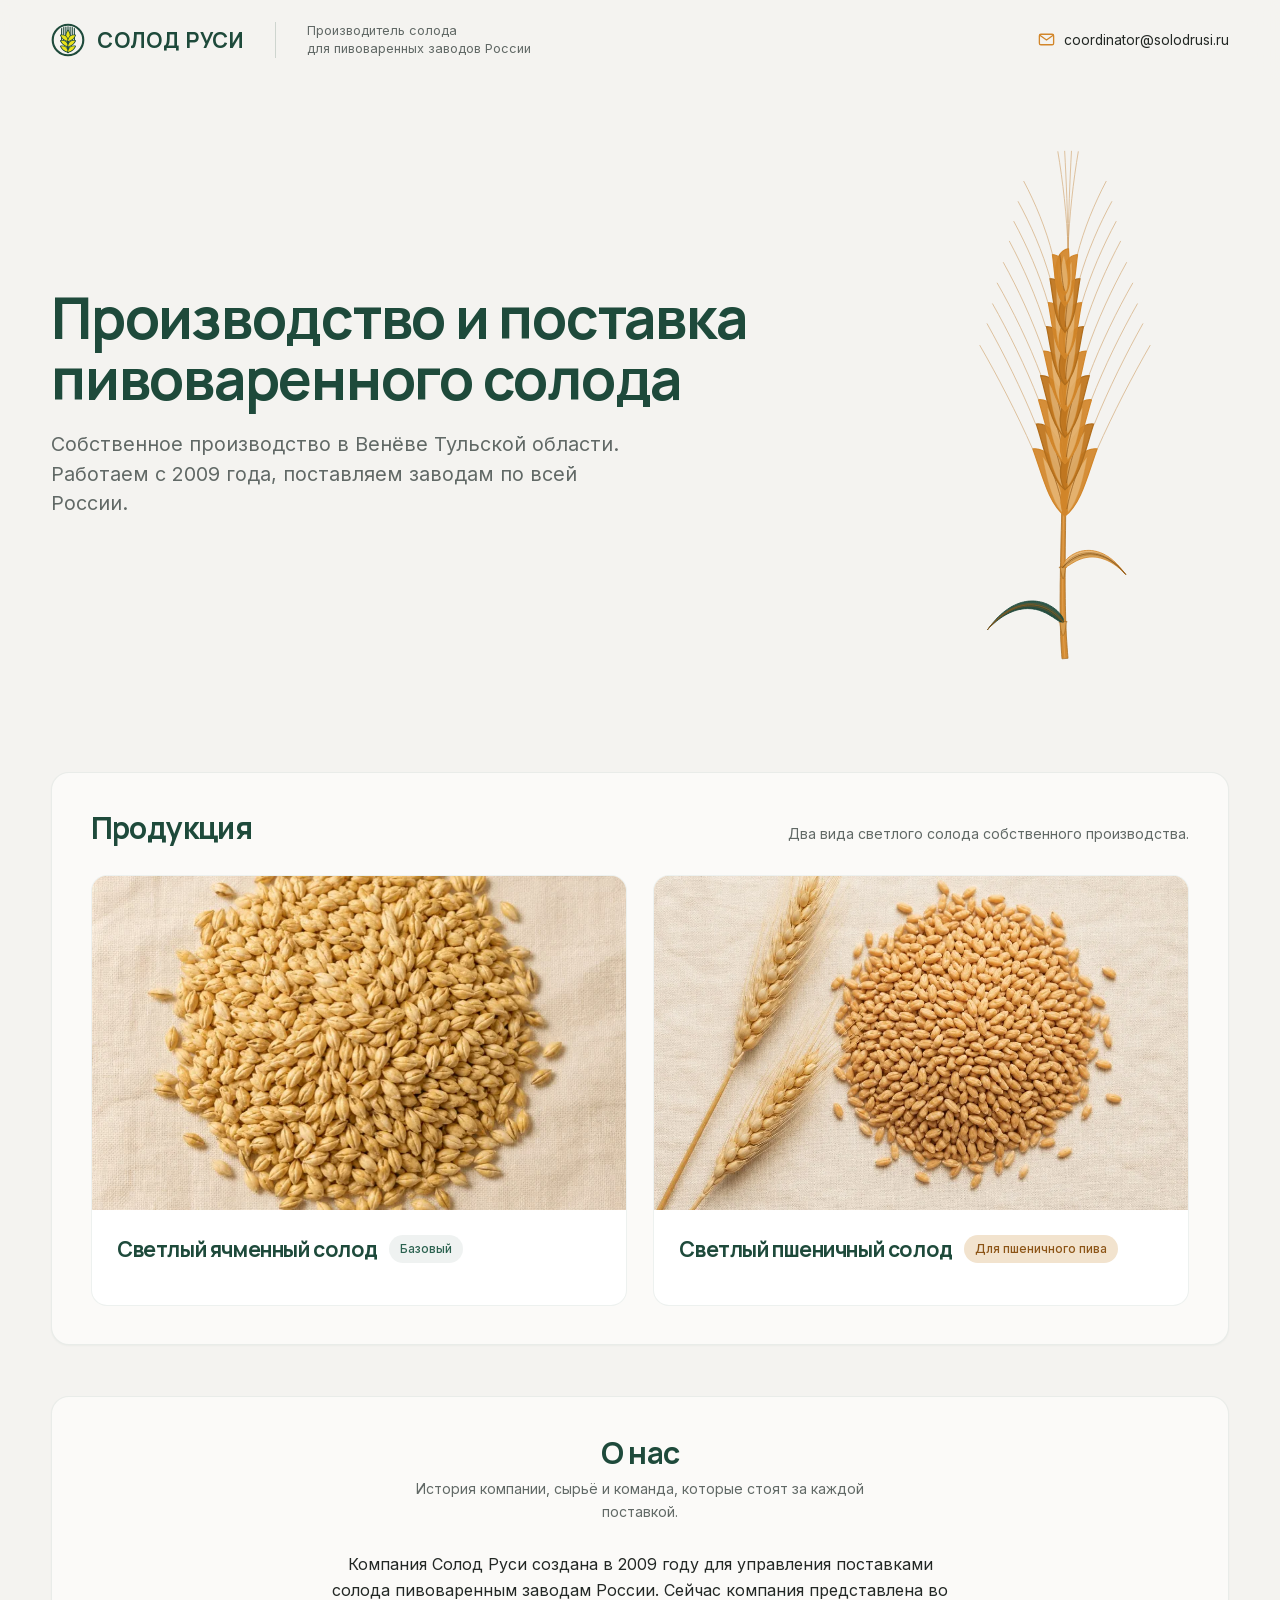
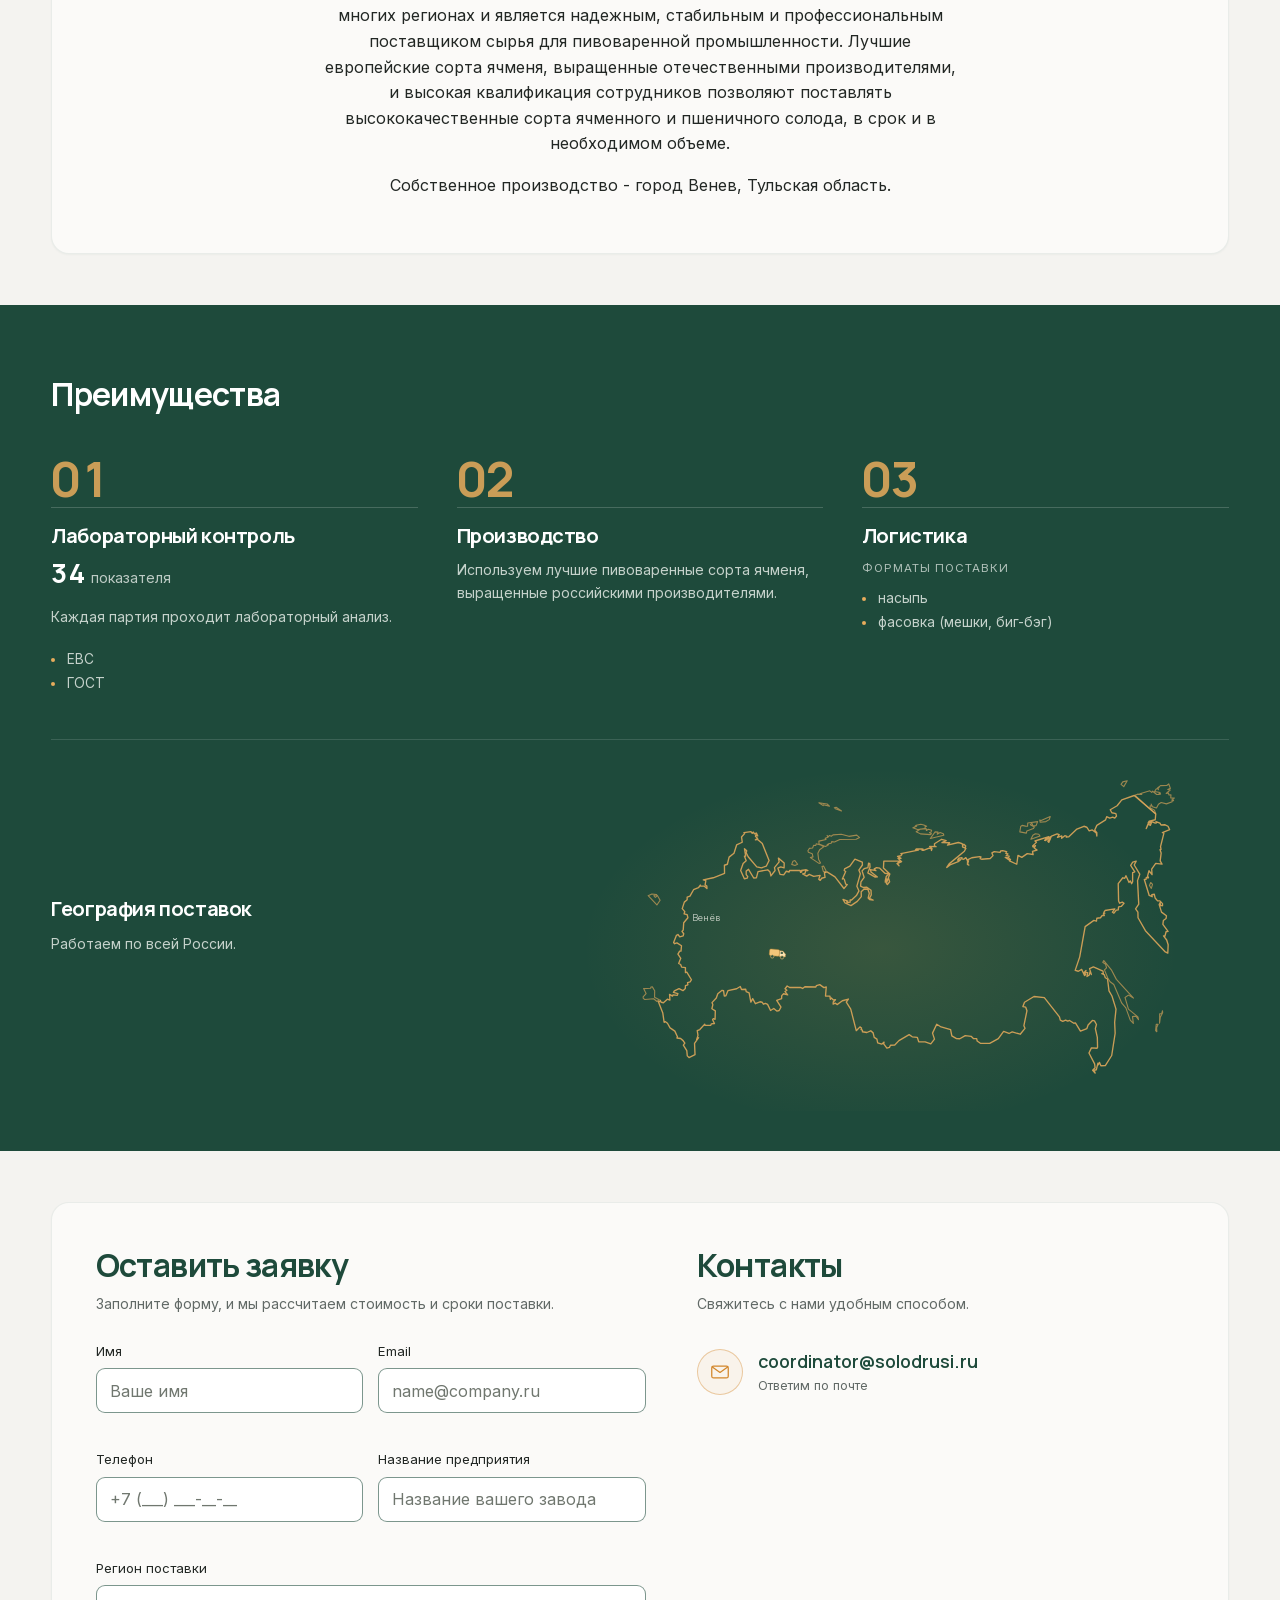
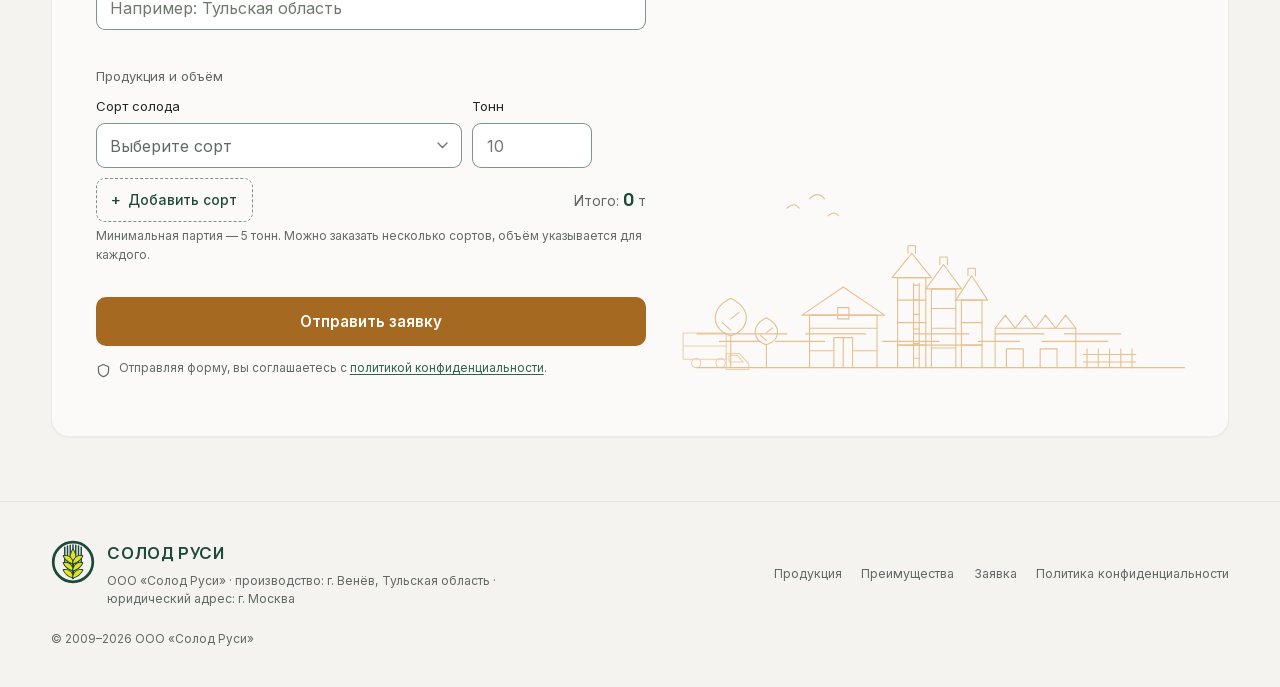
==== commit d92b796e: "Маршрут грузовика — дуга от Венёва до условного Анадыря Заменил маршрут, следовавший вдоль реальной " ====
--- a/index.html
+++ b/index.html
@@ -22,7 +22,7 @@
 <meta name="twitter:card" content="summary_large_image">
 <link rel="preload" href="assets/fonts/manrope.woff2" as="font" type="font/woff2" crossorigin>
 <link rel="preload" href="assets/fonts/inter.woff2" as="font" type="font/woff2" crossorigin>
-<link rel="stylesheet" href="css/style.css?v=202609101452">
+<link rel="stylesheet" href="css/style.css?v=202609101524">
 <script>document.documentElement.classList.add('js');</script>
 </head>
 <body>
@@ -236,42 +236,16 @@
       </div>
       <div class="geo__map" style="--i:1">
         <svg class="art art--map" viewBox="0 0 520 250" xmlns:xlink="http://www.w3.org/1999/xlink" aria-hidden="true">
-          <path id="truckPath" d="M95.1 138.0 Q106.1 137.3 117.2 136.5Q123.5 141.8 129.9 147.1Q138.4 154.8 146.9 162.6Q156.2 158.8 165.5 155.1Q173.0 156.6 180.6 158.0Q190.6 168.0 200.7 178.0Q215.8 180.5 230.9 182.9Q236.0 182.4 241.2 181.9Q252.0 180.4 262.8 178.8Q281.9 190.4 300.9 201.9Q306.7 202.8 312.5 203.7Q322.3 201.4 332.2 199.2Q345.9 186.3 363.0 178.3Q389.7 171.3 382.1 197.9Q397.9 178.7 411.7 199.4Q433.6 205.8 413.7 217.0 Q433.1 226.3 412.6 232.9 Q415.3 234.4 414.1 237.2" fill="none" stroke="none"/>
+          <path id="truckPath" d="M95.1 138.0 C112.6 139.2 162.5 153.0 200.0 145.0 C237.5 137.0 279.2 107.2 320.0 90.0 C360.8 72.8 424.2 50.0 445.0 42.0" fill="none" stroke="none"/>
           <path class="d map map--main" d="M411.5 244.0 409.5 241.7 411.5 239.7 411.1 236.5 406.5 227.7 408.5 223.5 413.1 223.8 413.5 222.9 413.3 214.9 411.7 207.9 412.6 204.5 411.0 201.6 409.3 201.2 405.8 204.9 404.8 207.8 399.6 209.8 395.5 203.2 394.2 203.5 390.7 201.2 389.3 201.8 387.5 200.9 385.2 201.9 383.2 200.9 382.5 198.3 370.2 182.6 361.8 181.7 354.1 186.4 352.8 189.9 355.0 190.3 356.1 193.3 353.6 205.5 354.5 207.6 350.6 212.4 344.1 210.5 341.5 211.8 337.1 210.1 332.8 216.0 325.8 219.8 318.2 219.8 315.6 217.9 315.2 216.0 312.7 216.0 310.7 214.1 305.9 213.5 301.5 216.1 298.8 216.0 295.0 213.8 294.0 208.7 286.3 206.5 282.7 204.3 279.3 211.5 280.9 216.4 277.9 220.2 273.3 218.6 268.1 218.5 266.9 214.9 262.8 214.5 260.3 212.7 252.0 217.6 248.4 221.3 245.1 221.4 244.3 223.1 242.2 223.7 239.6 220.3 239.9 218.8 238.0 220.5 234.7 219.4 234.1 216.4 231.9 215.0 231.0 211.3 229.1 209.6 225.9 211.0 222.3 210.4 222.3 209.0 221.2 208.7 221.6 207.3 220.3 206.4 217.3 209.5 212.8 192.0 209.2 186.3 210.9 183.8 206.0 185.2 201.7 188.3 200.2 187.1 198.5 187.9 198.6 186.2 200.4 184.3 198.7 184.5 197.0 182.9 196.2 184.0 195.9 181.4 192.3 181.3 192.9 174.0 191.0 174.5 187.6 172.1 184.9 172.9 184.4 174.0 175.5 173.8 173.7 175.2 171.8 174.3 163.1 174.4 161.1 173.2 159.4 175.4 160.9 176.6 159.4 177.7 161.5 180.4 158.2 179.5 156.7 181.0 156.6 183.4 152.6 184.8 156.1 190.3 154.6 193.1 152.7 193.6 150.2 191.5 147.6 193.1 145.2 188.1 143.5 187.3 141.8 188.0 140.8 186.4 139.0 186.0 135.3 187.6 133.1 183.5 131.6 186.3 130.2 178.8 127.8 177.7 127.4 175.8 124.0 176.0 123.0 173.6 120.0 175.4 113.0 176.9 111.3 181.2 110.0 181.3 109.4 176.9 108.2 176.7 104.7 179.5 103.5 183.0 100.0 186.7 100.7 188.4 99.9 191.7 102.7 193.4 102.5 200.3 101.1 199.7 100.5 200.6 102.0 203.7 99.4 204.0 99.0 205.2 94.3 205.1 94.1 204.2 90.1 208.6 88.0 209.5 88.6 213.3 87.5 216.8 89.1 215.2 85.8 219.9 86.2 229.0 81.3 231.4 79.9 230.0 79.5 225.7 76.7 221.3 77.9 219.7 76.5 217.6 74.5 215.9 71.5 215.5 71.9 214.4 69.8 209.9 65.9 207.2 63.8 203.5 62.2 202.2 61.1 202.7 60.0 195.2 56.4 186.0 57.9 185.8 57.9 184.8 58.7 186.4 60.5 186.8 63.7 183.9 65.8 184.6 65.5 180.0 67.9 181.4 68.3 180.4 71.8 180.8 72.3 179.4 68.6 178.4 69.4 177.1 73.2 175.4 76.4 177.0 78.3 175.2 78.4 172.8 80.4 172.2 80.1 170.5 82.2 169.9 83.3 168.1 79.5 161.9 78.4 162.2 78.4 158.3 75.3 157.8 74.5 155.7 72.9 154.9 74.6 150.7 72.3 147.3 73.7 144.8 74.8 144.8 75.2 140.5 71.5 138.1 69.6 138.8 68.8 137.8 71.1 132.0 72.3 131.3 73.8 133.3 76.6 132.5 77.0 130.7 75.6 128.8 76.6 127.7 77.0 121.8 80.4 117.7 79.8 115.2 77.3 114.5 77.9 112.7 75.8 110.3 77.5 105.0 79.8 103.1 79.8 100.9 82.1 100.1 85.0 94.9 89.0 93.3 90.5 91.1 90.7 92.0 93.8 92.0 95.9 94.0 95.8 92.0 94.4 90.9 95.0 87.5 92.9 86.9 101.0 85.2 110.2 81.6 110.1 75.0 112.5 74.2 113.9 68.4 117.9 65.3 120.0 58.5 124.6 56.3 124.0 52.0 126.5 49.3 126.0 48.5 131.7 47.7 132.7 49.1 133.5 48.0 134.5 49.4 136.1 48.8 137.2 51.2 135.6 50.3 135.3 51.5 137.1 53.2 135.3 54.4 137.1 54.0 140.9 57.4 146.4 71.1 144.1 75.8 140.2 77.1 136.4 76.3 129.4 68.1 127.8 64.8 128.2 63.3 126.4 61.5 127.4 67.5 126.4 67.6 127.8 71.3 125.3 73.6 123.3 79.3 126.3 86.0 128.6 85.5 129.1 84.2 127.8 82.6 127.8 79.8 129.7 78.3 133.9 85.4 136.1 85.3 137.4 80.2 145.3 78.7 147.2 80.5 147.9 83.7 151.3 79.3 150.8 76.9 154.6 72.3 154.0 69.2 158.7 73.1 158.6 77.2 155.9 76.4 153.6 77.4 155.3 82.4 158.3 82.8 160.4 79.9 162.7 80.5 163.1 79.3 171.6 79.3 172.0 80.7 173.1 80.3 172.6 79.3 176.6 78.7 178.0 79.3 176.4 79.1 175.5 81.7 173.7 82.0 177.0 83.8 179.1 82.4 182.7 84.0 187.9 83.3 186.8 86.3 188.0 87.3 189.1 85.6 191.9 84.9 191.4 81.1 193.5 80.4 200.0 84.4 207.3 93.9 210.0 90.8 208.7 90.4 207.6 86.5 206.6 85.5 206.0 86.2 208.7 80.1 207.5 79.3 207.8 77.9 212.1 75.8 216.2 70.0 222.2 72.4 222.3 74.8 219.4 78.9 220.6 82.0 217.8 92.0 219.5 95.9 217.4 99.7 213.5 103.3 212.3 103.3 212.3 105.0 210.2 105.4 209.5 104.8 210.4 104.1 206.5 102.8 208.2 105.7 213.0 107.8 218.1 104.4 221.4 100.5 221.3 96.6 223.5 94.5 226.7 94.5 227.9 97.7 227.0 101.6 228.2 103.0 231.0 103.4 228.0 101.9 229.5 99.2 229.3 95.4 225.9 92.9 223.0 93.1 220.8 92.0 221.1 88.6 223.7 84.8 222.0 79.6 223.7 77.8 226.8 76.9 227.3 73.3 228.3 73.7 228.5 76.4 226.7 81.2 232.7 84.6 234.5 84.5 229.3 80.5 228.8 78.5 233.3 79.4 231.9 78.0 233.8 77.0 236.4 77.4 240.6 81.5 243.7 81.9 241.7 84.1 240.9 87.6 240.9 88.8 242.1 86.2 243.0 86.3 241.8 89.9 242.6 90.7 244.4 88.4 243.4 85.2 244.6 82.2 239.4 77.3 239.7 71.7 252.8 71.6 250.4 73.7 252.1 75.5 250.7 73.6 254.2 72.1 251.2 69.4 253.7 69.4 250.9 67.8 253.5 67.3 254.4 66.3 253.6 65.5 267.7 62.7 265.4 62.6 266.1 61.8 270.6 61.7 271.6 61.9 270.8 62.8 272.4 62.8 276.6 61.1 278.8 61.9 278.4 63.0 278.9 61.4 277.0 59.8 282.2 59.9 280.9 59.4 280.9 57.5 286.7 53.9 290.4 55.0 287.0 56.6 293.2 56.7 291.5 58.7 300.3 56.5 303.4 57.5 303.8 59.0 304.8 57.9 306.3 59.4 305.8 60.9 303.6 60.0 306.4 61.3 305.2 63.6 292.8 73.9 290.9 76.8 293.5 74.7 300.2 72.1 302.1 70.5 299.7 70.8 300.7 69.3 303.3 68.8 303.1 69.8 304.7 70.1 306.4 68.8 307.8 71.4 307.7 74.4 308.8 74.9 307.8 74.2 308.6 71.3 307.7 70.6 311.2 68.9 317.6 68.0 318.7 68.3 318.0 69.7 319.2 70.1 326.2 69.5 328.5 67.2 327.6 65.0 329.5 63.9 334.2 64.6 334.8 63.3 336.3 63.1 339.6 63.9 338.9 65.3 340.6 65.8 339.2 67.2 341.6 67.6 341.0 69.1 338.4 68.7 341.6 70.7 341.9 69.7 342.7 70.4 341.9 71.5 347.8 74.2 348.8 67.0 351.9 68.6 356.3 65.6 361.1 66.3 360.6 63.8 364.3 62.6 362.0 61.0 363.0 59.1 361.2 60.2 360.7 59.4 363.8 56.4 362.6 55.3 373.9 51.8 371.3 53.7 370.5 54.8 371.2 54.9 375.3 51.9 374.9 54.2 373.5 53.3 374.2 54.6 373.0 55.4 373.8 56.4 376.0 51.3 380.6 49.5 382.3 50.1 380.9 52.3 384.4 51.1 384.3 53.1 386.9 51.0 388.6 51.6 388.1 52.2 389.9 52.0 396.7 45.6 402.4 43.3 404.7 44.1 406.7 47.1 409.2 46.3 412.5 48.8 412.9 51.2 412.9 48.5 411.2 46.4 412.9 42.6 420.0 38.1 420.9 35.5 423.4 36.7 425.8 35.9 427.5 36.7 428.9 35.0 428.4 33.0 425.1 32.3 423.8 29.9 429.4 26.6 433.2 21.9 443.3 18.3 460.8 33.3 460.4 38.0 455.5 39.2 454.7 40.4 456.1 39.2 457.1 40.1 454.6 41.2 453.1 45.2 454.8 41.5 456.4 42.6 457.7 39.5 460.4 40.8 461.4 40.5 461.0 39.5 464.2 40.7 465.1 42.3 468.4 42.1 470.8 43.3 472.1 46.1 466.2 48.4 467.4 49.1 464.7 59.8 465.1 62.1 464.3 62.4 465.2 65.1 464.4 71.5 465.9 74.1 460.8 73.5 457.5 78.2 457.8 82.6 455.3 79.5 454.2 83.7 454.9 85.2 453.1 85.0 452.9 86.5 451.5 86.6 455.5 99.6 457.9 100.6 457.6 98.9 459.6 98.6 460.3 101.6 462.3 104.0 464.2 104.0 466.3 106.2 466.3 107.9 464.6 107.6 464.4 105.3 463.6 107.0 465.5 113.1 469.5 116.1 469.2 118.3 467.0 119.9 466.6 123.1 470.8 128.8 469.2 129.1 468.3 132.5 467.1 132.4 469.7 135.8 470.9 139.6 470.6 146.5 468.2 145.2 452.4 128.2 446.4 117.7 446.3 113.1 444.4 110.5 447.0 106.7 446.0 87.5 447.8 82.3 443.3 74.8 444.9 71.7 442.1 72.5 440.4 75.1 443.8 80.3 442.0 81.0 442.0 88.4 441.2 90.0 440.1 87.7 439.1 89.0 436.6 83.5 435.6 85.6 434.0 85.2 430.3 90.0 430.6 104.1 431.4 105.9 433.6 105.0 435.0 106.0 432.7 108.5 430.6 108.9 430.3 111.3 428.7 111.5 426.8 114.0 425.6 113.2 427.5 110.5 419.6 111.8 418.6 113.4 419.4 114.0 418.3 114.3 419.0 115.9 417.3 115.8 415.9 117.7 412.9 118.1 412.6 120.4 410.5 119.8 403.4 124.9 399.0 149.5 395.3 160.5 397.9 161.2 400.6 159.7 402.9 164.7 403.8 164.0 402.8 161.9 404.1 160.6 403.6 162.1 405.5 162.3 404.9 165.5 406.8 164.2 407.5 161.3 408.5 163.9 407.0 159.1 410.1 157.7 417.9 161.1 418.2 163.0 416.9 163.1 418.9 164.0 419.8 166.5 421.6 167.5 422.8 177.2 425.2 181.3 428.5 192.0 427.4 202.7 427.8 211.6 425.0 229.7 419.8 237.9 416.2 238.0 415.1 235.3 414.0 237.3 413.8 235.9 412.5 241.3 410.7 241.8Z"/>
           <path class="d map map--isl" d="M418.6 152.6 424.7 160.0 428.8 167.8 442.7 183.0 438.6 180.6 435.8 182.5 438.6 192.0 446.3 198.3 446.8 200.6 444.7 197.7 441.9 198.1 442.6 203.6 440.1 200.9 436.5 191.0 433.2 187.2 426.7 172.0 423.7 169.7 421.8 166.7 419.1 160.1 420.8 158.4 420.0 155.5 417.7 153.9ZM443.8 18.1 446.0 17.2 449.4 17.5 449.4 16.7 447.9 16.8 456.0 14.5 457.5 15.8 458.3 14.8 461.6 17.5 463.7 17.5 463.5 16.4 464.7 17.2 464.2 15.9 459.9 15.1 461.0 13.2 462.1 12.5 463.0 13.5 462.4 12.8 463.6 11.6 462.3 12.2 464.7 10.3 469.7 10.2 471.4 8.9 472.7 12.5 470.6 13.4 472.6 13.8 469.3 16.6 471.2 16.3 471.5 17.9 473.2 17.7 473.0 20.3 476.0 20.4 474.7 21.0 475.3 22.6 474.0 21.8 474.2 23.3 469.5 25.1 465.2 24.0 463.0 25.4 461.4 28.5 458.1 27.5 457.1 25.3 457.5 26.8 456.2 26.6 456.2 28.3 459.8 30.3 460.8 33.3ZM217.2 53.9 203.9 54.1 199.6 56.1 197.3 55.8 196.9 57.1 194.9 57.4 194.5 58.5 193.7 57.9 193.8 58.9 192.2 59.8 187.0 57.7 186.9 55.4 192.7 54.0 192.0 53.0 194.3 52.2 193.6 50.9 194.7 51.7 195.6 50.8 197.0 51.4 198.4 50.3 205.1 49.8 211.3 51.5 217.7 50.5 220.0 52.5ZM188.9 58.7 190.8 60.1 187.5 62.4 186.1 65.3 186.7 70.3 188.3 73.2 187.0 73.5 180.0 68.8 182.1 68.2 181.5 65.6 178.4 64.5 178.0 63.3 179.1 61.3 181.8 61.0 182.6 58.8 184.4 58.9 184.7 57.6ZM50.4 174.0 51.5 173.9 53.4 177.1 53.3 182.4 57.1 184.4 55.3 185.8 52.5 183.6 45.4 184.2 44.1 183.2 44.0 182.0 46.4 179.3 44.4 175.3 50.1 175.0ZM354.9 43.2 356.6 43.3 356.7 40.6 364.8 39.5 363.5 42.8 360.9 43.0 360.2 41.0 358.8 42.0 362.1 43.9 361.3 45.2 356.0 47.1 355.6 48.9 350.3 47.9 351.0 43.5 352.1 42.6ZM55.0 98.9 52.8 99.5 53.2 100.5 54.0 101.1 55.6 99.6 57.8 103.5 55.2 107.3 48.1 99.8 51.1 98.4ZM274.3 45.3 274.3 46.8 275.9 45.7 278.6 46.5 278.0 48.2 276.8 48.4 278.4 49.4 277.6 50.1 269.5 49.5 266.0 47.8 269.5 45.6ZM283.8 48.1 283.1 49.8 285.5 48.4 288.1 49.4 288.5 50.6 277.5 53.3 281.4 47.9ZM272.2 42.3 274.5 43.3 273.2 43.8 273.4 45.1 267.1 45.9 263.3 44.6 266.4 43.2 265.2 43.2 266.1 42.5 269.8 41.7ZM466.4 194.9 464.5 198.7 463.9 203.5 464.0 195.8 465.6 195.6 466.3 193.3ZM367.6 38.7 375.0 35.4 374.2 37.9 371.5 39.5 366.9 40.1 366.5 38.3ZM362.9 49.4 365.7 49.8 366.7 51.2 359.3 53.9 360.9 50.6ZM193.6 25.2 195.5 27.0 190.4 25.8 190.4 26.5 186.9 24.2ZM434.0 7.2 437.6 6.3 434.8 11.1 432.6 9.2ZM200.9 27.9 205.3 30.9 200.3 29.0 199.5 28.2ZM169.6 74.2 167.4 75.2 164.8 74.3 165.8 71.8 167.4 71.2ZM192.7 79.5 192.3 80.6 190.5 80.0 189.4 76.0 190.7 75.7ZM461.2 204.3 462.7 204.4 461.5 207.2 461.7 210.4 460.7 209.4ZM457.2 93.8 455.7 91.5 456.7 89.0 458.2 90.5Z"/>
-          <path class="ln" style="--k:ln0" d="M95.1 138.0 Q106.1 137.3 117.2 136.5"/>
-          <path class="ln" style="--k:ln1" d="M117.2 136.5 Q123.5 141.8 129.9 147.1"/>
-          <path class="ln" style="--k:ln2" d="M129.9 147.1 Q138.4 154.8 146.9 162.6"/>
-          <path class="ln" style="--k:ln3" d="M146.9 162.6 Q156.2 158.8 165.5 155.1"/>
-          <path class="ln" style="--k:ln4" d="M165.5 155.1 Q173.0 156.6 180.6 158.0"/>
-          <path class="ln" style="--k:ln5" d="M180.6 158.0 Q190.6 168.0 200.7 178.0"/>
-          <path class="ln" style="--k:ln6" d="M200.7 178.0 Q215.8 180.5 230.9 182.9"/>
-          <path class="ln" style="--k:ln7" d="M230.9 182.9 Q236.0 182.4 241.2 181.9"/>
-          <path class="ln" style="--k:ln8" d="M241.2 181.9 Q252.0 180.4 262.8 178.8"/>
-          <path class="ln" style="--k:ln9" d="M262.8 178.8 Q281.9 190.4 300.9 201.9"/>
-          <path class="ln" style="--k:ln10" d="M300.9 201.9 Q306.7 202.8 312.5 203.7"/>
-          <path class="ln" style="--k:ln11" d="M312.5 203.7 Q322.3 201.4 332.2 199.2"/>
-          <path class="ln" style="--k:ln12" d="M332.2 199.2 Q345.9 186.3 363.0 178.3"/>
-          <path class="ln" style="--k:ln13" d="M363.0 178.3 Q389.7 171.3 382.1 197.9"/>
-          <path class="ln" style="--k:ln14" d="M382.1 197.9 Q397.9 178.7 411.7 199.4"/>
-          <path class="ln" style="--k:ln15" d="M411.7 199.4 Q433.6 205.8 413.7 217.0 Q433.1 226.3 412.6 232.9 Q415.3 234.4 414.1 237.2"/>
+          <path class="ln" style="--k:ln0" d="M95.1 138.0 C112.6 139.2 162.5 153.0 200.0 145.0"/>
+          <path class="ln" style="--k:ln1" d="M200.0 145.0 C237.5 137.0 279.2 107.2 320.0 90.0"/>
+          <path class="ln" style="--k:ln2" d="M320.0 90.0 C360.8 72.8 424.2 50.0 445.0 42.0"/>
           <circle class="ct ct--home" style="--k:ct0" cx="95.1" cy="138.0" r="3.2"/>
-          <circle class="ct" style="--k:ct1" cx="117.2" cy="136.5" r="2.3"/>
-          <circle class="ct" style="--k:ct2" cx="129.9" cy="147.1" r="2.3"/>
-          <circle class="ct" style="--k:ct3" cx="146.9" cy="162.6" r="2.3"/>
-          <circle class="ct" style="--k:ct4" cx="165.5" cy="155.1" r="2.3"/>
-          <circle class="ct" style="--k:ct5" cx="180.6" cy="158.0" r="2.3"/>
-          <circle class="ct" style="--k:ct6" cx="200.7" cy="178.0" r="2.3"/>
-          <circle class="ct" style="--k:ct7" cx="230.9" cy="182.9" r="2.3"/>
-          <circle class="ct" style="--k:ct8" cx="241.2" cy="181.9" r="2.3"/>
-          <circle class="ct" style="--k:ct9" cx="262.8" cy="178.8" r="2.3"/>
-          <circle class="ct" style="--k:ct10" cx="300.9" cy="201.9" r="2.3"/>
-          <circle class="ct" style="--k:ct11" cx="312.5" cy="203.7" r="2.3"/>
-          <circle class="ct" style="--k:ct12" cx="332.2" cy="199.2" r="2.3"/>
-          <circle class="ct" style="--k:ct13" cx="363.0" cy="178.3" r="2.3"/>
-          <circle class="ct" style="--k:ct14" cx="382.1" cy="197.9" r="2.3"/>
-          <circle class="ct" style="--k:ct15" cx="411.7" cy="199.4" r="2.3"/>
-          <circle class="ct" style="--k:ct16" cx="414.1" cy="237.2" r="3.2"/>
+          <circle class="ct" style="--k:ct1" cx="200.0" cy="145.0" r="2.3"/>
+          <circle class="ct" style="--k:ct2" cx="320.0" cy="90.0" r="2.3"/>
+          <circle class="ct" style="--k:ct3" cx="445.0" cy="42.0" r="3.2"/>
           <text class="lb lb--always" x="95.1" y="120" text-anchor="middle">Венёв</text>
           <g class="truck">
                   <g transform="translate(-6.5,-4.5)">
@@ -282,7 +256,7 @@
                     <circle class="tk-wheel" cx="10.6" cy="7.6" r="1.35"/>
                   </g>
                   <animateMotion dur="15.83s" repeatCount="indefinite" rotate="auto" calcMode="linear"
-                    keyPoints="0;0.050591;0.088373;0.140916;0.186721;0.221838;0.2866;0.356476;0.380111;0.42995;0.531712;0.558523;0.604676;0.69005;0.77682;0.86143;1;1;1" keyTimes="0;0.04372;0.08049;0.12522;0.16641;0.20154;0.2531;0.30756;0.33637;0.37971;0.45186;0.48231;0.52363;0.58643;0.63672;0.68992;0.7536;0.91787;1">
+                    keyPoints="0;0.284246;0.639994;1;1;1" keyTimes="0;0.227397;0.511995;0.8;0.92;1">
                     <mpath href="#truckPath" xlink:href="#truckPath"/>
                   </animateMotion>
                   <animate attributeName="opacity" dur="15.83s" repeatCount="indefinite"
@@ -512,6 +486,6 @@
 "location":{"@type":"Place","name":"Производство","address":{"@type":"PostalAddress","addressLocality":"Венёв","addressRegion":"Тульская область","addressCountry":"RU"}},
 "contactPoint":[{"@type":"ContactPoint","email":"coordinator@solodrusi.ru","contactType":"sales","areaServed":"RU","availableLanguage":"Russian"}]}
 </script>
-<script src="js/main.js?v=202609101452" defer></script>
+<script src="js/main.js?v=202609101524" defer></script>
 </body>
 </html>
--- a/css/style.css
+++ b/css/style.css
@@ -86,13 +86,11 @@
 .map--isl{stroke-width:1.1;opacity:.62}
 
 
-/* Грузовик едет по выверенному маршруту Венёв → Владивосток через
-   Екатеринбург, Новосибирск, Иркутск и Хабаровск — те же расстояния и
-   пропорции, что уже были посчитаны и проверены на пересечение границы.
-   Без анимации (нет JS, или prefers-reduced-motion) дорога и города
-   остаются полностью нарисованными — эти правила не требуют .js,
-   опасности «недорисованного хвоста», как у общего контура карты, тут
-   нет: короткие сегменты, запас в дэше явно больше нужного. */
+/* Грузовик едет дугой от Венёва на условный северо-восток (Анадырь) —
+   стилизованный маршрут, не привязанный к конкретным городам по пути,
+   поэтому скорость вдоль пути равномерная (keyPoints = keyTimes).
+   Без анимации (нет JS, или prefers-reduced-motion) дорога и точки
+   остаются полностью нарисованными — эти правила не требуют .js. */
 .ln{fill:none;stroke:#EFB35C;stroke-width:1.5;stroke-linecap:round;vector-effect:non-scaling-stroke;opacity:.85}
 .ct{fill:#F3C87E;opacity:.9;transform-box:fill-box;transform-origin:center}
 .ct--home{fill:#FFF6E2}
@@ -436,39 +434,13 @@
   .ct{opacity:0}
   .ln,.ct{animation:var(--k) 15.83s linear infinite}
   .ct{animation-timing-function:cubic-bezier(.34,1.5,.64,1)}
-  @keyframes ln0{0%,0.0%{stroke-dashoffset:var(--len);opacity:.85}4.372%{stroke-dashoffset:0;opacity:.85}91.787%{stroke-dashoffset:0;opacity:.85}100%{stroke-dashoffset:0;opacity:0}}
-  @keyframes ln1{0%,4.372%{stroke-dashoffset:var(--len);opacity:.85}8.049%{stroke-dashoffset:0;opacity:.85}91.787%{stroke-dashoffset:0;opacity:.85}100%{stroke-dashoffset:0;opacity:0}}
-  @keyframes ln2{0%,8.049%{stroke-dashoffset:var(--len);opacity:.85}12.522%{stroke-dashoffset:0;opacity:.85}91.787%{stroke-dashoffset:0;opacity:.85}100%{stroke-dashoffset:0;opacity:0}}
-  @keyframes ln3{0%,12.522%{stroke-dashoffset:var(--len);opacity:.85}16.641%{stroke-dashoffset:0;opacity:.85}91.787%{stroke-dashoffset:0;opacity:.85}100%{stroke-dashoffset:0;opacity:0}}
-  @keyframes ln4{0%,16.641%{stroke-dashoffset:var(--len);opacity:.85}20.154%{stroke-dashoffset:0;opacity:.85}91.787%{stroke-dashoffset:0;opacity:.85}100%{stroke-dashoffset:0;opacity:0}}
-  @keyframes ln5{0%,20.154%{stroke-dashoffset:var(--len);opacity:.85}25.31%{stroke-dashoffset:0;opacity:.85}91.787%{stroke-dashoffset:0;opacity:.85}100%{stroke-dashoffset:0;opacity:0}}
-  @keyframes ln6{0%,25.31%{stroke-dashoffset:var(--len);opacity:.85}30.756%{stroke-dashoffset:0;opacity:.85}91.787%{stroke-dashoffset:0;opacity:.85}100%{stroke-dashoffset:0;opacity:0}}
-  @keyframes ln7{0%,30.756%{stroke-dashoffset:var(--len);opacity:.85}33.637%{stroke-dashoffset:0;opacity:.85}91.787%{stroke-dashoffset:0;opacity:.85}100%{stroke-dashoffset:0;opacity:0}}
-  @keyframes ln8{0%,33.637%{stroke-dashoffset:var(--len);opacity:.85}37.971%{stroke-dashoffset:0;opacity:.85}91.787%{stroke-dashoffset:0;opacity:.85}100%{stroke-dashoffset:0;opacity:0}}
-  @keyframes ln9{0%,37.971%{stroke-dashoffset:var(--len);opacity:.85}45.186%{stroke-dashoffset:0;opacity:.85}91.787%{stroke-dashoffset:0;opacity:.85}100%{stroke-dashoffset:0;opacity:0}}
-  @keyframes ln10{0%,45.186%{stroke-dashoffset:var(--len);opacity:.85}48.231%{stroke-dashoffset:0;opacity:.85}91.787%{stroke-dashoffset:0;opacity:.85}100%{stroke-dashoffset:0;opacity:0}}
-  @keyframes ln11{0%,48.231%{stroke-dashoffset:var(--len);opacity:.85}52.363%{stroke-dashoffset:0;opacity:.85}91.787%{stroke-dashoffset:0;opacity:.85}100%{stroke-dashoffset:0;opacity:0}}
-  @keyframes ln12{0%,52.363%{stroke-dashoffset:var(--len);opacity:.85}58.643%{stroke-dashoffset:0;opacity:.85}91.787%{stroke-dashoffset:0;opacity:.85}100%{stroke-dashoffset:0;opacity:0}}
-  @keyframes ln13{0%,58.643%{stroke-dashoffset:var(--len);opacity:.85}63.672%{stroke-dashoffset:0;opacity:.85}91.787%{stroke-dashoffset:0;opacity:.85}100%{stroke-dashoffset:0;opacity:0}}
-  @keyframes ln14{0%,63.672%{stroke-dashoffset:var(--len);opacity:.85}68.992%{stroke-dashoffset:0;opacity:.85}91.787%{stroke-dashoffset:0;opacity:.85}100%{stroke-dashoffset:0;opacity:0}}
-  @keyframes ln15{0%,68.992%{stroke-dashoffset:var(--len);opacity:.85}75.36%{stroke-dashoffset:0;opacity:.85}91.787%{stroke-dashoffset:0;opacity:.85}100%{stroke-dashoffset:0;opacity:0}}
-  @keyframes ct0{0%,0.0%{opacity:0;transform:scale(.3)}0.9%{opacity:1;transform:scale(1.6)}2.2%{opacity:.95;transform:scale(1)}91.787%{opacity:.95;transform:scale(1)}100%{opacity:0;transform:scale(1)}}
-  @keyframes ct1{0%,4.372%{opacity:0;transform:scale(.3)}5.272%{opacity:1;transform:scale(1.6)}6.572%{opacity:.95;transform:scale(1)}91.787%{opacity:.95;transform:scale(1)}100%{opacity:0;transform:scale(1)}}
-  @keyframes ct2{0%,8.049%{opacity:0;transform:scale(.3)}8.949%{opacity:1;transform:scale(1.6)}10.249%{opacity:.95;transform:scale(1)}91.787%{opacity:.95;transform:scale(1)}100%{opacity:0;transform:scale(1)}}
-  @keyframes ct3{0%,12.522%{opacity:0;transform:scale(.3)}13.422%{opacity:1;transform:scale(1.6)}14.722%{opacity:.95;transform:scale(1)}91.787%{opacity:.95;transform:scale(1)}100%{opacity:0;transform:scale(1)}}
-  @keyframes ct4{0%,16.641%{opacity:0;transform:scale(.3)}17.541%{opacity:1;transform:scale(1.6)}18.841%{opacity:.95;transform:scale(1)}91.787%{opacity:.95;transform:scale(1)}100%{opacity:0;transform:scale(1)}}
-  @keyframes ct5{0%,20.154%{opacity:0;transform:scale(.3)}21.054%{opacity:1;transform:scale(1.6)}22.354%{opacity:.95;transform:scale(1)}91.787%{opacity:.95;transform:scale(1)}100%{opacity:0;transform:scale(1)}}
-  @keyframes ct6{0%,25.31%{opacity:0;transform:scale(.3)}26.21%{opacity:1;transform:scale(1.6)}27.51%{opacity:.95;transform:scale(1)}91.787%{opacity:.95;transform:scale(1)}100%{opacity:0;transform:scale(1)}}
-  @keyframes ct7{0%,30.756%{opacity:0;transform:scale(.3)}31.656%{opacity:1;transform:scale(1.6)}32.956%{opacity:.95;transform:scale(1)}91.787%{opacity:.95;transform:scale(1)}100%{opacity:0;transform:scale(1)}}
-  @keyframes ct8{0%,33.637%{opacity:0;transform:scale(.3)}34.537%{opacity:1;transform:scale(1.6)}35.837%{opacity:.95;transform:scale(1)}91.787%{opacity:.95;transform:scale(1)}100%{opacity:0;transform:scale(1)}}
-  @keyframes ct9{0%,37.971%{opacity:0;transform:scale(.3)}38.871%{opacity:1;transform:scale(1.6)}40.171%{opacity:.95;transform:scale(1)}91.787%{opacity:.95;transform:scale(1)}100%{opacity:0;transform:scale(1)}}
-  @keyframes ct10{0%,45.186%{opacity:0;transform:scale(.3)}46.086%{opacity:1;transform:scale(1.6)}47.386%{opacity:.95;transform:scale(1)}91.787%{opacity:.95;transform:scale(1)}100%{opacity:0;transform:scale(1)}}
-  @keyframes ct11{0%,48.231%{opacity:0;transform:scale(.3)}49.131%{opacity:1;transform:scale(1.6)}50.431%{opacity:.95;transform:scale(1)}91.787%{opacity:.95;transform:scale(1)}100%{opacity:0;transform:scale(1)}}
-  @keyframes ct12{0%,52.363%{opacity:0;transform:scale(.3)}53.263%{opacity:1;transform:scale(1.6)}54.563%{opacity:.95;transform:scale(1)}91.787%{opacity:.95;transform:scale(1)}100%{opacity:0;transform:scale(1)}}
-  @keyframes ct13{0%,58.643%{opacity:0;transform:scale(.3)}59.543%{opacity:1;transform:scale(1.6)}60.843%{opacity:.95;transform:scale(1)}91.787%{opacity:.95;transform:scale(1)}100%{opacity:0;transform:scale(1)}}
-  @keyframes ct14{0%,63.672%{opacity:0;transform:scale(.3)}64.572%{opacity:1;transform:scale(1.6)}65.872%{opacity:.95;transform:scale(1)}91.787%{opacity:.95;transform:scale(1)}100%{opacity:0;transform:scale(1)}}
-  @keyframes ct15{0%,68.992%{opacity:0;transform:scale(.3)}69.892%{opacity:1;transform:scale(1.6)}71.192%{opacity:.95;transform:scale(1)}91.787%{opacity:.95;transform:scale(1)}100%{opacity:0;transform:scale(1)}}
-  @keyframes ct16{0%,75.36%{opacity:0;transform:scale(.3)}76.26%{opacity:1;transform:scale(1.6)}77.56%{opacity:.95;transform:scale(1)}91.787%{opacity:.95;transform:scale(1)}100%{opacity:0;transform:scale(1)}}
+  @keyframes ln0{0%,0%{stroke-dashoffset:var(--len);opacity:.85}22.7397%{stroke-dashoffset:0;opacity:.85}92%{stroke-dashoffset:0;opacity:.85}100%{stroke-dashoffset:0;opacity:0}}
+  @keyframes ln1{0%,22.7397%{stroke-dashoffset:var(--len);opacity:.85}51.1995%{stroke-dashoffset:0;opacity:.85}92%{stroke-dashoffset:0;opacity:.85}100%{stroke-dashoffset:0;opacity:0}}
+  @keyframes ln2{0%,51.1995%{stroke-dashoffset:var(--len);opacity:.85}80%{stroke-dashoffset:0;opacity:.85}92%{stroke-dashoffset:0;opacity:.85}100%{stroke-dashoffset:0;opacity:0}}
+  @keyframes ct0{0%,0%{opacity:0;transform:scale(.3)}1%{opacity:1;transform:scale(1.6)}2.3%{opacity:.95;transform:scale(1)}92%{opacity:.95;transform:scale(1)}100%{opacity:0;transform:scale(1)}}
+  @keyframes ct1{0%,22.7397%{opacity:0;transform:scale(.3)}23.7%{opacity:1;transform:scale(1.6)}25%{opacity:.95;transform:scale(1)}92%{opacity:.95;transform:scale(1)}100%{opacity:0;transform:scale(1)}}
+  @keyframes ct2{0%,51.1995%{opacity:0;transform:scale(.3)}52.2%{opacity:1;transform:scale(1.6)}53.5%{opacity:.95;transform:scale(1)}92%{opacity:.95;transform:scale(1)}100%{opacity:0;transform:scale(1)}}
+  @keyframes ct3{0%,80%{opacity:0;transform:scale(.3)}81%{opacity:1;transform:scale(1.6)}82.3%{opacity:.95;transform:scale(1)}92%{opacity:.95;transform:scale(1)}100%{opacity:0;transform:scale(1)}}
   @keyframes pop{to{opacity:.9;transform:scale(1)}}
   @keyframes popHome{to{opacity:1;transform:scale(1)}}
 
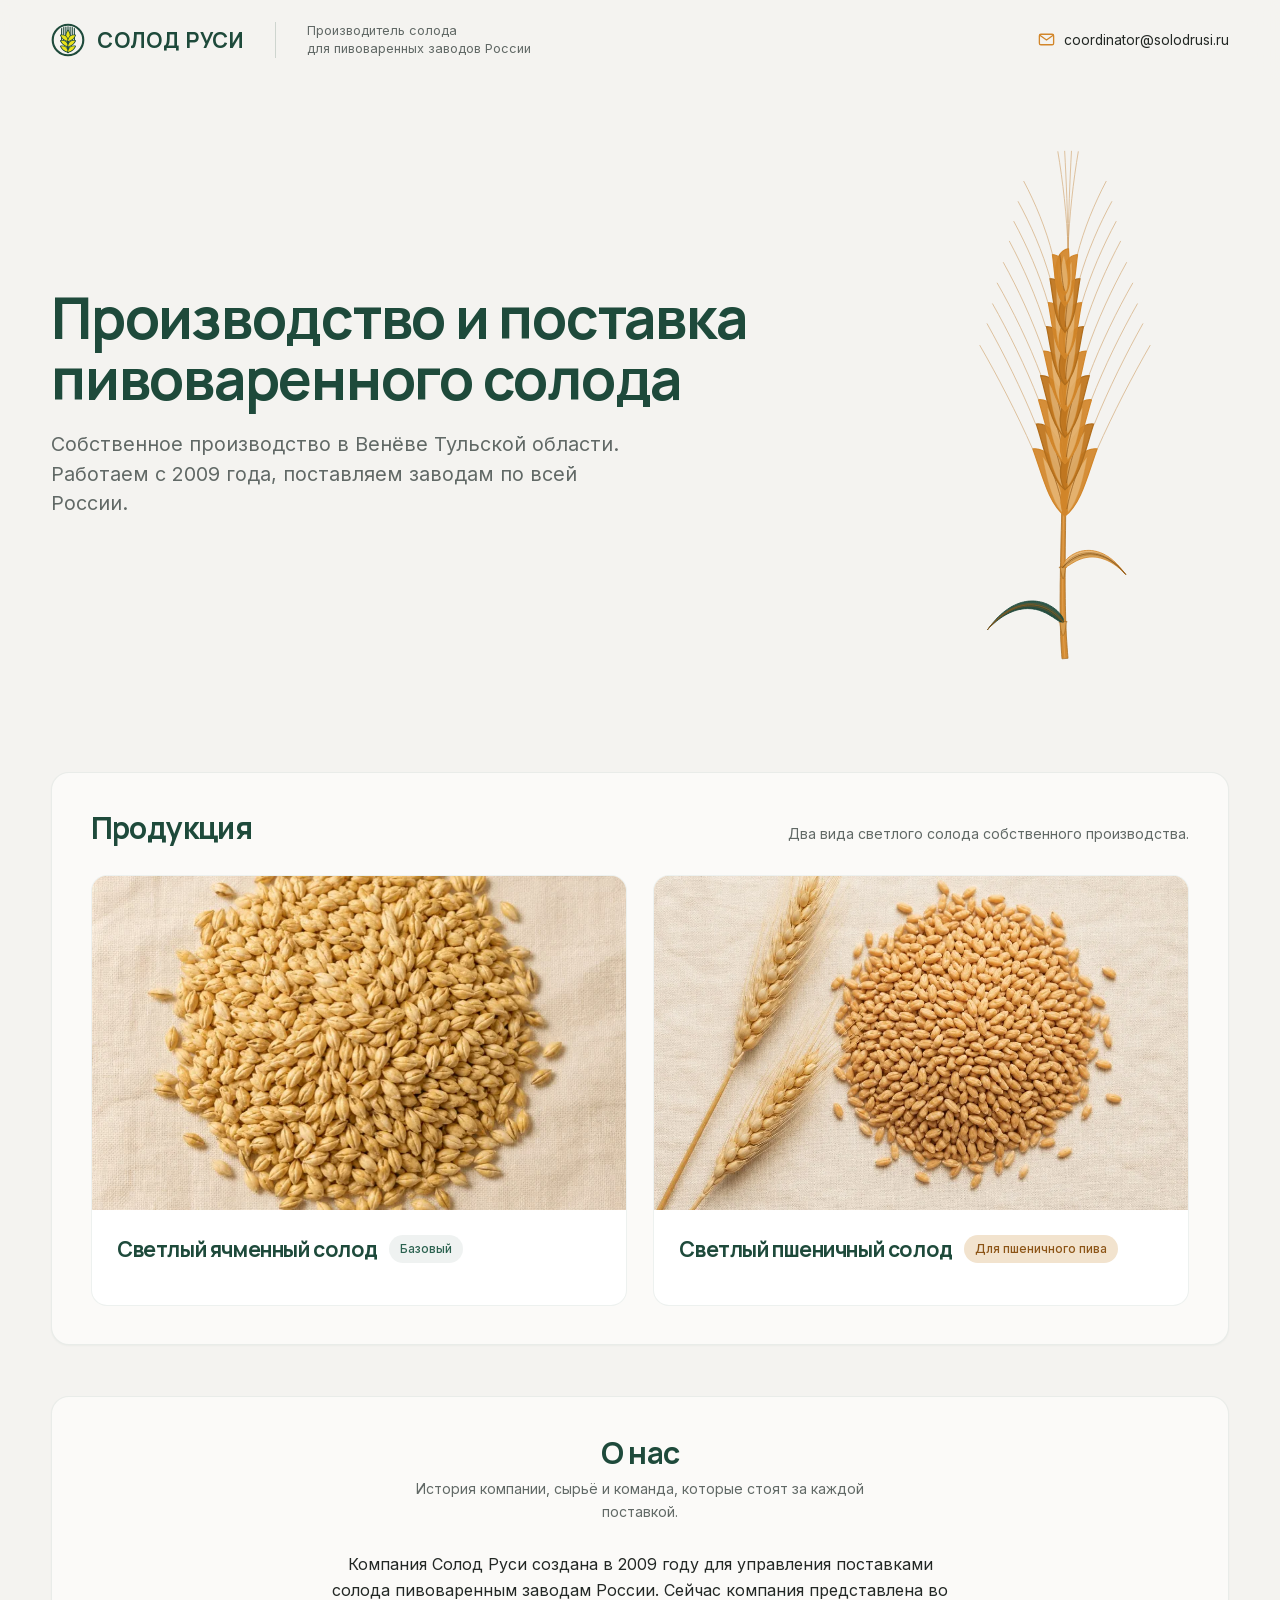
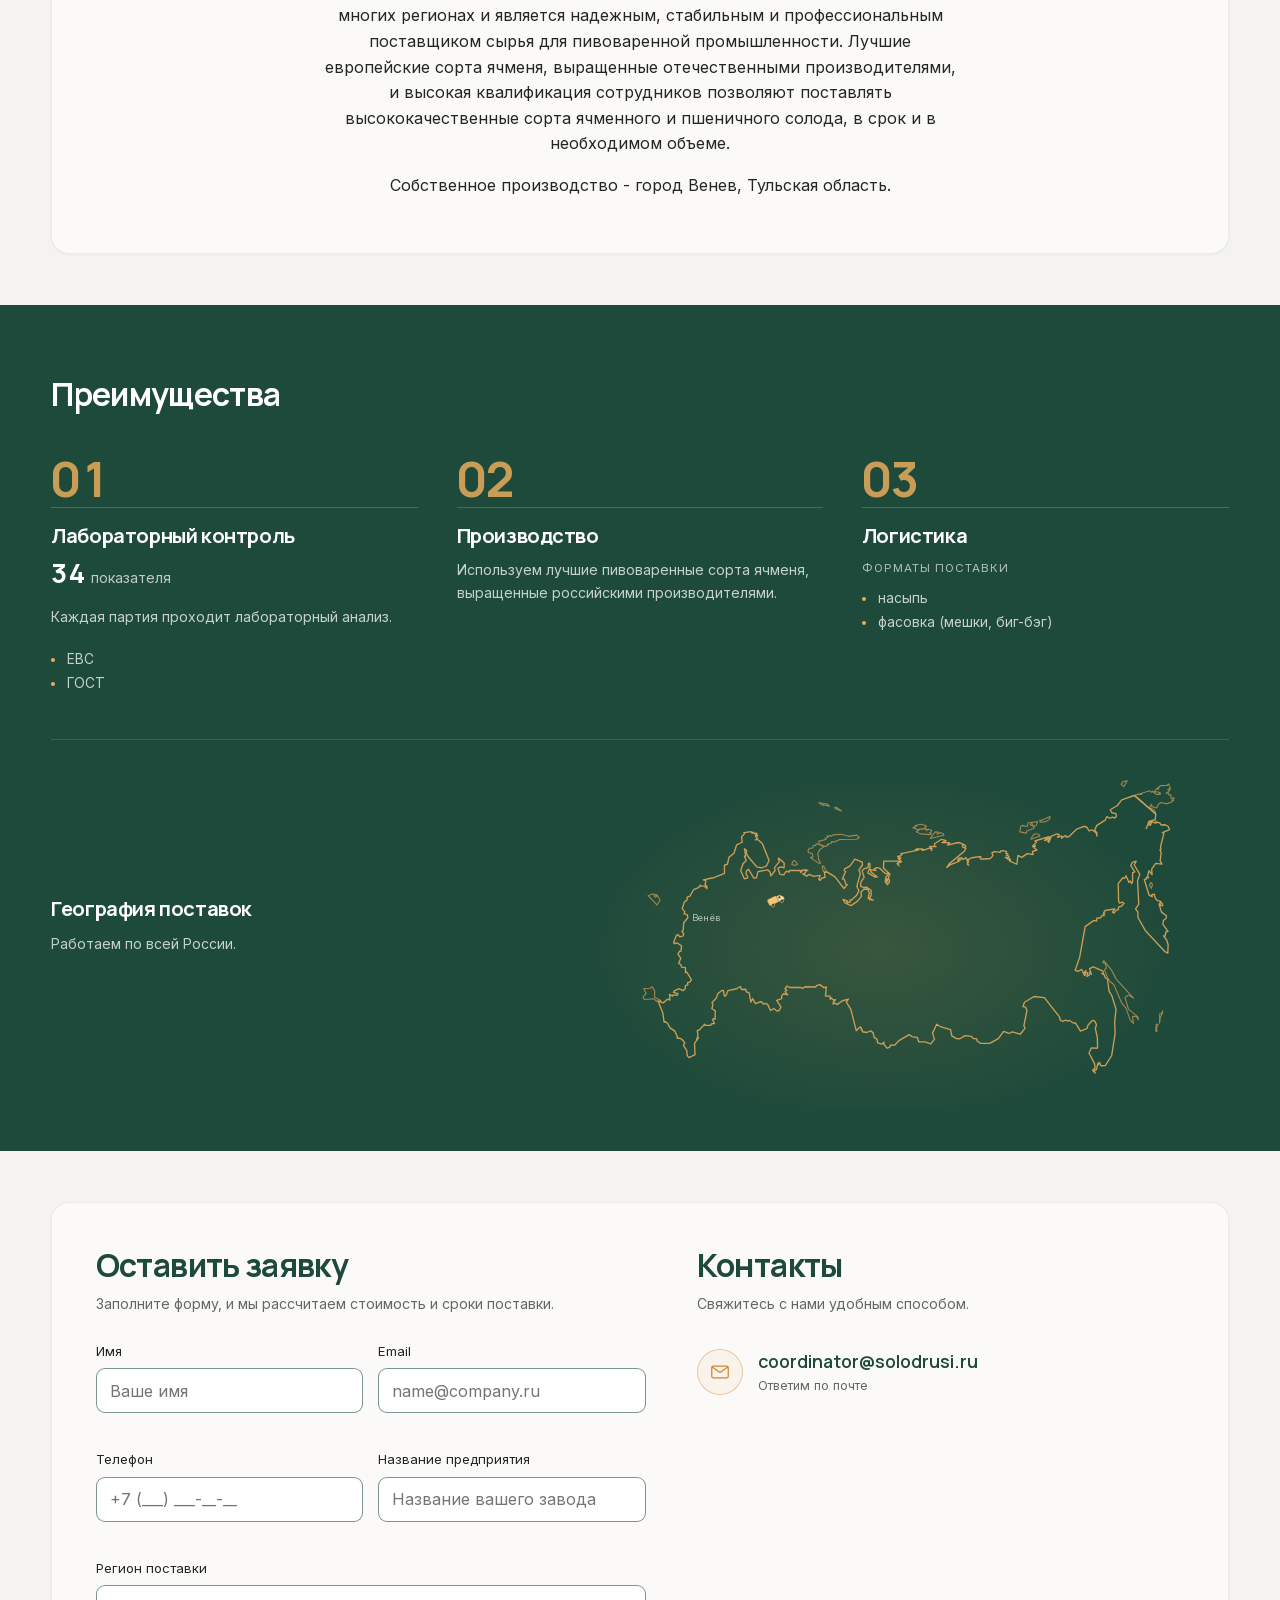
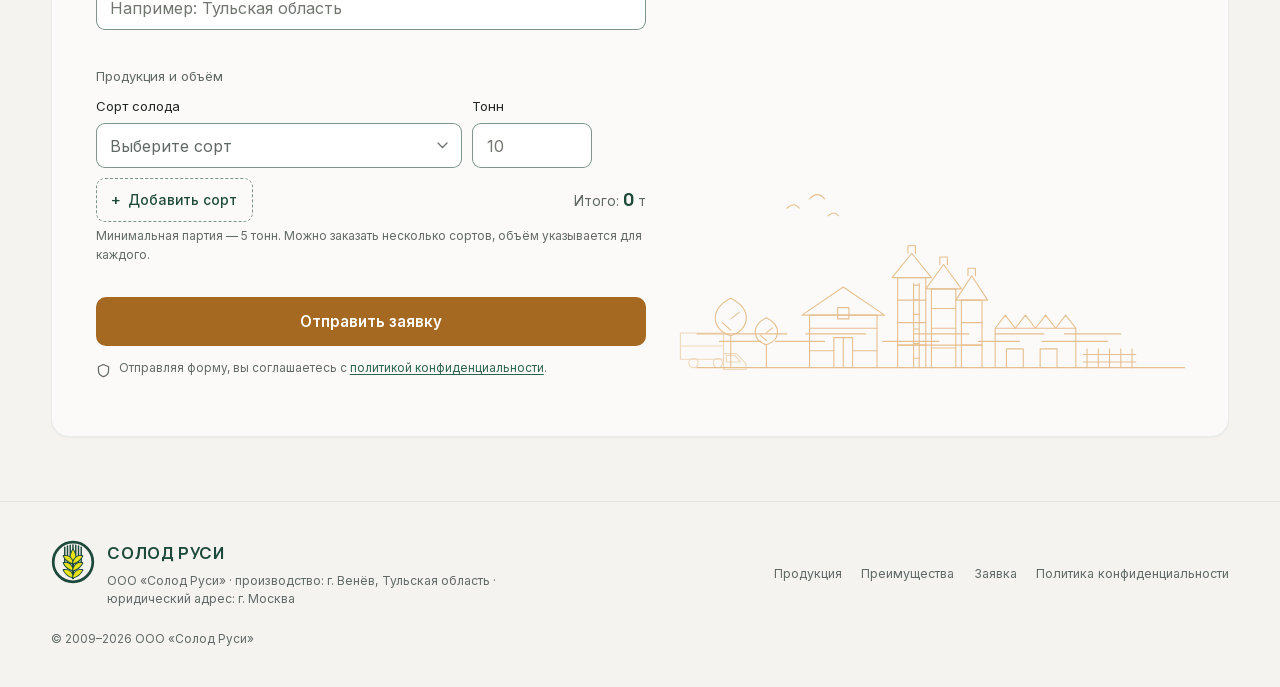
==== commit 3521fad6: "Маршрут грузовика — волной, а не гладкой дугой По второму референсу: путь теперь делает одну плавную" ====
--- a/index.html
+++ b/index.html
@@ -22,7 +22,7 @@
 <meta name="twitter:card" content="summary_large_image">
 <link rel="preload" href="assets/fonts/manrope.woff2" as="font" type="font/woff2" crossorigin>
 <link rel="preload" href="assets/fonts/inter.woff2" as="font" type="font/woff2" crossorigin>
-<link rel="stylesheet" href="css/style.css?v=202609101524">
+<link rel="stylesheet" href="css/style.css?v=202609101552">
 <script>document.documentElement.classList.add('js');</script>
 </head>
 <body>
@@ -236,16 +236,18 @@
       </div>
       <div class="geo__map" style="--i:1">
         <svg class="art art--map" viewBox="0 0 520 250" xmlns:xlink="http://www.w3.org/1999/xlink" aria-hidden="true">
-          <path id="truckPath" d="M95.1 138.0 C112.6 139.2 162.5 153.0 200.0 145.0 C237.5 137.0 279.2 107.2 320.0 90.0 C360.8 72.8 424.2 50.0 445.0 42.0" fill="none" stroke="none"/>
+          <path id="truckPath" d="M95.1 138.0 C110.9 130.8 157.5 88.8 190.0 95.0 C222.5 101.2 260.0 174.2 290.0 175.0 C320.0 175.8 344.2 122.2 370.0 100.0 C395.8 77.8 432.5 51.7 445.0 42.0" fill="none" stroke="none"/>
           <path class="d map map--main" d="M411.5 244.0 409.5 241.7 411.5 239.7 411.1 236.5 406.5 227.7 408.5 223.5 413.1 223.8 413.5 222.9 413.3 214.9 411.7 207.9 412.6 204.5 411.0 201.6 409.3 201.2 405.8 204.9 404.8 207.8 399.6 209.8 395.5 203.2 394.2 203.5 390.7 201.2 389.3 201.8 387.5 200.9 385.2 201.9 383.2 200.9 382.5 198.3 370.2 182.6 361.8 181.7 354.1 186.4 352.8 189.9 355.0 190.3 356.1 193.3 353.6 205.5 354.5 207.6 350.6 212.4 344.1 210.5 341.5 211.8 337.1 210.1 332.8 216.0 325.8 219.8 318.2 219.8 315.6 217.9 315.2 216.0 312.7 216.0 310.7 214.1 305.9 213.5 301.5 216.1 298.8 216.0 295.0 213.8 294.0 208.7 286.3 206.5 282.7 204.3 279.3 211.5 280.9 216.4 277.9 220.2 273.3 218.6 268.1 218.5 266.9 214.9 262.8 214.5 260.3 212.7 252.0 217.6 248.4 221.3 245.1 221.4 244.3 223.1 242.2 223.7 239.6 220.3 239.9 218.8 238.0 220.5 234.7 219.4 234.1 216.4 231.9 215.0 231.0 211.3 229.1 209.6 225.9 211.0 222.3 210.4 222.3 209.0 221.2 208.7 221.6 207.3 220.3 206.4 217.3 209.5 212.8 192.0 209.2 186.3 210.9 183.8 206.0 185.2 201.7 188.3 200.2 187.1 198.5 187.9 198.6 186.2 200.4 184.3 198.7 184.5 197.0 182.9 196.2 184.0 195.9 181.4 192.3 181.3 192.9 174.0 191.0 174.5 187.6 172.1 184.9 172.9 184.4 174.0 175.5 173.8 173.7 175.2 171.8 174.3 163.1 174.4 161.1 173.2 159.4 175.4 160.9 176.6 159.4 177.7 161.5 180.4 158.2 179.5 156.7 181.0 156.6 183.4 152.6 184.8 156.1 190.3 154.6 193.1 152.7 193.6 150.2 191.5 147.6 193.1 145.2 188.1 143.5 187.3 141.8 188.0 140.8 186.4 139.0 186.0 135.3 187.6 133.1 183.5 131.6 186.3 130.2 178.8 127.8 177.7 127.4 175.8 124.0 176.0 123.0 173.6 120.0 175.4 113.0 176.9 111.3 181.2 110.0 181.3 109.4 176.9 108.2 176.7 104.7 179.5 103.5 183.0 100.0 186.7 100.7 188.4 99.9 191.7 102.7 193.4 102.5 200.3 101.1 199.7 100.5 200.6 102.0 203.7 99.4 204.0 99.0 205.2 94.3 205.1 94.1 204.2 90.1 208.6 88.0 209.5 88.6 213.3 87.5 216.8 89.1 215.2 85.8 219.9 86.2 229.0 81.3 231.4 79.9 230.0 79.5 225.7 76.7 221.3 77.9 219.7 76.5 217.6 74.5 215.9 71.5 215.5 71.9 214.4 69.8 209.9 65.9 207.2 63.8 203.5 62.2 202.2 61.1 202.7 60.0 195.2 56.4 186.0 57.9 185.8 57.9 184.8 58.7 186.4 60.5 186.8 63.7 183.9 65.8 184.6 65.5 180.0 67.9 181.4 68.3 180.4 71.8 180.8 72.3 179.4 68.6 178.4 69.4 177.1 73.2 175.4 76.4 177.0 78.3 175.2 78.4 172.8 80.4 172.2 80.1 170.5 82.2 169.9 83.3 168.1 79.5 161.9 78.4 162.2 78.4 158.3 75.3 157.8 74.5 155.7 72.9 154.9 74.6 150.7 72.3 147.3 73.7 144.8 74.8 144.8 75.2 140.5 71.5 138.1 69.6 138.8 68.8 137.8 71.1 132.0 72.3 131.3 73.8 133.3 76.6 132.5 77.0 130.7 75.6 128.8 76.6 127.7 77.0 121.8 80.4 117.7 79.8 115.2 77.3 114.5 77.9 112.7 75.8 110.3 77.5 105.0 79.8 103.1 79.8 100.9 82.1 100.1 85.0 94.9 89.0 93.3 90.5 91.1 90.7 92.0 93.8 92.0 95.9 94.0 95.8 92.0 94.4 90.9 95.0 87.5 92.9 86.9 101.0 85.2 110.2 81.6 110.1 75.0 112.5 74.2 113.9 68.4 117.9 65.3 120.0 58.5 124.6 56.3 124.0 52.0 126.5 49.3 126.0 48.5 131.7 47.7 132.7 49.1 133.5 48.0 134.5 49.4 136.1 48.8 137.2 51.2 135.6 50.3 135.3 51.5 137.1 53.2 135.3 54.4 137.1 54.0 140.9 57.4 146.4 71.1 144.1 75.8 140.2 77.1 136.4 76.3 129.4 68.1 127.8 64.8 128.2 63.3 126.4 61.5 127.4 67.5 126.4 67.6 127.8 71.3 125.3 73.6 123.3 79.3 126.3 86.0 128.6 85.5 129.1 84.2 127.8 82.6 127.8 79.8 129.7 78.3 133.9 85.4 136.1 85.3 137.4 80.2 145.3 78.7 147.2 80.5 147.9 83.7 151.3 79.3 150.8 76.9 154.6 72.3 154.0 69.2 158.7 73.1 158.6 77.2 155.9 76.4 153.6 77.4 155.3 82.4 158.3 82.8 160.4 79.9 162.7 80.5 163.1 79.3 171.6 79.3 172.0 80.7 173.1 80.3 172.6 79.3 176.6 78.7 178.0 79.3 176.4 79.1 175.5 81.7 173.7 82.0 177.0 83.8 179.1 82.4 182.7 84.0 187.9 83.3 186.8 86.3 188.0 87.3 189.1 85.6 191.9 84.9 191.4 81.1 193.5 80.4 200.0 84.4 207.3 93.9 210.0 90.8 208.7 90.4 207.6 86.5 206.6 85.5 206.0 86.2 208.7 80.1 207.5 79.3 207.8 77.9 212.1 75.8 216.2 70.0 222.2 72.4 222.3 74.8 219.4 78.9 220.6 82.0 217.8 92.0 219.5 95.9 217.4 99.7 213.5 103.3 212.3 103.3 212.3 105.0 210.2 105.4 209.5 104.8 210.4 104.1 206.5 102.8 208.2 105.7 213.0 107.8 218.1 104.4 221.4 100.5 221.3 96.6 223.5 94.5 226.7 94.5 227.9 97.7 227.0 101.6 228.2 103.0 231.0 103.4 228.0 101.9 229.5 99.2 229.3 95.4 225.9 92.9 223.0 93.1 220.8 92.0 221.1 88.6 223.7 84.8 222.0 79.6 223.7 77.8 226.8 76.9 227.3 73.3 228.3 73.7 228.5 76.4 226.7 81.2 232.7 84.6 234.5 84.5 229.3 80.5 228.8 78.5 233.3 79.4 231.9 78.0 233.8 77.0 236.4 77.4 240.6 81.5 243.7 81.9 241.7 84.1 240.9 87.6 240.9 88.8 242.1 86.2 243.0 86.3 241.8 89.9 242.6 90.7 244.4 88.4 243.4 85.2 244.6 82.2 239.4 77.3 239.7 71.7 252.8 71.6 250.4 73.7 252.1 75.5 250.7 73.6 254.2 72.1 251.2 69.4 253.7 69.4 250.9 67.8 253.5 67.3 254.4 66.3 253.6 65.5 267.7 62.7 265.4 62.6 266.1 61.8 270.6 61.7 271.6 61.9 270.8 62.8 272.4 62.8 276.6 61.1 278.8 61.9 278.4 63.0 278.9 61.4 277.0 59.8 282.2 59.9 280.9 59.4 280.9 57.5 286.7 53.9 290.4 55.0 287.0 56.6 293.2 56.7 291.5 58.7 300.3 56.5 303.4 57.5 303.8 59.0 304.8 57.9 306.3 59.4 305.8 60.9 303.6 60.0 306.4 61.3 305.2 63.6 292.8 73.9 290.9 76.8 293.5 74.7 300.2 72.1 302.1 70.5 299.7 70.8 300.7 69.3 303.3 68.8 303.1 69.8 304.7 70.1 306.4 68.8 307.8 71.4 307.7 74.4 308.8 74.9 307.8 74.2 308.6 71.3 307.7 70.6 311.2 68.9 317.6 68.0 318.7 68.3 318.0 69.7 319.2 70.1 326.2 69.5 328.5 67.2 327.6 65.0 329.5 63.9 334.2 64.6 334.8 63.3 336.3 63.1 339.6 63.9 338.9 65.3 340.6 65.8 339.2 67.2 341.6 67.6 341.0 69.1 338.4 68.7 341.6 70.7 341.9 69.7 342.7 70.4 341.9 71.5 347.8 74.2 348.8 67.0 351.9 68.6 356.3 65.6 361.1 66.3 360.6 63.8 364.3 62.6 362.0 61.0 363.0 59.1 361.2 60.2 360.7 59.4 363.8 56.4 362.6 55.3 373.9 51.8 371.3 53.7 370.5 54.8 371.2 54.9 375.3 51.9 374.9 54.2 373.5 53.3 374.2 54.6 373.0 55.4 373.8 56.4 376.0 51.3 380.6 49.5 382.3 50.1 380.9 52.3 384.4 51.1 384.3 53.1 386.9 51.0 388.6 51.6 388.1 52.2 389.9 52.0 396.7 45.6 402.4 43.3 404.7 44.1 406.7 47.1 409.2 46.3 412.5 48.8 412.9 51.2 412.9 48.5 411.2 46.4 412.9 42.6 420.0 38.1 420.9 35.5 423.4 36.7 425.8 35.9 427.5 36.7 428.9 35.0 428.4 33.0 425.1 32.3 423.8 29.9 429.4 26.6 433.2 21.9 443.3 18.3 460.8 33.3 460.4 38.0 455.5 39.2 454.7 40.4 456.1 39.2 457.1 40.1 454.6 41.2 453.1 45.2 454.8 41.5 456.4 42.6 457.7 39.5 460.4 40.8 461.4 40.5 461.0 39.5 464.2 40.7 465.1 42.3 468.4 42.1 470.8 43.3 472.1 46.1 466.2 48.4 467.4 49.1 464.7 59.8 465.1 62.1 464.3 62.4 465.2 65.1 464.4 71.5 465.9 74.1 460.8 73.5 457.5 78.2 457.8 82.6 455.3 79.5 454.2 83.7 454.9 85.2 453.1 85.0 452.9 86.5 451.5 86.6 455.5 99.6 457.9 100.6 457.6 98.9 459.6 98.6 460.3 101.6 462.3 104.0 464.2 104.0 466.3 106.2 466.3 107.9 464.6 107.6 464.4 105.3 463.6 107.0 465.5 113.1 469.5 116.1 469.2 118.3 467.0 119.9 466.6 123.1 470.8 128.8 469.2 129.1 468.3 132.5 467.1 132.4 469.7 135.8 470.9 139.6 470.6 146.5 468.2 145.2 452.4 128.2 446.4 117.7 446.3 113.1 444.4 110.5 447.0 106.7 446.0 87.5 447.8 82.3 443.3 74.8 444.9 71.7 442.1 72.5 440.4 75.1 443.8 80.3 442.0 81.0 442.0 88.4 441.2 90.0 440.1 87.7 439.1 89.0 436.6 83.5 435.6 85.6 434.0 85.2 430.3 90.0 430.6 104.1 431.4 105.9 433.6 105.0 435.0 106.0 432.7 108.5 430.6 108.9 430.3 111.3 428.7 111.5 426.8 114.0 425.6 113.2 427.5 110.5 419.6 111.8 418.6 113.4 419.4 114.0 418.3 114.3 419.0 115.9 417.3 115.8 415.9 117.7 412.9 118.1 412.6 120.4 410.5 119.8 403.4 124.9 399.0 149.5 395.3 160.5 397.9 161.2 400.6 159.7 402.9 164.7 403.8 164.0 402.8 161.9 404.1 160.6 403.6 162.1 405.5 162.3 404.9 165.5 406.8 164.2 407.5 161.3 408.5 163.9 407.0 159.1 410.1 157.7 417.9 161.1 418.2 163.0 416.9 163.1 418.9 164.0 419.8 166.5 421.6 167.5 422.8 177.2 425.2 181.3 428.5 192.0 427.4 202.7 427.8 211.6 425.0 229.7 419.8 237.9 416.2 238.0 415.1 235.3 414.0 237.3 413.8 235.9 412.5 241.3 410.7 241.8Z"/>
           <path class="d map map--isl" d="M418.6 152.6 424.7 160.0 428.8 167.8 442.7 183.0 438.6 180.6 435.8 182.5 438.6 192.0 446.3 198.3 446.8 200.6 444.7 197.7 441.9 198.1 442.6 203.6 440.1 200.9 436.5 191.0 433.2 187.2 426.7 172.0 423.7 169.7 421.8 166.7 419.1 160.1 420.8 158.4 420.0 155.5 417.7 153.9ZM443.8 18.1 446.0 17.2 449.4 17.5 449.4 16.7 447.9 16.8 456.0 14.5 457.5 15.8 458.3 14.8 461.6 17.5 463.7 17.5 463.5 16.4 464.7 17.2 464.2 15.9 459.9 15.1 461.0 13.2 462.1 12.5 463.0 13.5 462.4 12.8 463.6 11.6 462.3 12.2 464.7 10.3 469.7 10.2 471.4 8.9 472.7 12.5 470.6 13.4 472.6 13.8 469.3 16.6 471.2 16.3 471.5 17.9 473.2 17.7 473.0 20.3 476.0 20.4 474.7 21.0 475.3 22.6 474.0 21.8 474.2 23.3 469.5 25.1 465.2 24.0 463.0 25.4 461.4 28.5 458.1 27.5 457.1 25.3 457.5 26.8 456.2 26.6 456.2 28.3 459.8 30.3 460.8 33.3ZM217.2 53.9 203.9 54.1 199.6 56.1 197.3 55.8 196.9 57.1 194.9 57.4 194.5 58.5 193.7 57.9 193.8 58.9 192.2 59.8 187.0 57.7 186.9 55.4 192.7 54.0 192.0 53.0 194.3 52.2 193.6 50.9 194.7 51.7 195.6 50.8 197.0 51.4 198.4 50.3 205.1 49.8 211.3 51.5 217.7 50.5 220.0 52.5ZM188.9 58.7 190.8 60.1 187.5 62.4 186.1 65.3 186.7 70.3 188.3 73.2 187.0 73.5 180.0 68.8 182.1 68.2 181.5 65.6 178.4 64.5 178.0 63.3 179.1 61.3 181.8 61.0 182.6 58.8 184.4 58.9 184.7 57.6ZM50.4 174.0 51.5 173.9 53.4 177.1 53.3 182.4 57.1 184.4 55.3 185.8 52.5 183.6 45.4 184.2 44.1 183.2 44.0 182.0 46.4 179.3 44.4 175.3 50.1 175.0ZM354.9 43.2 356.6 43.3 356.7 40.6 364.8 39.5 363.5 42.8 360.9 43.0 360.2 41.0 358.8 42.0 362.1 43.9 361.3 45.2 356.0 47.1 355.6 48.9 350.3 47.9 351.0 43.5 352.1 42.6ZM55.0 98.9 52.8 99.5 53.2 100.5 54.0 101.1 55.6 99.6 57.8 103.5 55.2 107.3 48.1 99.8 51.1 98.4ZM274.3 45.3 274.3 46.8 275.9 45.7 278.6 46.5 278.0 48.2 276.8 48.4 278.4 49.4 277.6 50.1 269.5 49.5 266.0 47.8 269.5 45.6ZM283.8 48.1 283.1 49.8 285.5 48.4 288.1 49.4 288.5 50.6 277.5 53.3 281.4 47.9ZM272.2 42.3 274.5 43.3 273.2 43.8 273.4 45.1 267.1 45.9 263.3 44.6 266.4 43.2 265.2 43.2 266.1 42.5 269.8 41.7ZM466.4 194.9 464.5 198.7 463.9 203.5 464.0 195.8 465.6 195.6 466.3 193.3ZM367.6 38.7 375.0 35.4 374.2 37.9 371.5 39.5 366.9 40.1 366.5 38.3ZM362.9 49.4 365.7 49.8 366.7 51.2 359.3 53.9 360.9 50.6ZM193.6 25.2 195.5 27.0 190.4 25.8 190.4 26.5 186.9 24.2ZM434.0 7.2 437.6 6.3 434.8 11.1 432.6 9.2ZM200.9 27.9 205.3 30.9 200.3 29.0 199.5 28.2ZM169.6 74.2 167.4 75.2 164.8 74.3 165.8 71.8 167.4 71.2ZM192.7 79.5 192.3 80.6 190.5 80.0 189.4 76.0 190.7 75.7ZM461.2 204.3 462.7 204.4 461.5 207.2 461.7 210.4 460.7 209.4ZM457.2 93.8 455.7 91.5 456.7 89.0 458.2 90.5Z"/>
-          <path class="ln" style="--k:ln0" d="M95.1 138.0 C112.6 139.2 162.5 153.0 200.0 145.0"/>
-          <path class="ln" style="--k:ln1" d="M200.0 145.0 C237.5 137.0 279.2 107.2 320.0 90.0"/>
-          <path class="ln" style="--k:ln2" d="M320.0 90.0 C360.8 72.8 424.2 50.0 445.0 42.0"/>
+          <path class="ln" style="--k:ln0" d="M95.1 138.0 C110.9 130.8 157.5 88.8 190.0 95.0"/>
+          <path class="ln" style="--k:ln1" d="M190.0 95.0 C222.5 101.2 260.0 174.2 290.0 175.0"/>
+          <path class="ln" style="--k:ln2" d="M290.0 175.0 C320.0 175.8 344.2 122.2 370.0 100.0"/>
+          <path class="ln" style="--k:ln3" d="M370.0 100.0 C395.8 77.8 432.5 51.7 445.0 42.0"/>
           <circle class="ct ct--home" style="--k:ct0" cx="95.1" cy="138.0" r="3.2"/>
-          <circle class="ct" style="--k:ct1" cx="200.0" cy="145.0" r="2.3"/>
-          <circle class="ct" style="--k:ct2" cx="320.0" cy="90.0" r="2.3"/>
-          <circle class="ct" style="--k:ct3" cx="445.0" cy="42.0" r="3.2"/>
+          <circle class="ct" style="--k:ct1" cx="190.0" cy="95.0" r="2.3"/>
+          <circle class="ct" style="--k:ct2" cx="290.0" cy="175.0" r="2.3"/>
+          <circle class="ct" style="--k:ct3" cx="370.0" cy="100.0" r="2.3"/>
+          <circle class="ct" style="--k:ct4" cx="445.0" cy="42.0" r="3.2"/>
           <text class="lb lb--always" x="95.1" y="120" text-anchor="middle">Венёв</text>
           <g class="truck">
                   <g transform="translate(-6.5,-4.5)">
@@ -256,7 +258,7 @@
                     <circle class="tk-wheel" cx="10.6" cy="7.6" r="1.35"/>
                   </g>
                   <animateMotion dur="15.83s" repeatCount="indefinite" rotate="auto" calcMode="linear"
-                    keyPoints="0;0.284246;0.639994;1;1;1" keyTimes="0;0.227397;0.511995;0.8;0.92;1">
+                    keyPoints="0;0.239521;0.533169;0.786439;1;1;1" keyTimes="0;0.191617;0.426535;0.629151;0.8;0.92;1">
                     <mpath href="#truckPath" xlink:href="#truckPath"/>
                   </animateMotion>
                   <animate attributeName="opacity" dur="15.83s" repeatCount="indefinite"
@@ -486,6 +488,6 @@
 "location":{"@type":"Place","name":"Производство","address":{"@type":"PostalAddress","addressLocality":"Венёв","addressRegion":"Тульская область","addressCountry":"RU"}},
 "contactPoint":[{"@type":"ContactPoint","email":"coordinator@solodrusi.ru","contactType":"sales","areaServed":"RU","availableLanguage":"Russian"}]}
 </script>
-<script src="js/main.js?v=202609101524" defer></script>
+<script src="js/main.js?v=202609101552" defer></script>
 </body>
 </html>
--- a/css/style.css
+++ b/css/style.css
@@ -434,13 +434,15 @@
   .ct{opacity:0}
   .ln,.ct{animation:var(--k) 15.83s linear infinite}
   .ct{animation-timing-function:cubic-bezier(.34,1.5,.64,1)}
-  @keyframes ln0{0%,0%{stroke-dashoffset:var(--len);opacity:.85}22.7397%{stroke-dashoffset:0;opacity:.85}92%{stroke-dashoffset:0;opacity:.85}100%{stroke-dashoffset:0;opacity:0}}
-  @keyframes ln1{0%,22.7397%{stroke-dashoffset:var(--len);opacity:.85}51.1995%{stroke-dashoffset:0;opacity:.85}92%{stroke-dashoffset:0;opacity:.85}100%{stroke-dashoffset:0;opacity:0}}
-  @keyframes ln2{0%,51.1995%{stroke-dashoffset:var(--len);opacity:.85}80%{stroke-dashoffset:0;opacity:.85}92%{stroke-dashoffset:0;opacity:.85}100%{stroke-dashoffset:0;opacity:0}}
+  @keyframes ln0{0%,0%{stroke-dashoffset:var(--len);opacity:.85}19.1617%{stroke-dashoffset:0;opacity:.85}92%{stroke-dashoffset:0;opacity:.85}100%{stroke-dashoffset:0;opacity:0}}
+  @keyframes ln1{0%,19.1617%{stroke-dashoffset:var(--len);opacity:.85}42.6535%{stroke-dashoffset:0;opacity:.85}92%{stroke-dashoffset:0;opacity:.85}100%{stroke-dashoffset:0;opacity:0}}
+  @keyframes ln2{0%,42.6535%{stroke-dashoffset:var(--len);opacity:.85}62.9151%{stroke-dashoffset:0;opacity:.85}92%{stroke-dashoffset:0;opacity:.85}100%{stroke-dashoffset:0;opacity:0}}
+  @keyframes ln3{0%,62.9151%{stroke-dashoffset:var(--len);opacity:.85}80%{stroke-dashoffset:0;opacity:.85}92%{stroke-dashoffset:0;opacity:.85}100%{stroke-dashoffset:0;opacity:0}}
   @keyframes ct0{0%,0%{opacity:0;transform:scale(.3)}1%{opacity:1;transform:scale(1.6)}2.3%{opacity:.95;transform:scale(1)}92%{opacity:.95;transform:scale(1)}100%{opacity:0;transform:scale(1)}}
-  @keyframes ct1{0%,22.7397%{opacity:0;transform:scale(.3)}23.7%{opacity:1;transform:scale(1.6)}25%{opacity:.95;transform:scale(1)}92%{opacity:.95;transform:scale(1)}100%{opacity:0;transform:scale(1)}}
-  @keyframes ct2{0%,51.1995%{opacity:0;transform:scale(.3)}52.2%{opacity:1;transform:scale(1.6)}53.5%{opacity:.95;transform:scale(1)}92%{opacity:.95;transform:scale(1)}100%{opacity:0;transform:scale(1)}}
-  @keyframes ct3{0%,80%{opacity:0;transform:scale(.3)}81%{opacity:1;transform:scale(1.6)}82.3%{opacity:.95;transform:scale(1)}92%{opacity:.95;transform:scale(1)}100%{opacity:0;transform:scale(1)}}
+  @keyframes ct1{0%,19.1617%{opacity:0;transform:scale(.3)}20.2%{opacity:1;transform:scale(1.6)}21.5%{opacity:.95;transform:scale(1)}92%{opacity:.95;transform:scale(1)}100%{opacity:0;transform:scale(1)}}
+  @keyframes ct2{0%,42.6535%{opacity:0;transform:scale(.3)}43.7%{opacity:1;transform:scale(1.6)}45%{opacity:.95;transform:scale(1)}92%{opacity:.95;transform:scale(1)}100%{opacity:0;transform:scale(1)}}
+  @keyframes ct3{0%,62.9151%{opacity:0;transform:scale(.3)}64%{opacity:1;transform:scale(1.6)}65.3%{opacity:.95;transform:scale(1)}92%{opacity:.95;transform:scale(1)}100%{opacity:0;transform:scale(1)}}
+  @keyframes ct4{0%,80%{opacity:0;transform:scale(.3)}81%{opacity:1;transform:scale(1.6)}82.3%{opacity:.95;transform:scale(1)}92%{opacity:.95;transform:scale(1)}100%{opacity:0;transform:scale(1)}}
   @keyframes pop{to{opacity:.9;transform:scale(1)}}
   @keyframes popHome{to{opacity:1;transform:scale(1)}}
 
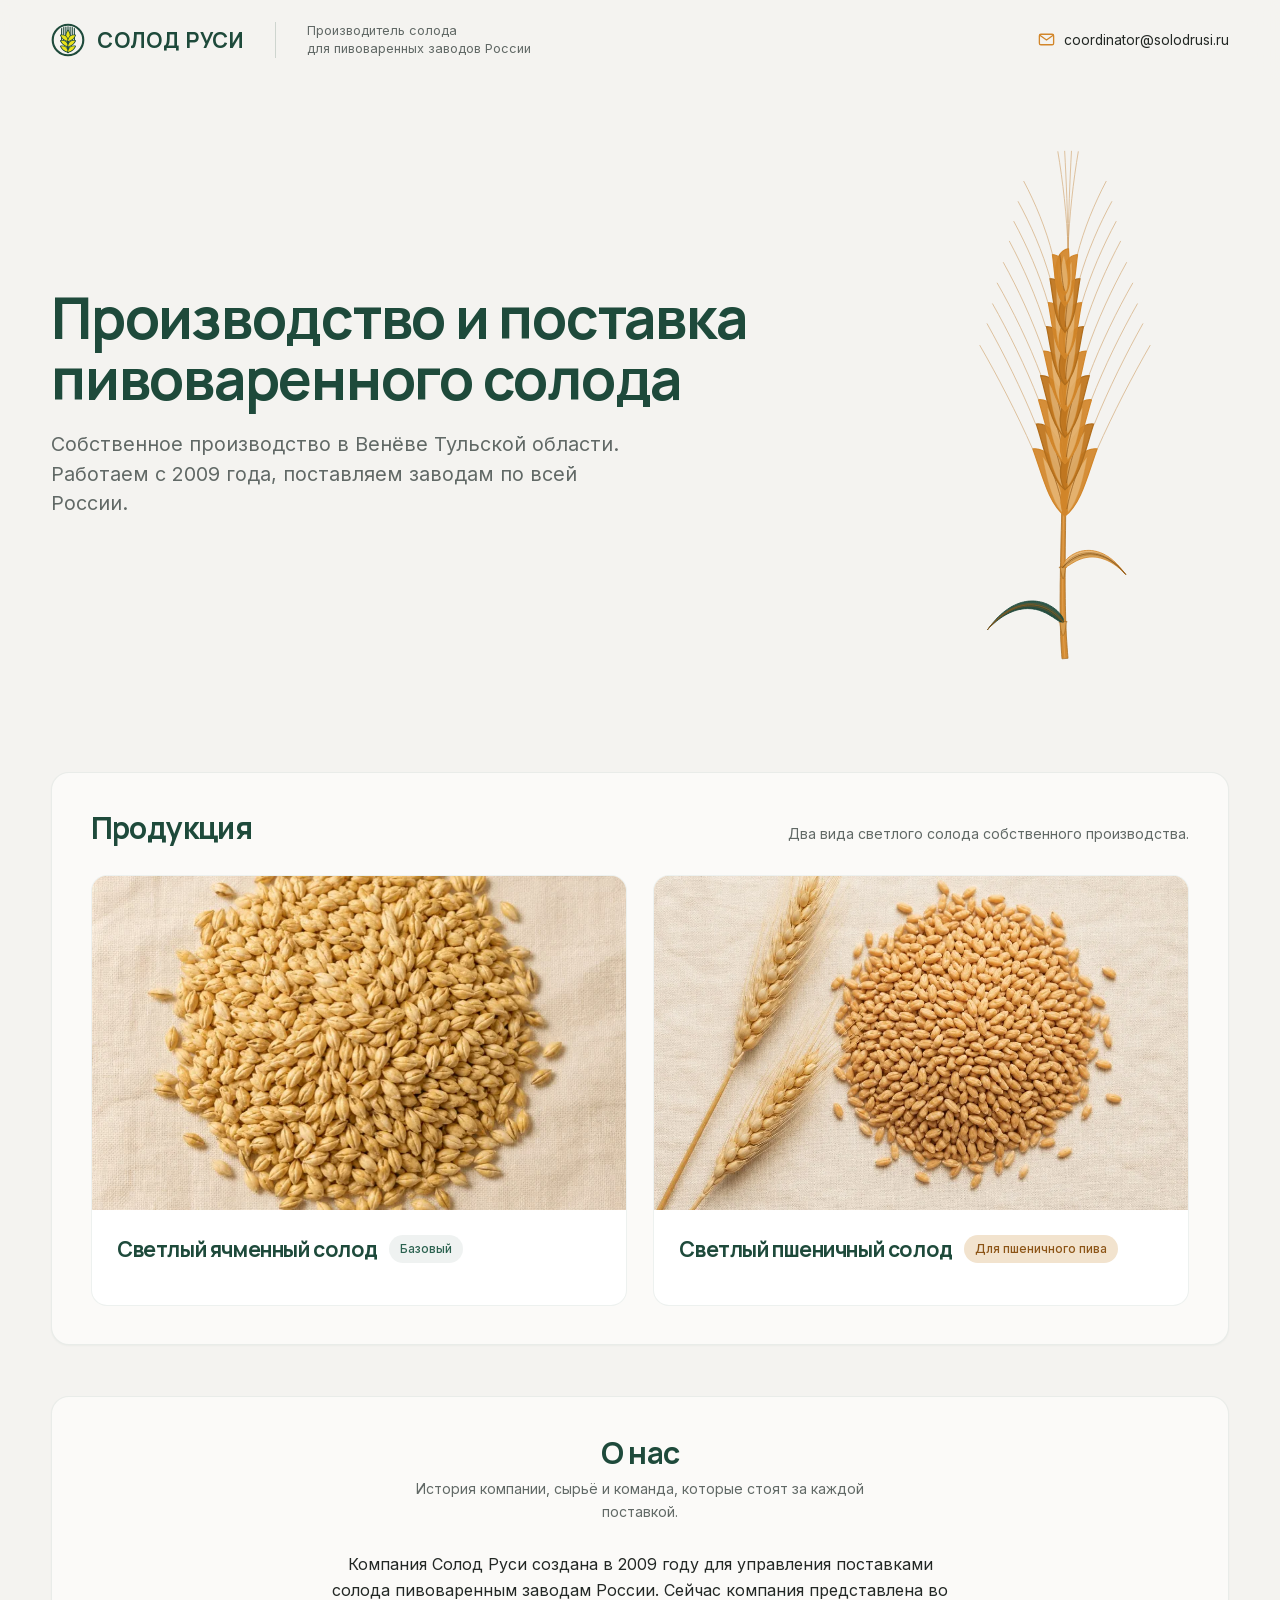
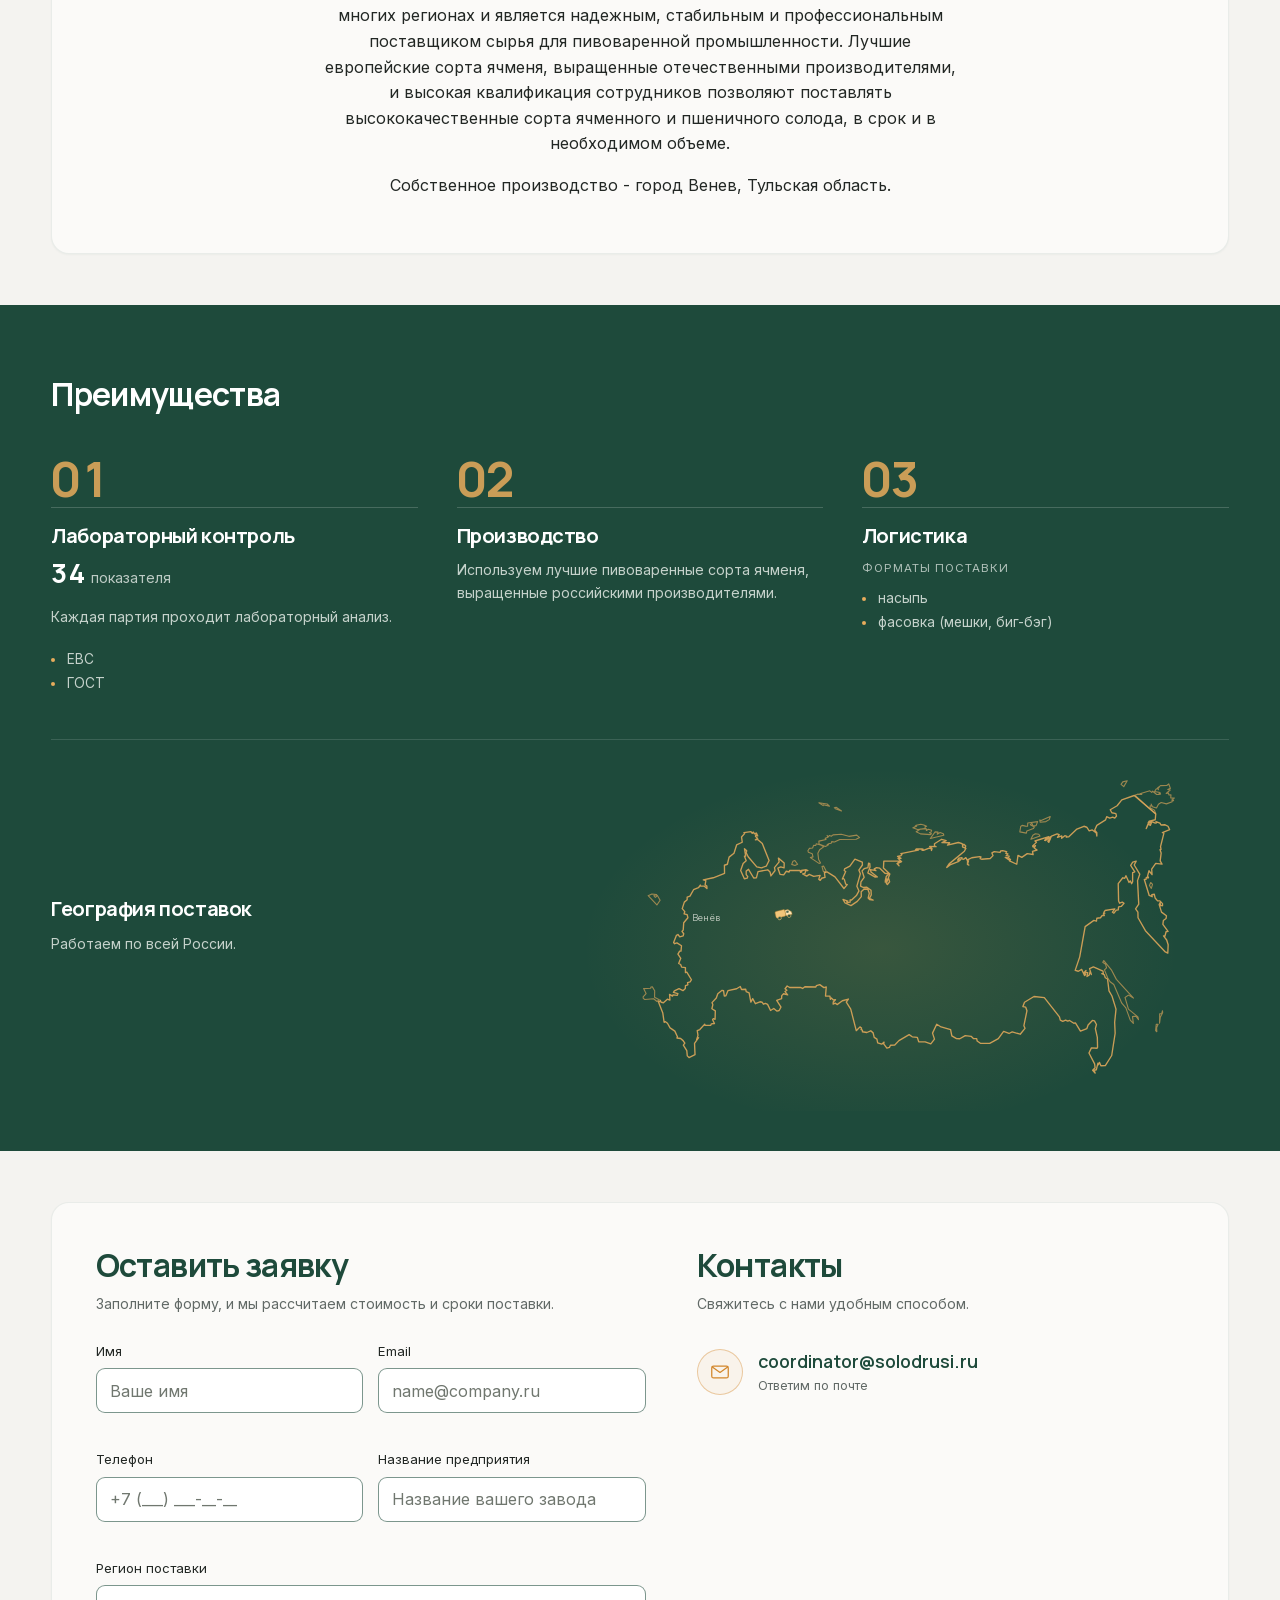
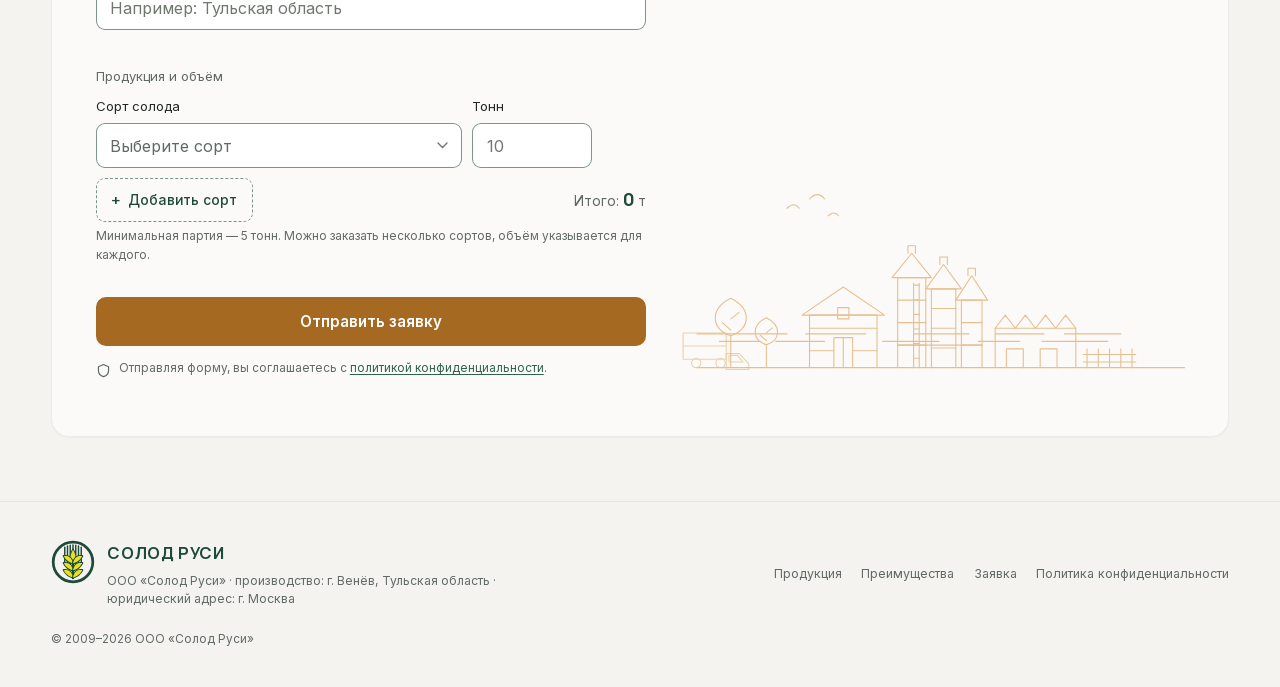
==== commit 7e28efe0: "Первый пик волны на маршруте — чуть ниже (95 -> 112 по y) Co-Authored-By: Claude Opus 5 <noreply@ant" ====
--- a/index.html
+++ b/index.html
@@ -22,7 +22,7 @@
 <meta name="twitter:card" content="summary_large_image">
 <link rel="preload" href="assets/fonts/manrope.woff2" as="font" type="font/woff2" crossorigin>
 <link rel="preload" href="assets/fonts/inter.woff2" as="font" type="font/woff2" crossorigin>
-<link rel="stylesheet" href="css/style.css?v=202609101552">
+<link rel="stylesheet" href="css/style.css?v=202609101648">
 <script>document.documentElement.classList.add('js');</script>
 </head>
 <body>
@@ -236,15 +236,15 @@
       </div>
       <div class="geo__map" style="--i:1">
         <svg class="art art--map" viewBox="0 0 520 250" xmlns:xlink="http://www.w3.org/1999/xlink" aria-hidden="true">
-          <path id="truckPath" d="M95.1 138.0 C110.9 130.8 157.5 88.8 190.0 95.0 C222.5 101.2 260.0 174.2 290.0 175.0 C320.0 175.8 344.2 122.2 370.0 100.0 C395.8 77.8 432.5 51.7 445.0 42.0" fill="none" stroke="none"/>
+          <path id="truckPath" d="M95.1 138.0 C110.9 133.7 157.5 105.8 190.0 112.0 C222.5 118.2 260.0 177.0 290.0 175.0 C320.0 173.0 344.2 122.2 370.0 100.0 C395.8 77.8 432.5 51.7 445.0 42.0" fill="none" stroke="none"/>
           <path class="d map map--main" d="M411.5 244.0 409.5 241.7 411.5 239.7 411.1 236.5 406.5 227.7 408.5 223.5 413.1 223.8 413.5 222.9 413.3 214.9 411.7 207.9 412.6 204.5 411.0 201.6 409.3 201.2 405.8 204.9 404.8 207.8 399.6 209.8 395.5 203.2 394.2 203.5 390.7 201.2 389.3 201.8 387.5 200.9 385.2 201.9 383.2 200.9 382.5 198.3 370.2 182.6 361.8 181.7 354.1 186.4 352.8 189.9 355.0 190.3 356.1 193.3 353.6 205.5 354.5 207.6 350.6 212.4 344.1 210.5 341.5 211.8 337.1 210.1 332.8 216.0 325.8 219.8 318.2 219.8 315.6 217.9 315.2 216.0 312.7 216.0 310.7 214.1 305.9 213.5 301.5 216.1 298.8 216.0 295.0 213.8 294.0 208.7 286.3 206.5 282.7 204.3 279.3 211.5 280.9 216.4 277.9 220.2 273.3 218.6 268.1 218.5 266.9 214.9 262.8 214.5 260.3 212.7 252.0 217.6 248.4 221.3 245.1 221.4 244.3 223.1 242.2 223.7 239.6 220.3 239.9 218.8 238.0 220.5 234.7 219.4 234.1 216.4 231.9 215.0 231.0 211.3 229.1 209.6 225.9 211.0 222.3 210.4 222.3 209.0 221.2 208.7 221.6 207.3 220.3 206.4 217.3 209.5 212.8 192.0 209.2 186.3 210.9 183.8 206.0 185.2 201.7 188.3 200.2 187.1 198.5 187.9 198.6 186.2 200.4 184.3 198.7 184.5 197.0 182.9 196.2 184.0 195.9 181.4 192.3 181.3 192.9 174.0 191.0 174.5 187.6 172.1 184.9 172.9 184.4 174.0 175.5 173.8 173.7 175.2 171.8 174.3 163.1 174.4 161.1 173.2 159.4 175.4 160.9 176.6 159.4 177.7 161.5 180.4 158.2 179.5 156.7 181.0 156.6 183.4 152.6 184.8 156.1 190.3 154.6 193.1 152.7 193.6 150.2 191.5 147.6 193.1 145.2 188.1 143.5 187.3 141.8 188.0 140.8 186.4 139.0 186.0 135.3 187.6 133.1 183.5 131.6 186.3 130.2 178.8 127.8 177.7 127.4 175.8 124.0 176.0 123.0 173.6 120.0 175.4 113.0 176.9 111.3 181.2 110.0 181.3 109.4 176.9 108.2 176.7 104.7 179.5 103.5 183.0 100.0 186.7 100.7 188.4 99.9 191.7 102.7 193.4 102.5 200.3 101.1 199.7 100.5 200.6 102.0 203.7 99.4 204.0 99.0 205.2 94.3 205.1 94.1 204.2 90.1 208.6 88.0 209.5 88.6 213.3 87.5 216.8 89.1 215.2 85.8 219.9 86.2 229.0 81.3 231.4 79.9 230.0 79.5 225.7 76.7 221.3 77.9 219.7 76.5 217.6 74.5 215.9 71.5 215.5 71.9 214.4 69.8 209.9 65.9 207.2 63.8 203.5 62.2 202.2 61.1 202.7 60.0 195.2 56.4 186.0 57.9 185.8 57.9 184.8 58.7 186.4 60.5 186.8 63.7 183.9 65.8 184.6 65.5 180.0 67.9 181.4 68.3 180.4 71.8 180.8 72.3 179.4 68.6 178.4 69.4 177.1 73.2 175.4 76.4 177.0 78.3 175.2 78.4 172.8 80.4 172.2 80.1 170.5 82.2 169.9 83.3 168.1 79.5 161.9 78.4 162.2 78.4 158.3 75.3 157.8 74.5 155.7 72.9 154.9 74.6 150.7 72.3 147.3 73.7 144.8 74.8 144.8 75.2 140.5 71.5 138.1 69.6 138.8 68.8 137.8 71.1 132.0 72.3 131.3 73.8 133.3 76.6 132.5 77.0 130.7 75.6 128.8 76.6 127.7 77.0 121.8 80.4 117.7 79.8 115.2 77.3 114.5 77.9 112.7 75.8 110.3 77.5 105.0 79.8 103.1 79.8 100.9 82.1 100.1 85.0 94.9 89.0 93.3 90.5 91.1 90.7 92.0 93.8 92.0 95.9 94.0 95.8 92.0 94.4 90.9 95.0 87.5 92.9 86.9 101.0 85.2 110.2 81.6 110.1 75.0 112.5 74.2 113.9 68.4 117.9 65.3 120.0 58.5 124.6 56.3 124.0 52.0 126.5 49.3 126.0 48.5 131.7 47.7 132.7 49.1 133.5 48.0 134.5 49.4 136.1 48.8 137.2 51.2 135.6 50.3 135.3 51.5 137.1 53.2 135.3 54.4 137.1 54.0 140.9 57.4 146.4 71.1 144.1 75.8 140.2 77.1 136.4 76.3 129.4 68.1 127.8 64.8 128.2 63.3 126.4 61.5 127.4 67.5 126.4 67.6 127.8 71.3 125.3 73.6 123.3 79.3 126.3 86.0 128.6 85.5 129.1 84.2 127.8 82.6 127.8 79.8 129.7 78.3 133.9 85.4 136.1 85.3 137.4 80.2 145.3 78.7 147.2 80.5 147.9 83.7 151.3 79.3 150.8 76.9 154.6 72.3 154.0 69.2 158.7 73.1 158.6 77.2 155.9 76.4 153.6 77.4 155.3 82.4 158.3 82.8 160.4 79.9 162.7 80.5 163.1 79.3 171.6 79.3 172.0 80.7 173.1 80.3 172.6 79.3 176.6 78.7 178.0 79.3 176.4 79.1 175.5 81.7 173.7 82.0 177.0 83.8 179.1 82.4 182.7 84.0 187.9 83.3 186.8 86.3 188.0 87.3 189.1 85.6 191.9 84.9 191.4 81.1 193.5 80.4 200.0 84.4 207.3 93.9 210.0 90.8 208.7 90.4 207.6 86.5 206.6 85.5 206.0 86.2 208.7 80.1 207.5 79.3 207.8 77.9 212.1 75.8 216.2 70.0 222.2 72.4 222.3 74.8 219.4 78.9 220.6 82.0 217.8 92.0 219.5 95.9 217.4 99.7 213.5 103.3 212.3 103.3 212.3 105.0 210.2 105.4 209.5 104.8 210.4 104.1 206.5 102.8 208.2 105.7 213.0 107.8 218.1 104.4 221.4 100.5 221.3 96.6 223.5 94.5 226.7 94.5 227.9 97.7 227.0 101.6 228.2 103.0 231.0 103.4 228.0 101.9 229.5 99.2 229.3 95.4 225.9 92.9 223.0 93.1 220.8 92.0 221.1 88.6 223.7 84.8 222.0 79.6 223.7 77.8 226.8 76.9 227.3 73.3 228.3 73.7 228.5 76.4 226.7 81.2 232.7 84.6 234.5 84.5 229.3 80.5 228.8 78.5 233.3 79.4 231.9 78.0 233.8 77.0 236.4 77.4 240.6 81.5 243.7 81.9 241.7 84.1 240.9 87.6 240.9 88.8 242.1 86.2 243.0 86.3 241.8 89.9 242.6 90.7 244.4 88.4 243.4 85.2 244.6 82.2 239.4 77.3 239.7 71.7 252.8 71.6 250.4 73.7 252.1 75.5 250.7 73.6 254.2 72.1 251.2 69.4 253.7 69.4 250.9 67.8 253.5 67.3 254.4 66.3 253.6 65.5 267.7 62.7 265.4 62.6 266.1 61.8 270.6 61.7 271.6 61.9 270.8 62.8 272.4 62.8 276.6 61.1 278.8 61.9 278.4 63.0 278.9 61.4 277.0 59.8 282.2 59.9 280.9 59.4 280.9 57.5 286.7 53.9 290.4 55.0 287.0 56.6 293.2 56.7 291.5 58.7 300.3 56.5 303.4 57.5 303.8 59.0 304.8 57.9 306.3 59.4 305.8 60.9 303.6 60.0 306.4 61.3 305.2 63.6 292.8 73.9 290.9 76.8 293.5 74.7 300.2 72.1 302.1 70.5 299.7 70.8 300.7 69.3 303.3 68.8 303.1 69.8 304.7 70.1 306.4 68.8 307.8 71.4 307.7 74.4 308.8 74.9 307.8 74.2 308.6 71.3 307.7 70.6 311.2 68.9 317.6 68.0 318.7 68.3 318.0 69.7 319.2 70.1 326.2 69.5 328.5 67.2 327.6 65.0 329.5 63.9 334.2 64.6 334.8 63.3 336.3 63.1 339.6 63.9 338.9 65.3 340.6 65.8 339.2 67.2 341.6 67.6 341.0 69.1 338.4 68.7 341.6 70.7 341.9 69.7 342.7 70.4 341.9 71.5 347.8 74.2 348.8 67.0 351.9 68.6 356.3 65.6 361.1 66.3 360.6 63.8 364.3 62.6 362.0 61.0 363.0 59.1 361.2 60.2 360.7 59.4 363.8 56.4 362.6 55.3 373.9 51.8 371.3 53.7 370.5 54.8 371.2 54.9 375.3 51.9 374.9 54.2 373.5 53.3 374.2 54.6 373.0 55.4 373.8 56.4 376.0 51.3 380.6 49.5 382.3 50.1 380.9 52.3 384.4 51.1 384.3 53.1 386.9 51.0 388.6 51.6 388.1 52.2 389.9 52.0 396.7 45.6 402.4 43.3 404.7 44.1 406.7 47.1 409.2 46.3 412.5 48.8 412.9 51.2 412.9 48.5 411.2 46.4 412.9 42.6 420.0 38.1 420.9 35.5 423.4 36.7 425.8 35.9 427.5 36.7 428.9 35.0 428.4 33.0 425.1 32.3 423.8 29.9 429.4 26.6 433.2 21.9 443.3 18.3 460.8 33.3 460.4 38.0 455.5 39.2 454.7 40.4 456.1 39.2 457.1 40.1 454.6 41.2 453.1 45.2 454.8 41.5 456.4 42.6 457.7 39.5 460.4 40.8 461.4 40.5 461.0 39.5 464.2 40.7 465.1 42.3 468.4 42.1 470.8 43.3 472.1 46.1 466.2 48.4 467.4 49.1 464.7 59.8 465.1 62.1 464.3 62.4 465.2 65.1 464.4 71.5 465.9 74.1 460.8 73.5 457.5 78.2 457.8 82.6 455.3 79.5 454.2 83.7 454.9 85.2 453.1 85.0 452.9 86.5 451.5 86.6 455.5 99.6 457.9 100.6 457.6 98.9 459.6 98.6 460.3 101.6 462.3 104.0 464.2 104.0 466.3 106.2 466.3 107.9 464.6 107.6 464.4 105.3 463.6 107.0 465.5 113.1 469.5 116.1 469.2 118.3 467.0 119.9 466.6 123.1 470.8 128.8 469.2 129.1 468.3 132.5 467.1 132.4 469.7 135.8 470.9 139.6 470.6 146.5 468.2 145.2 452.4 128.2 446.4 117.7 446.3 113.1 444.4 110.5 447.0 106.7 446.0 87.5 447.8 82.3 443.3 74.8 444.9 71.7 442.1 72.5 440.4 75.1 443.8 80.3 442.0 81.0 442.0 88.4 441.2 90.0 440.1 87.7 439.1 89.0 436.6 83.5 435.6 85.6 434.0 85.2 430.3 90.0 430.6 104.1 431.4 105.9 433.6 105.0 435.0 106.0 432.7 108.5 430.6 108.9 430.3 111.3 428.7 111.5 426.8 114.0 425.6 113.2 427.5 110.5 419.6 111.8 418.6 113.4 419.4 114.0 418.3 114.3 419.0 115.9 417.3 115.8 415.9 117.7 412.9 118.1 412.6 120.4 410.5 119.8 403.4 124.9 399.0 149.5 395.3 160.5 397.9 161.2 400.6 159.7 402.9 164.7 403.8 164.0 402.8 161.9 404.1 160.6 403.6 162.1 405.5 162.3 404.9 165.5 406.8 164.2 407.5 161.3 408.5 163.9 407.0 159.1 410.1 157.7 417.9 161.1 418.2 163.0 416.9 163.1 418.9 164.0 419.8 166.5 421.6 167.5 422.8 177.2 425.2 181.3 428.5 192.0 427.4 202.7 427.8 211.6 425.0 229.7 419.8 237.9 416.2 238.0 415.1 235.3 414.0 237.3 413.8 235.9 412.5 241.3 410.7 241.8Z"/>
           <path class="d map map--isl" d="M418.6 152.6 424.7 160.0 428.8 167.8 442.7 183.0 438.6 180.6 435.8 182.5 438.6 192.0 446.3 198.3 446.8 200.6 444.7 197.7 441.9 198.1 442.6 203.6 440.1 200.9 436.5 191.0 433.2 187.2 426.7 172.0 423.7 169.7 421.8 166.7 419.1 160.1 420.8 158.4 420.0 155.5 417.7 153.9ZM443.8 18.1 446.0 17.2 449.4 17.5 449.4 16.7 447.9 16.8 456.0 14.5 457.5 15.8 458.3 14.8 461.6 17.5 463.7 17.5 463.5 16.4 464.7 17.2 464.2 15.9 459.9 15.1 461.0 13.2 462.1 12.5 463.0 13.5 462.4 12.8 463.6 11.6 462.3 12.2 464.7 10.3 469.7 10.2 471.4 8.9 472.7 12.5 470.6 13.4 472.6 13.8 469.3 16.6 471.2 16.3 471.5 17.9 473.2 17.7 473.0 20.3 476.0 20.4 474.7 21.0 475.3 22.6 474.0 21.8 474.2 23.3 469.5 25.1 465.2 24.0 463.0 25.4 461.4 28.5 458.1 27.5 457.1 25.3 457.5 26.8 456.2 26.6 456.2 28.3 459.8 30.3 460.8 33.3ZM217.2 53.9 203.9 54.1 199.6 56.1 197.3 55.8 196.9 57.1 194.9 57.4 194.5 58.5 193.7 57.9 193.8 58.9 192.2 59.8 187.0 57.7 186.9 55.4 192.7 54.0 192.0 53.0 194.3 52.2 193.6 50.9 194.7 51.7 195.6 50.8 197.0 51.4 198.4 50.3 205.1 49.8 211.3 51.5 217.7 50.5 220.0 52.5ZM188.9 58.7 190.8 60.1 187.5 62.4 186.1 65.3 186.7 70.3 188.3 73.2 187.0 73.5 180.0 68.8 182.1 68.2 181.5 65.6 178.4 64.5 178.0 63.3 179.1 61.3 181.8 61.0 182.6 58.8 184.4 58.9 184.7 57.6ZM50.4 174.0 51.5 173.9 53.4 177.1 53.3 182.4 57.1 184.4 55.3 185.8 52.5 183.6 45.4 184.2 44.1 183.2 44.0 182.0 46.4 179.3 44.4 175.3 50.1 175.0ZM354.9 43.2 356.6 43.3 356.7 40.6 364.8 39.5 363.5 42.8 360.9 43.0 360.2 41.0 358.8 42.0 362.1 43.9 361.3 45.2 356.0 47.1 355.6 48.9 350.3 47.9 351.0 43.5 352.1 42.6ZM55.0 98.9 52.8 99.5 53.2 100.5 54.0 101.1 55.6 99.6 57.8 103.5 55.2 107.3 48.1 99.8 51.1 98.4ZM274.3 45.3 274.3 46.8 275.9 45.7 278.6 46.5 278.0 48.2 276.8 48.4 278.4 49.4 277.6 50.1 269.5 49.5 266.0 47.8 269.5 45.6ZM283.8 48.1 283.1 49.8 285.5 48.4 288.1 49.4 288.5 50.6 277.5 53.3 281.4 47.9ZM272.2 42.3 274.5 43.3 273.2 43.8 273.4 45.1 267.1 45.9 263.3 44.6 266.4 43.2 265.2 43.2 266.1 42.5 269.8 41.7ZM466.4 194.9 464.5 198.7 463.9 203.5 464.0 195.8 465.6 195.6 466.3 193.3ZM367.6 38.7 375.0 35.4 374.2 37.9 371.5 39.5 366.9 40.1 366.5 38.3ZM362.9 49.4 365.7 49.8 366.7 51.2 359.3 53.9 360.9 50.6ZM193.6 25.2 195.5 27.0 190.4 25.8 190.4 26.5 186.9 24.2ZM434.0 7.2 437.6 6.3 434.8 11.1 432.6 9.2ZM200.9 27.9 205.3 30.9 200.3 29.0 199.5 28.2ZM169.6 74.2 167.4 75.2 164.8 74.3 165.8 71.8 167.4 71.2ZM192.7 79.5 192.3 80.6 190.5 80.0 189.4 76.0 190.7 75.7ZM461.2 204.3 462.7 204.4 461.5 207.2 461.7 210.4 460.7 209.4ZM457.2 93.8 455.7 91.5 456.7 89.0 458.2 90.5Z"/>
-          <path class="ln" style="--k:ln0" d="M95.1 138.0 C110.9 130.8 157.5 88.8 190.0 95.0"/>
-          <path class="ln" style="--k:ln1" d="M190.0 95.0 C222.5 101.2 260.0 174.2 290.0 175.0"/>
-          <path class="ln" style="--k:ln2" d="M290.0 175.0 C320.0 175.8 344.2 122.2 370.0 100.0"/>
+          <path class="ln" style="--k:ln0" d="M95.1 138.0 C110.9 133.7 157.5 105.8 190.0 112.0"/>
+          <path class="ln" style="--k:ln1" d="M190.0 112.0 C222.5 118.2 260.0 177.0 290.0 175.0"/>
+          <path class="ln" style="--k:ln2" d="M290.0 175.0 C320.0 173.0 344.2 122.2 370.0 100.0"/>
           <path class="ln" style="--k:ln3" d="M370.0 100.0 C395.8 77.8 432.5 51.7 445.0 42.0"/>
           <circle class="ct ct--home" style="--k:ct0" cx="95.1" cy="138.0" r="3.2"/>
-          <circle class="ct" style="--k:ct1" cx="190.0" cy="95.0" r="2.3"/>
+          <circle class="ct" style="--k:ct1" cx="190.0" cy="112.0" r="2.3"/>
           <circle class="ct" style="--k:ct2" cx="290.0" cy="175.0" r="2.3"/>
           <circle class="ct" style="--k:ct3" cx="370.0" cy="100.0" r="2.3"/>
           <circle class="ct" style="--k:ct4" cx="445.0" cy="42.0" r="3.2"/>
@@ -258,7 +258,7 @@
                     <circle class="tk-wheel" cx="10.6" cy="7.6" r="1.35"/>
                   </g>
                   <animateMotion dur="15.83s" repeatCount="indefinite" rotate="auto" calcMode="linear"
-                    keyPoints="0;0.239521;0.533169;0.786439;1;1;1" keyTimes="0;0.191617;0.426535;0.629151;0.8;0.92;1">
+                    keyPoints="0;0.23365;0.515442;0.777716;1;1;1" keyTimes="0;0.18692;0.412354;0.622173;0.8;0.92;1">
                     <mpath href="#truckPath" xlink:href="#truckPath"/>
                   </animateMotion>
                   <animate attributeName="opacity" dur="15.83s" repeatCount="indefinite"
@@ -488,6 +488,6 @@
 "location":{"@type":"Place","name":"Производство","address":{"@type":"PostalAddress","addressLocality":"Венёв","addressRegion":"Тульская область","addressCountry":"RU"}},
 "contactPoint":[{"@type":"ContactPoint","email":"coordinator@solodrusi.ru","contactType":"sales","areaServed":"RU","availableLanguage":"Russian"}]}
 </script>
-<script src="js/main.js?v=202609101552" defer></script>
+<script src="js/main.js?v=202609101648" defer></script>
 </body>
 </html>
--- a/css/style.css
+++ b/css/style.css
@@ -434,14 +434,14 @@
   .ct{opacity:0}
   .ln,.ct{animation:var(--k) 15.83s linear infinite}
   .ct{animation-timing-function:cubic-bezier(.34,1.5,.64,1)}
-  @keyframes ln0{0%,0%{stroke-dashoffset:var(--len);opacity:.85}19.1617%{stroke-dashoffset:0;opacity:.85}92%{stroke-dashoffset:0;opacity:.85}100%{stroke-dashoffset:0;opacity:0}}
-  @keyframes ln1{0%,19.1617%{stroke-dashoffset:var(--len);opacity:.85}42.6535%{stroke-dashoffset:0;opacity:.85}92%{stroke-dashoffset:0;opacity:.85}100%{stroke-dashoffset:0;opacity:0}}
-  @keyframes ln2{0%,42.6535%{stroke-dashoffset:var(--len);opacity:.85}62.9151%{stroke-dashoffset:0;opacity:.85}92%{stroke-dashoffset:0;opacity:.85}100%{stroke-dashoffset:0;opacity:0}}
-  @keyframes ln3{0%,62.9151%{stroke-dashoffset:var(--len);opacity:.85}80%{stroke-dashoffset:0;opacity:.85}92%{stroke-dashoffset:0;opacity:.85}100%{stroke-dashoffset:0;opacity:0}}
+  @keyframes ln0{0%,0%{stroke-dashoffset:var(--len);opacity:.85}18.692%{stroke-dashoffset:0;opacity:.85}92%{stroke-dashoffset:0;opacity:.85}100%{stroke-dashoffset:0;opacity:0}}
+  @keyframes ln1{0%,18.692%{stroke-dashoffset:var(--len);opacity:.85}41.2354%{stroke-dashoffset:0;opacity:.85}92%{stroke-dashoffset:0;opacity:.85}100%{stroke-dashoffset:0;opacity:0}}
+  @keyframes ln2{0%,41.2354%{stroke-dashoffset:var(--len);opacity:.85}62.2173%{stroke-dashoffset:0;opacity:.85}92%{stroke-dashoffset:0;opacity:.85}100%{stroke-dashoffset:0;opacity:0}}
+  @keyframes ln3{0%,62.2173%{stroke-dashoffset:var(--len);opacity:.85}80%{stroke-dashoffset:0;opacity:.85}92%{stroke-dashoffset:0;opacity:.85}100%{stroke-dashoffset:0;opacity:0}}
   @keyframes ct0{0%,0%{opacity:0;transform:scale(.3)}1%{opacity:1;transform:scale(1.6)}2.3%{opacity:.95;transform:scale(1)}92%{opacity:.95;transform:scale(1)}100%{opacity:0;transform:scale(1)}}
-  @keyframes ct1{0%,19.1617%{opacity:0;transform:scale(.3)}20.2%{opacity:1;transform:scale(1.6)}21.5%{opacity:.95;transform:scale(1)}92%{opacity:.95;transform:scale(1)}100%{opacity:0;transform:scale(1)}}
-  @keyframes ct2{0%,42.6535%{opacity:0;transform:scale(.3)}43.7%{opacity:1;transform:scale(1.6)}45%{opacity:.95;transform:scale(1)}92%{opacity:.95;transform:scale(1)}100%{opacity:0;transform:scale(1)}}
-  @keyframes ct3{0%,62.9151%{opacity:0;transform:scale(.3)}64%{opacity:1;transform:scale(1.6)}65.3%{opacity:.95;transform:scale(1)}92%{opacity:.95;transform:scale(1)}100%{opacity:0;transform:scale(1)}}
+  @keyframes ct1{0%,18.692%{opacity:0;transform:scale(.3)}19.7%{opacity:1;transform:scale(1.6)}21%{opacity:.95;transform:scale(1)}92%{opacity:.95;transform:scale(1)}100%{opacity:0;transform:scale(1)}}
+  @keyframes ct2{0%,41.2354%{opacity:0;transform:scale(.3)}42.3%{opacity:1;transform:scale(1.6)}43.6%{opacity:.95;transform:scale(1)}92%{opacity:.95;transform:scale(1)}100%{opacity:0;transform:scale(1)}}
+  @keyframes ct3{0%,62.2173%{opacity:0;transform:scale(.3)}63.3%{opacity:1;transform:scale(1.6)}64.6%{opacity:.95;transform:scale(1)}92%{opacity:.95;transform:scale(1)}100%{opacity:0;transform:scale(1)}}
   @keyframes ct4{0%,80%{opacity:0;transform:scale(.3)}81%{opacity:1;transform:scale(1.6)}82.3%{opacity:.95;transform:scale(1)}92%{opacity:.95;transform:scale(1)}100%{opacity:0;transform:scale(1)}}
   @keyframes pop{to{opacity:.9;transform:scale(1)}}
   @keyframes popHome{to{opacity:1;transform:scale(1)}}
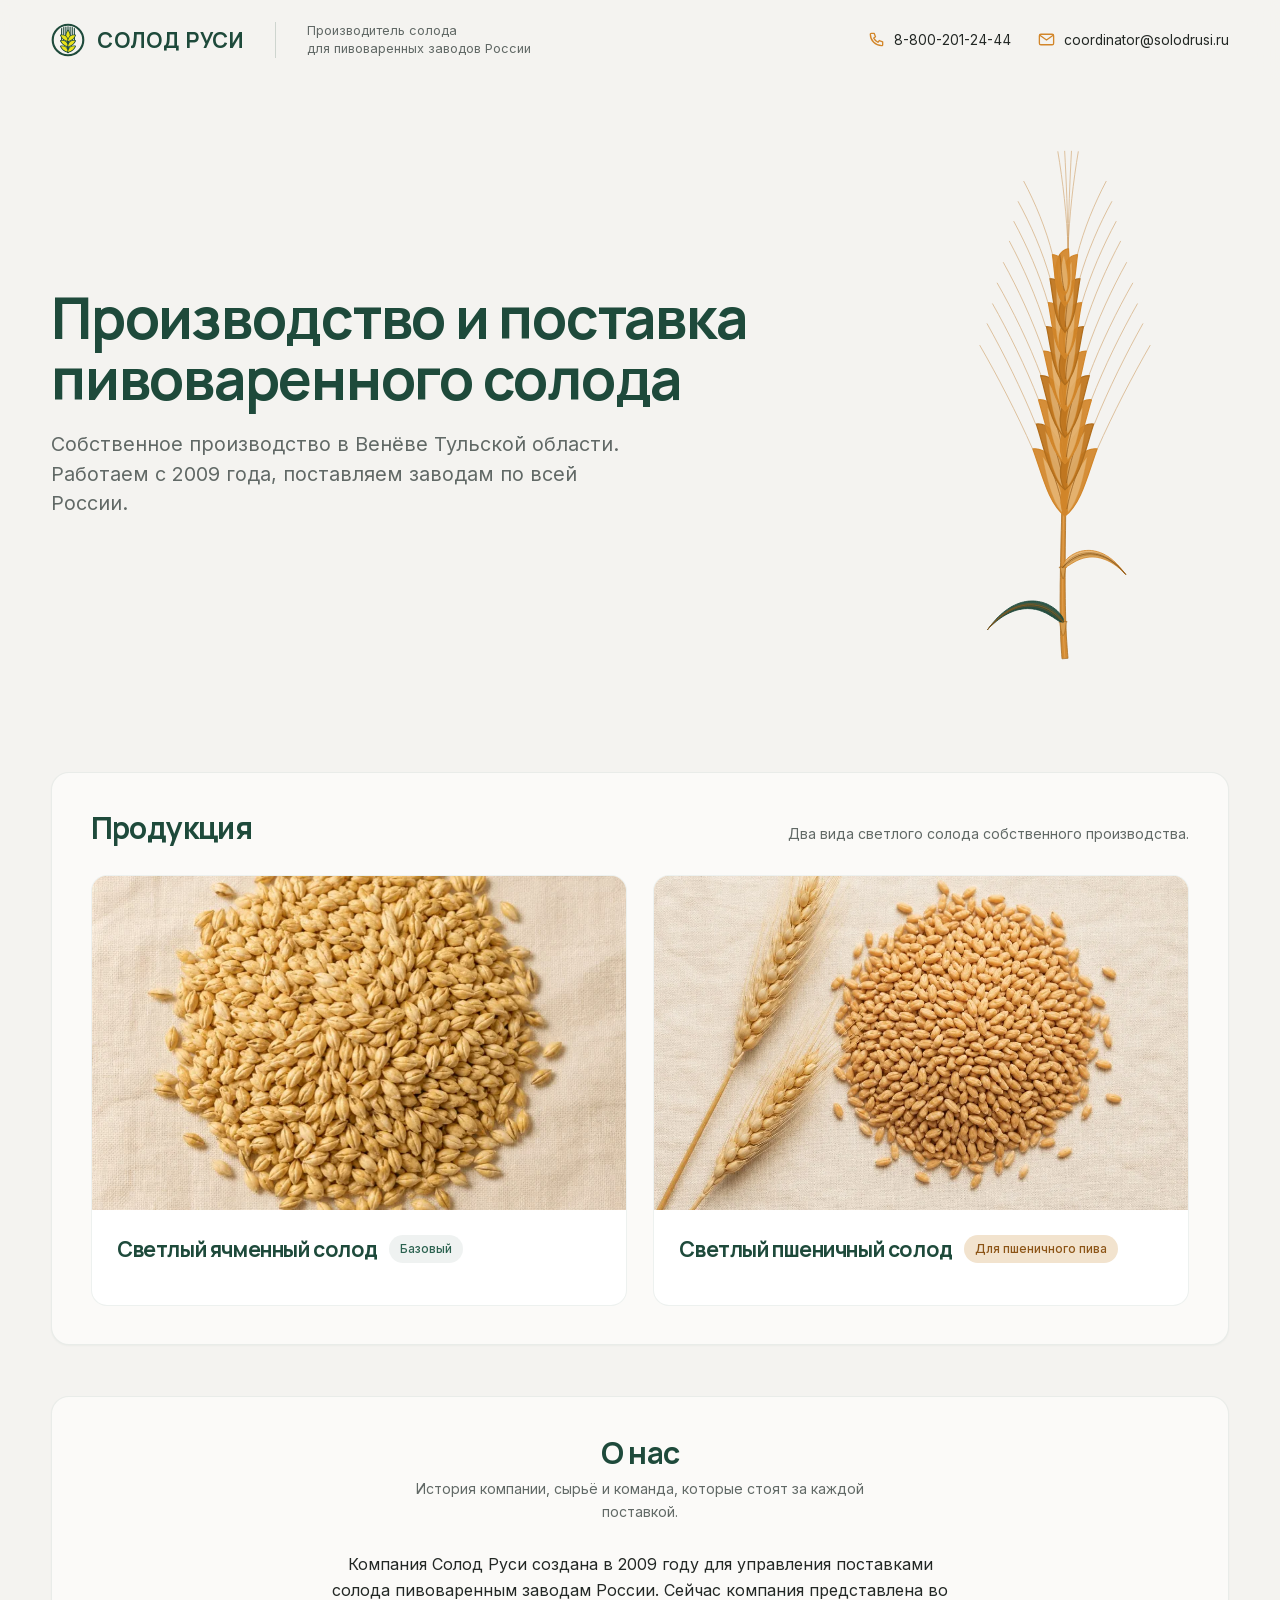
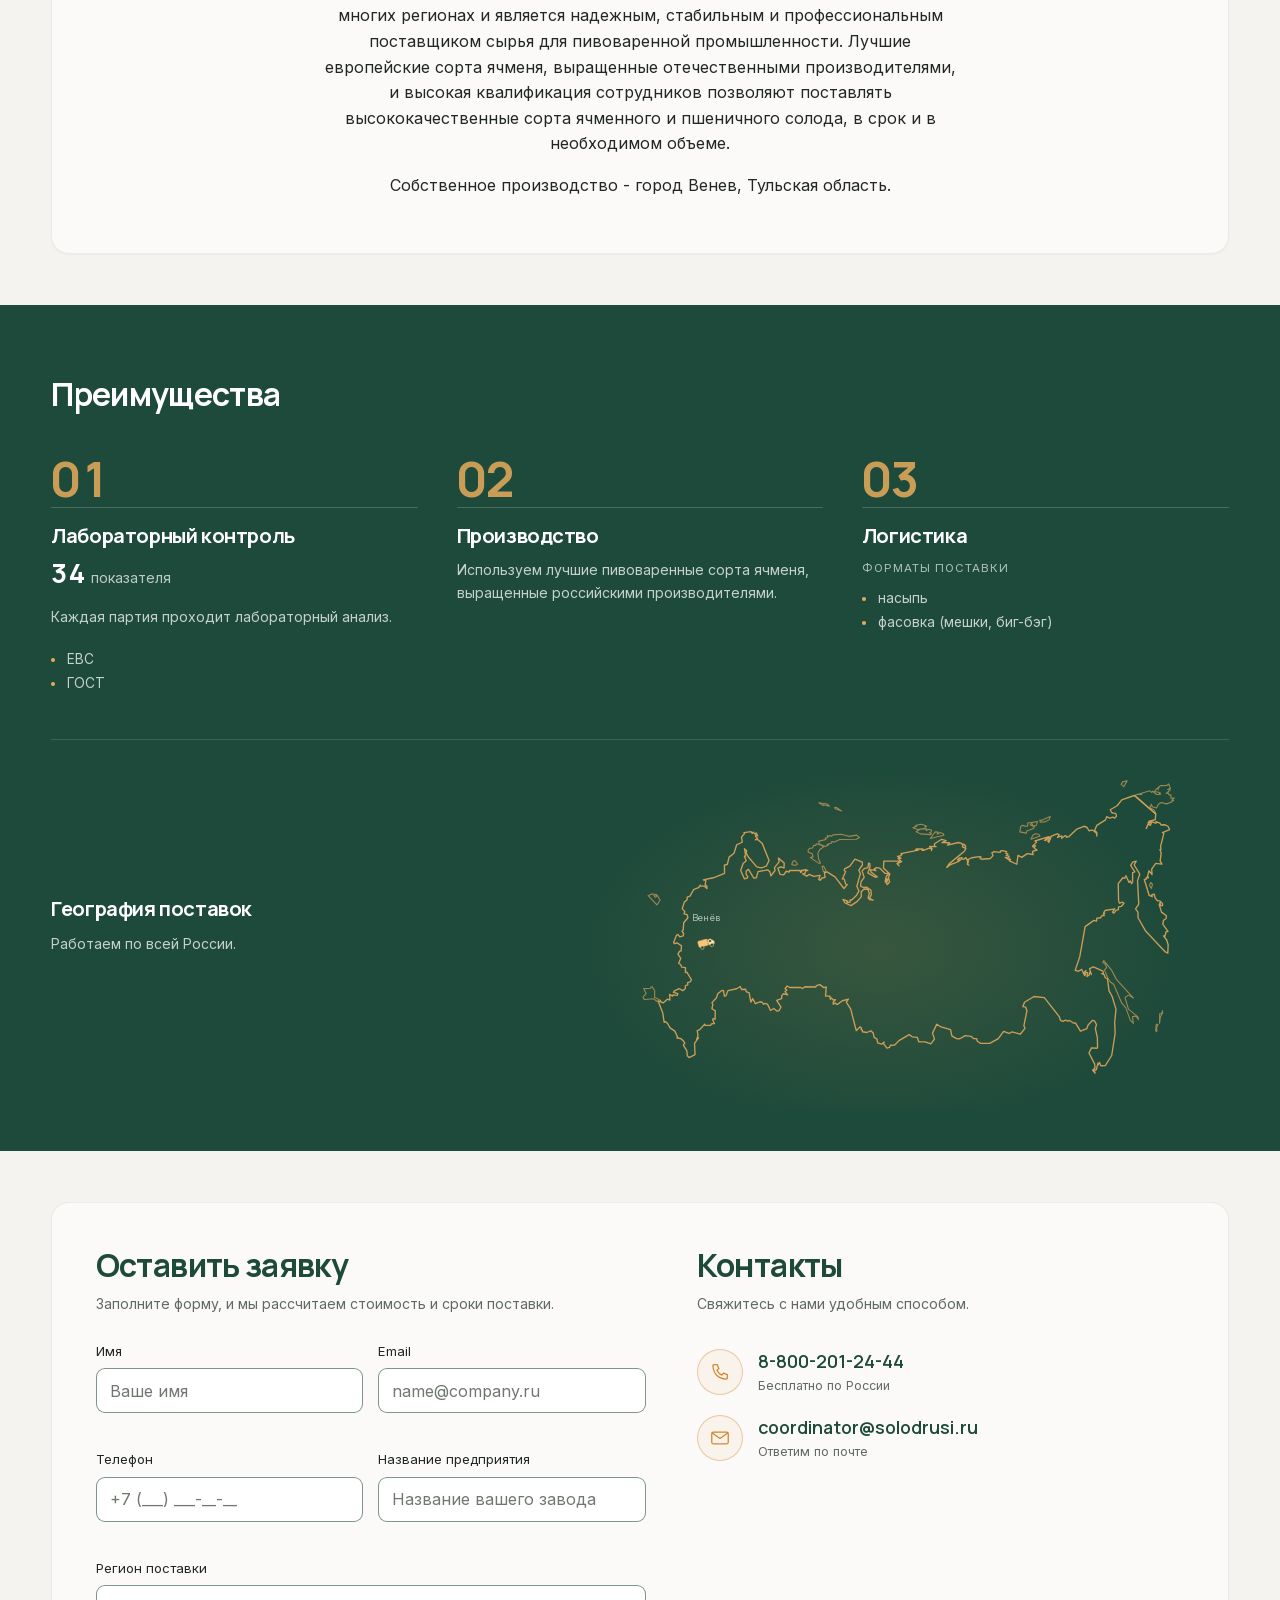
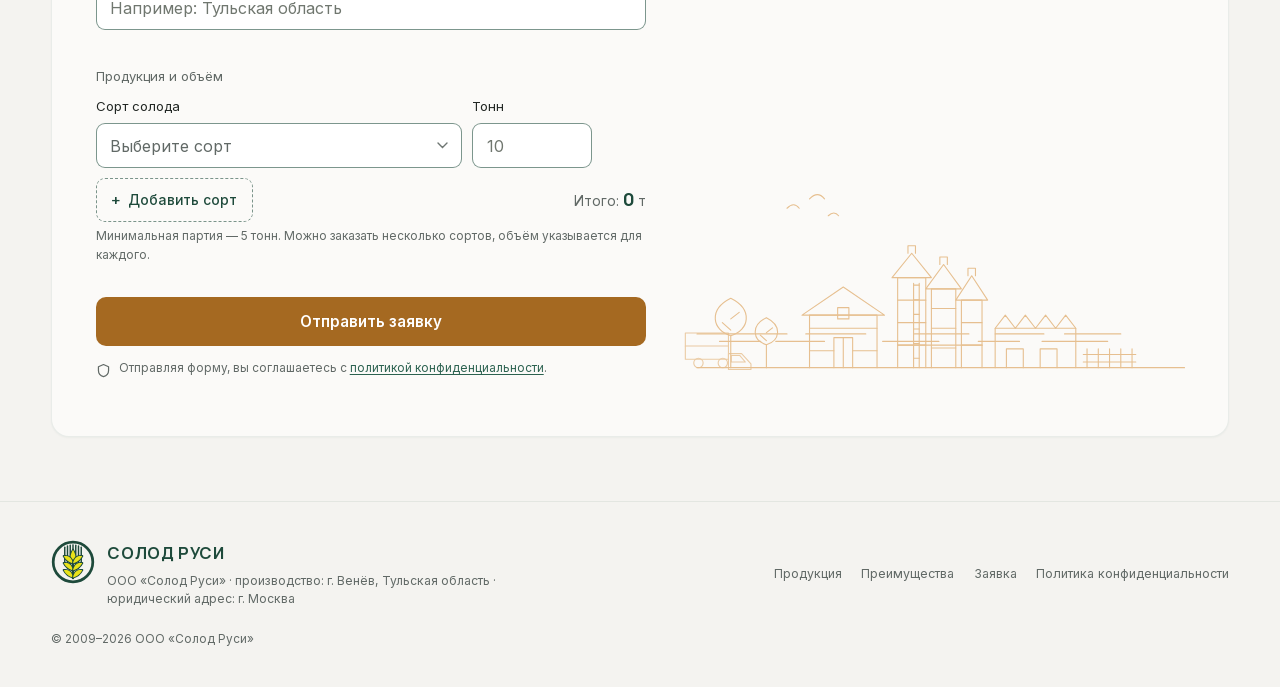
==== commit dfd97831: "Грузовик на карте синхронизирован с CSS-часами линий, добавлен телефон в контакты, форма заявки подк" ====
--- a/index.html
+++ b/index.html
@@ -22,7 +22,7 @@
 <meta name="twitter:card" content="summary_large_image">
 <link rel="preload" href="assets/fonts/manrope.woff2" as="font" type="font/woff2" crossorigin>
 <link rel="preload" href="assets/fonts/inter.woff2" as="font" type="font/woff2" crossorigin>
-<link rel="stylesheet" href="css/style.css?v=202609101648">
+<link rel="stylesheet" href="css/style.css?v=202609111621">
 <script>document.documentElement.classList.add('js');</script>
 </head>
 <body>
@@ -59,6 +59,10 @@
     <p class="brand__tag">Производитель солода<br>для пивоваренных заводов России</p>
 
     <nav class="hdr__contacts" aria-label="Контакты">
+      <a href="tel:88002012444">
+        <svg viewBox="0 0 20 20" aria-hidden="true"><path d="M4.5 3.5h3l1.4 3.6-1.8 1.4a10 10 0 0 0 4.4 4.4l1.4-1.8 3.6 1.4v3a1 1 0 0 1-1.1 1C8.7 16.3 3.7 11.3 3.5 4.6a1 1 0 0 1 1-1.1Z"/></svg>
+        <span>8-800-201-24-44</span>
+      </a>
       <a href="mailto:coordinator@solodrusi.ru">
         <svg viewBox="0 0 20 20" aria-hidden="true"><rect x="2.5" y="4.5" width="15" height="11" rx="1.6"/><path d="m3 5.5 7 5 7-5"/></svg>
         <span>coordinator@solodrusi.ru</span>
@@ -73,6 +77,7 @@
   <a href="#produkciya">Продукция</a>
   <a href="#vozmozhnosti">Преимущества</a>
   <a href="#zayavka">Заявка</a>
+  <a class="mobnav__mail" href="tel:88002012444">8-800-201-24-44</a>
   <a class="mobnav__mail" href="mailto:coordinator@solodrusi.ru">coordinator@solodrusi.ru</a>
 </nav>
 
@@ -249,7 +254,7 @@
           <circle class="ct" style="--k:ct3" cx="370.0" cy="100.0" r="2.3"/>
           <circle class="ct" style="--k:ct4" cx="445.0" cy="42.0" r="3.2"/>
           <text class="lb lb--always" x="95.1" y="120" text-anchor="middle">Венёв</text>
-          <g class="truck">
+          <g class="truck" data-keypoints="0;0.23365;0.515442;0.777716;1;1;1" data-keytimes="0;0.18692;0.412354;0.622173;0.8;0.92;1">
                   <g transform="translate(-6.5,-4.5)">
                     <rect class="tk-body" x="0" y="1.6" width="8.2" height="5.4" rx="1.1"/>
                     <path class="tk-cab" d="M8.2 2.4h2.6l2.4 2.4v2.2h-5z"/>
@@ -257,12 +262,6 @@
                     <circle class="tk-wheel" cx="2.6" cy="7.6" r="1.35"/>
                     <circle class="tk-wheel" cx="10.6" cy="7.6" r="1.35"/>
                   </g>
-                  <animateMotion dur="15.83s" repeatCount="indefinite" rotate="auto" calcMode="linear"
-                    keyPoints="0;0.23365;0.515442;0.777716;1;1;1" keyTimes="0;0.18692;0.412354;0.622173;0.8;0.92;1">
-                    <mpath href="#truckPath" xlink:href="#truckPath"/>
-                  </animateMotion>
-                  <animate attributeName="opacity" dur="15.83s" repeatCount="indefinite"
-                    keyTimes="0;0.91787;1" values="1;1;0"/>
                 </g>
         </svg>
       </div>
@@ -283,7 +282,7 @@
             <p class="formstatus is-err" style="opacity:1">В браузере отключён JavaScript, поэтому форма не работает.
             Напишите на <a href="mailto:coordinator@solodrusi.ru">coordinator@solodrusi.ru</a>.</p>
           </noscript>
-          <form class="form" id="orderForm" method="post" action="/api/submit" novalidate>
+          <form class="form" id="orderForm" method="post" action="/lead" novalidate>
           <div class="row">
             <div class="field">
               <label for="f-name">Имя</label>
@@ -369,6 +368,12 @@
         <p class="formcol__sub">Свяжитесь с нами удобным способом.</p>
 
         <ul class="dcontacts">
+          <li>
+            <span class="dc__ico">
+              <svg viewBox="0 0 24 24" aria-hidden="true"><path class="d" d="M5.5 4h3.6l1.7 4.3-2.2 1.7a12 12 0 0 0 5.4 5.4l1.7-2.2 4.3 1.7v3.6a1.2 1.2 0 0 1-1.3 1.2C10.2 19.2 4.8 13.8 4.3 5.3A1.2 1.2 0 0 1 5.5 4Z"/></svg>
+            </span>
+            <div><a href="tel:88002012444">8-800-201-24-44</a><span>Бесплатно по России</span></div>
+          </li>
           <li>
             <span class="dc__ico">
               <svg viewBox="0 0 24 24" aria-hidden="true"><rect class="d" x="3" y="5.5" width="18" height="13" rx="2"/><path class="d" d="m3.6 6.5 8.4 6 8.4-6"/></svg>
@@ -484,10 +489,11 @@
 "description":"Производство и поставка светлого ячменного и пшеничного солода для пивоваренных заводов.",
 "foundingDate":"2009",
 "email":"coordinator@solodrusi.ru",
+"telephone":"+7-800-201-24-44",
 "address":{"@type":"PostalAddress","addressLocality":"Москва","addressCountry":"RU"},
 "location":{"@type":"Place","name":"Производство","address":{"@type":"PostalAddress","addressLocality":"Венёв","addressRegion":"Тульская область","addressCountry":"RU"}},
-"contactPoint":[{"@type":"ContactPoint","email":"coordinator@solodrusi.ru","contactType":"sales","areaServed":"RU","availableLanguage":"Russian"}]}
+"contactPoint":[{"@type":"ContactPoint","telephone":"+7-800-201-24-44","email":"coordinator@solodrusi.ru","contactType":"sales","areaServed":"RU","availableLanguage":"Russian"}]}
 </script>
-<script src="js/main.js?v=202609101648" defer></script>
+<script src="js/main.js?v=202609111621" defer></script>
 </body>
 </html>
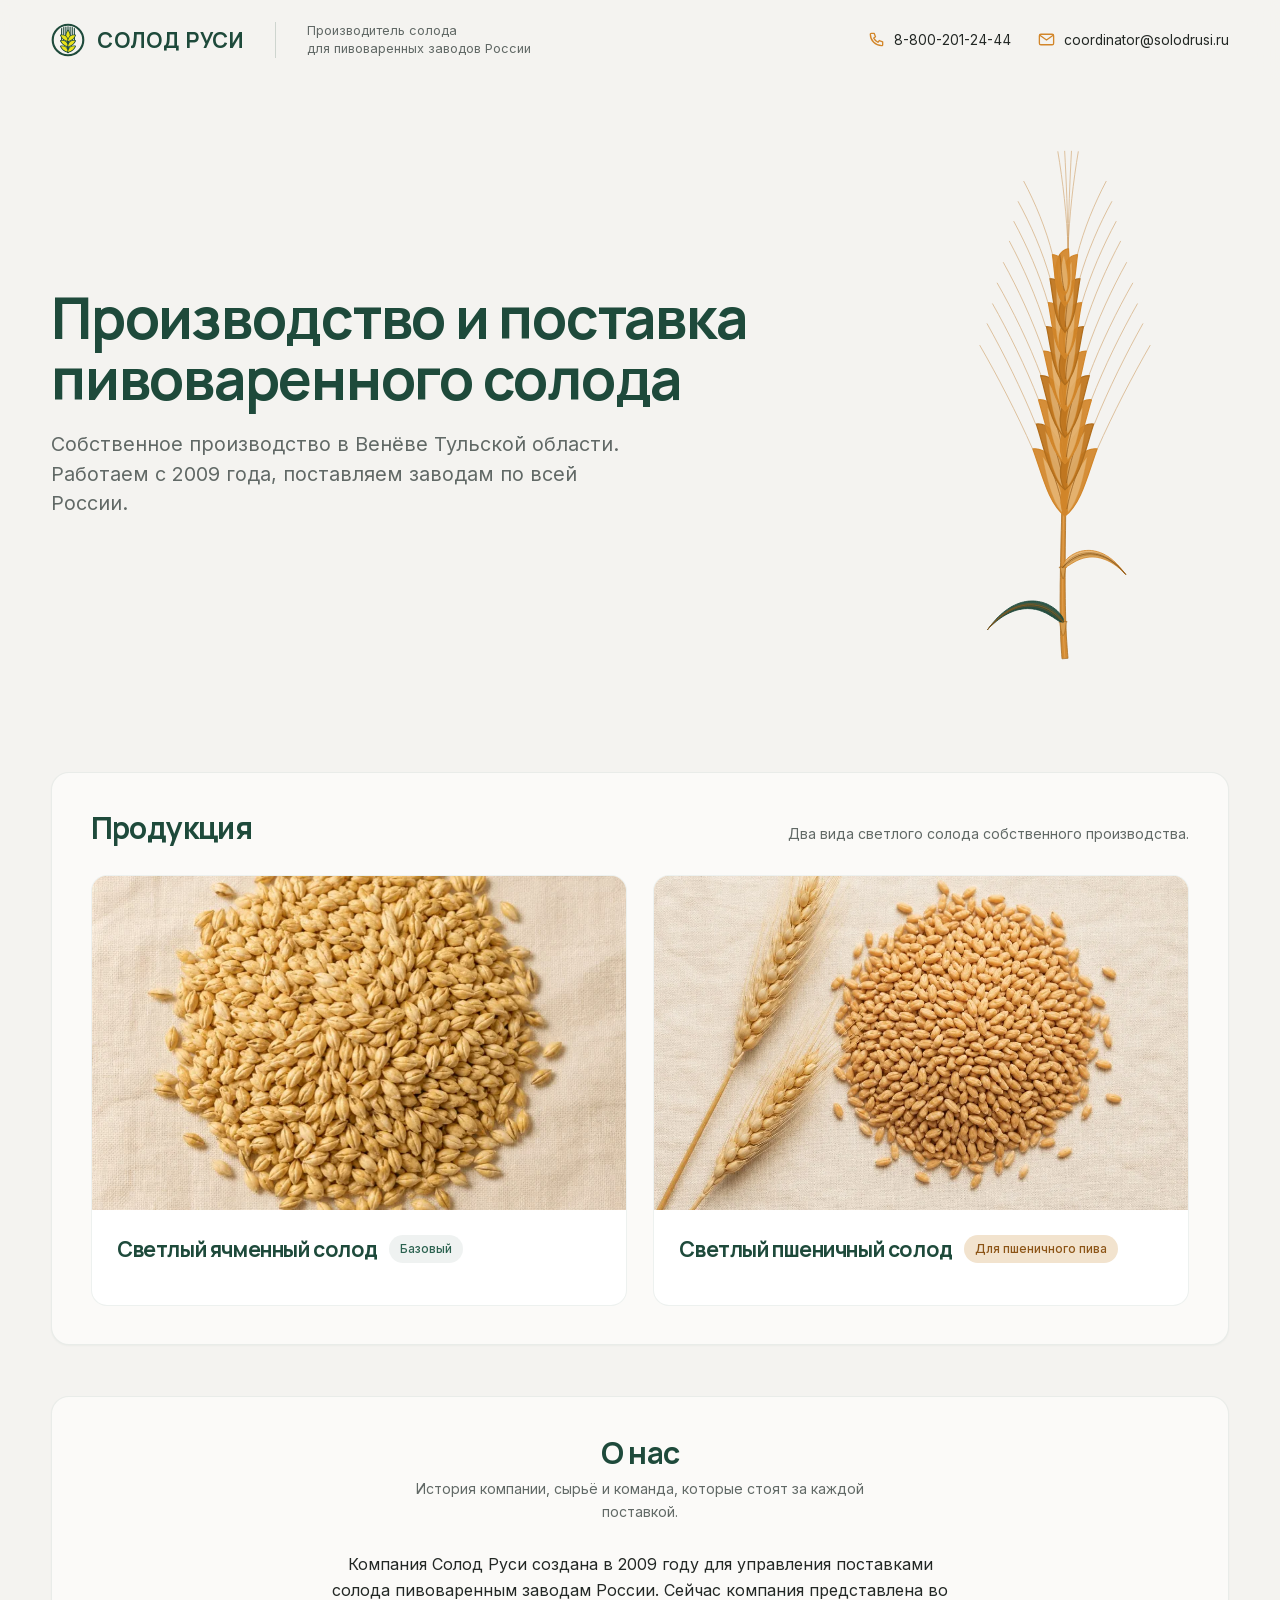
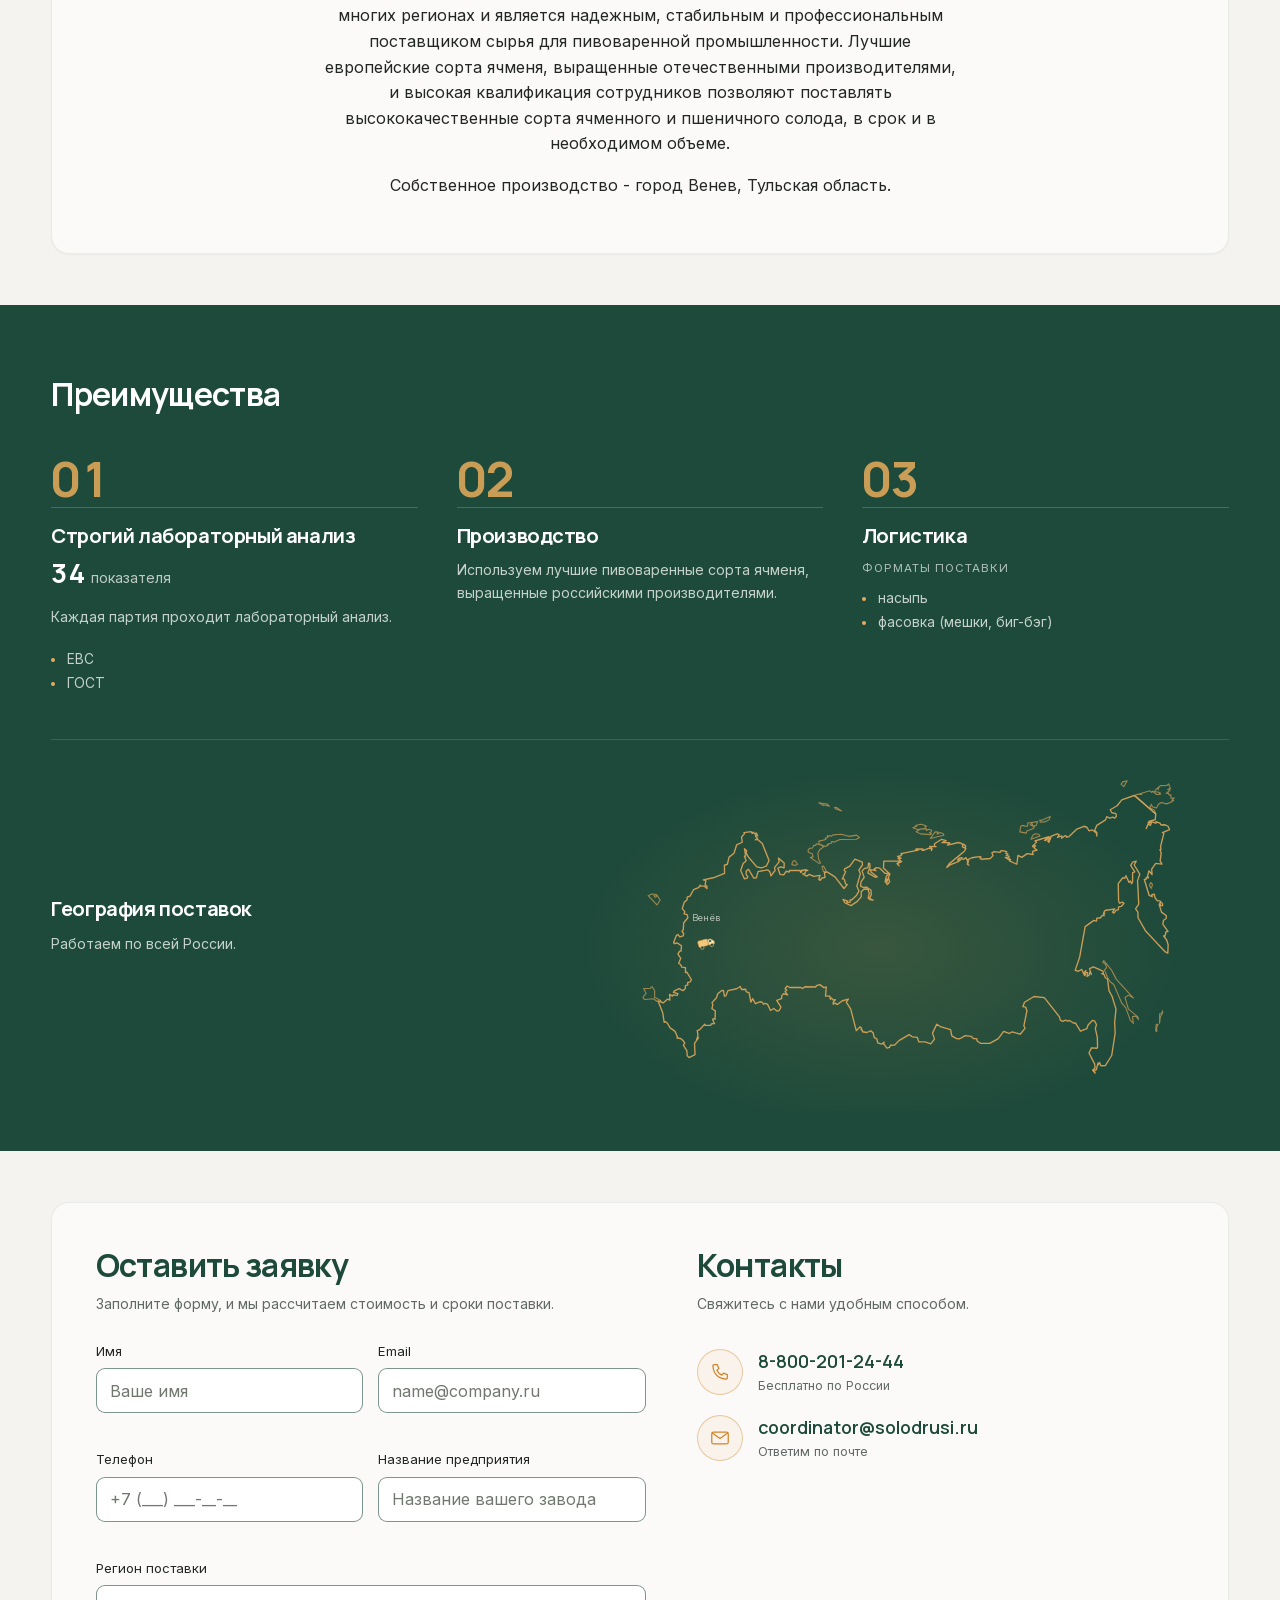
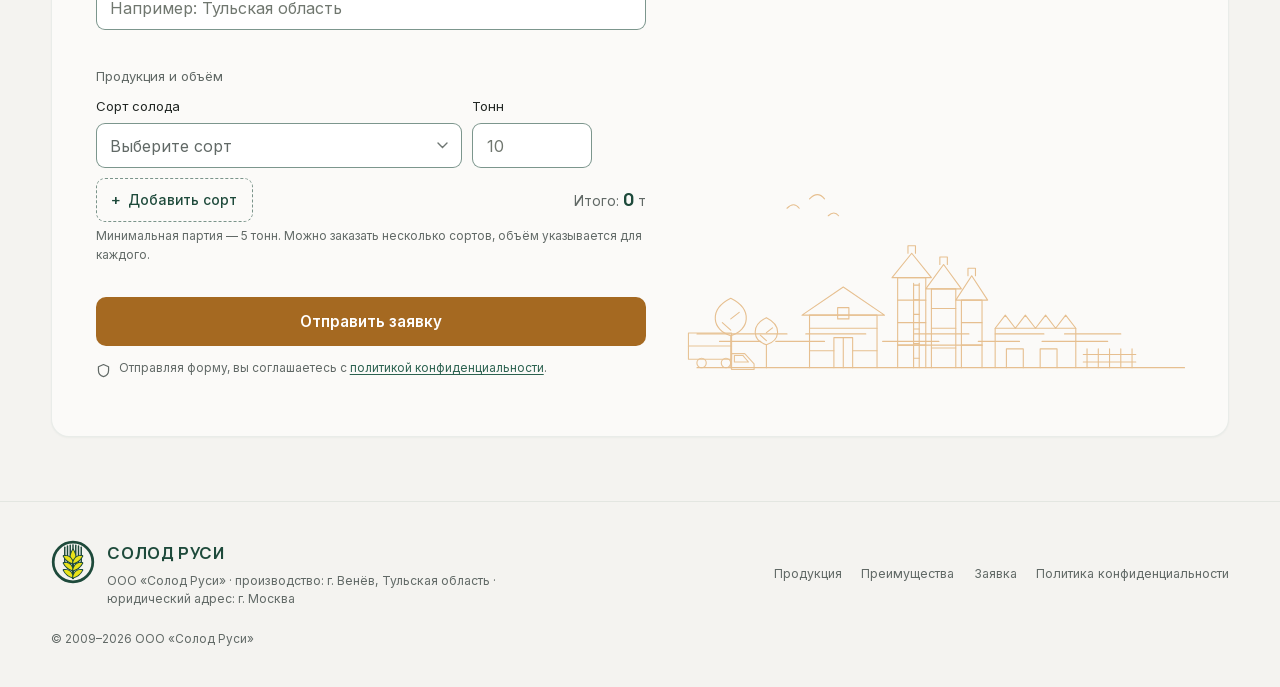
==== commit 47c39053: "Заголовок карточки преимуществ: «Строгий лабораторный анализ»" ====
--- a/index.html
+++ b/index.html
@@ -22,7 +22,7 @@
 <meta name="twitter:card" content="summary_large_image">
 <link rel="preload" href="assets/fonts/manrope.woff2" as="font" type="font/woff2" crossorigin>
 <link rel="preload" href="assets/fonts/inter.woff2" as="font" type="font/woff2" crossorigin>
-<link rel="stylesheet" href="css/style.css?v=202609111621">
+<link rel="stylesheet" href="css/style.css?v=202609111625">
 <script>document.documentElement.classList.add('js');</script>
 </head>
 <body>
@@ -206,7 +206,7 @@
       <article class="cap" style="--i:0">
         <p class="cap__n">01</p>
         <span class="cap__rule" aria-hidden="true"></span>
-        <h3>Лабораторный контроль</h3>
+        <h3>Строгий лабораторный анализ</h3>
         <p class="cap__fig"><b>34</b><span>показателя</span></p>
         <p>Каждая партия проходит лабораторный анализ.</p>
         <ul class="dots" role="list">
@@ -494,6 +494,6 @@
 "location":{"@type":"Place","name":"Производство","address":{"@type":"PostalAddress","addressLocality":"Венёв","addressRegion":"Тульская область","addressCountry":"RU"}},
 "contactPoint":[{"@type":"ContactPoint","telephone":"+7-800-201-24-44","email":"coordinator@solodrusi.ru","contactType":"sales","areaServed":"RU","availableLanguage":"Russian"}]}
 </script>
-<script src="js/main.js?v=202609111621" defer></script>
+<script src="js/main.js?v=202609111625" defer></script>
 </body>
 </html>
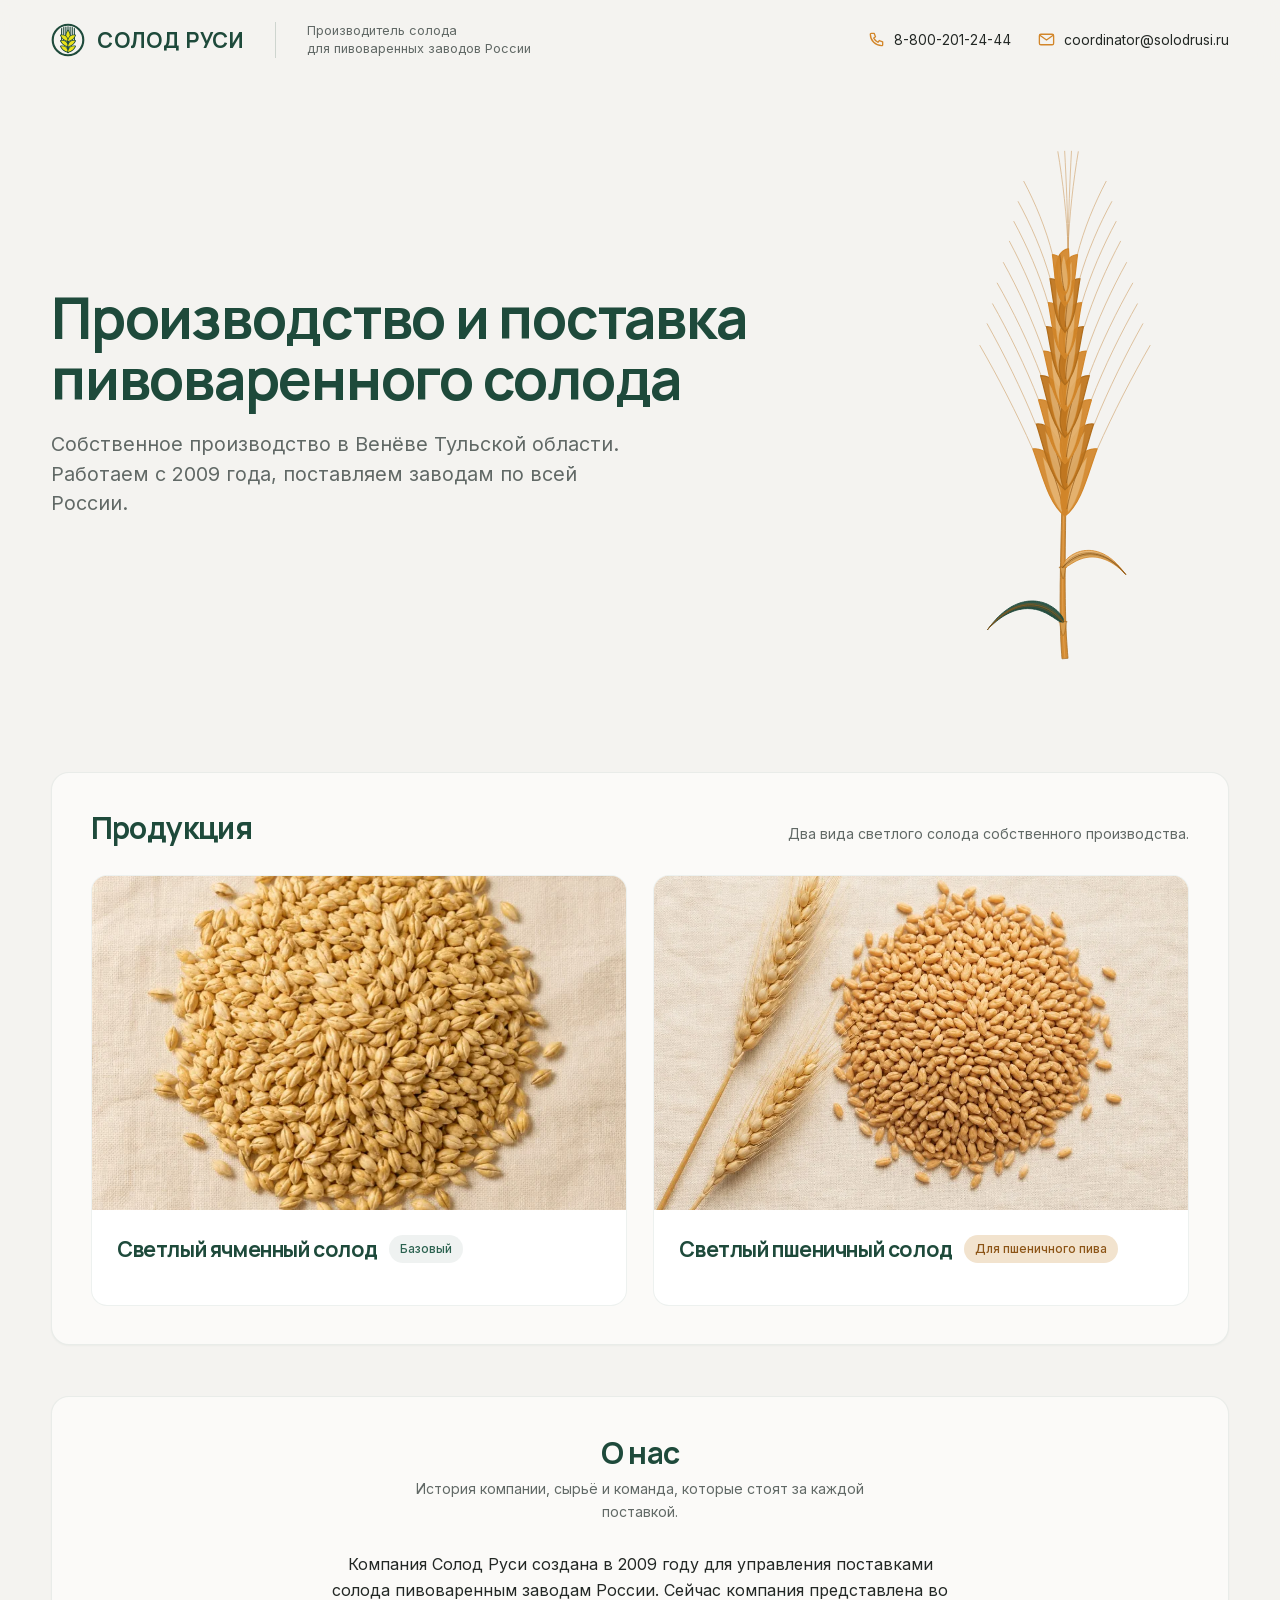
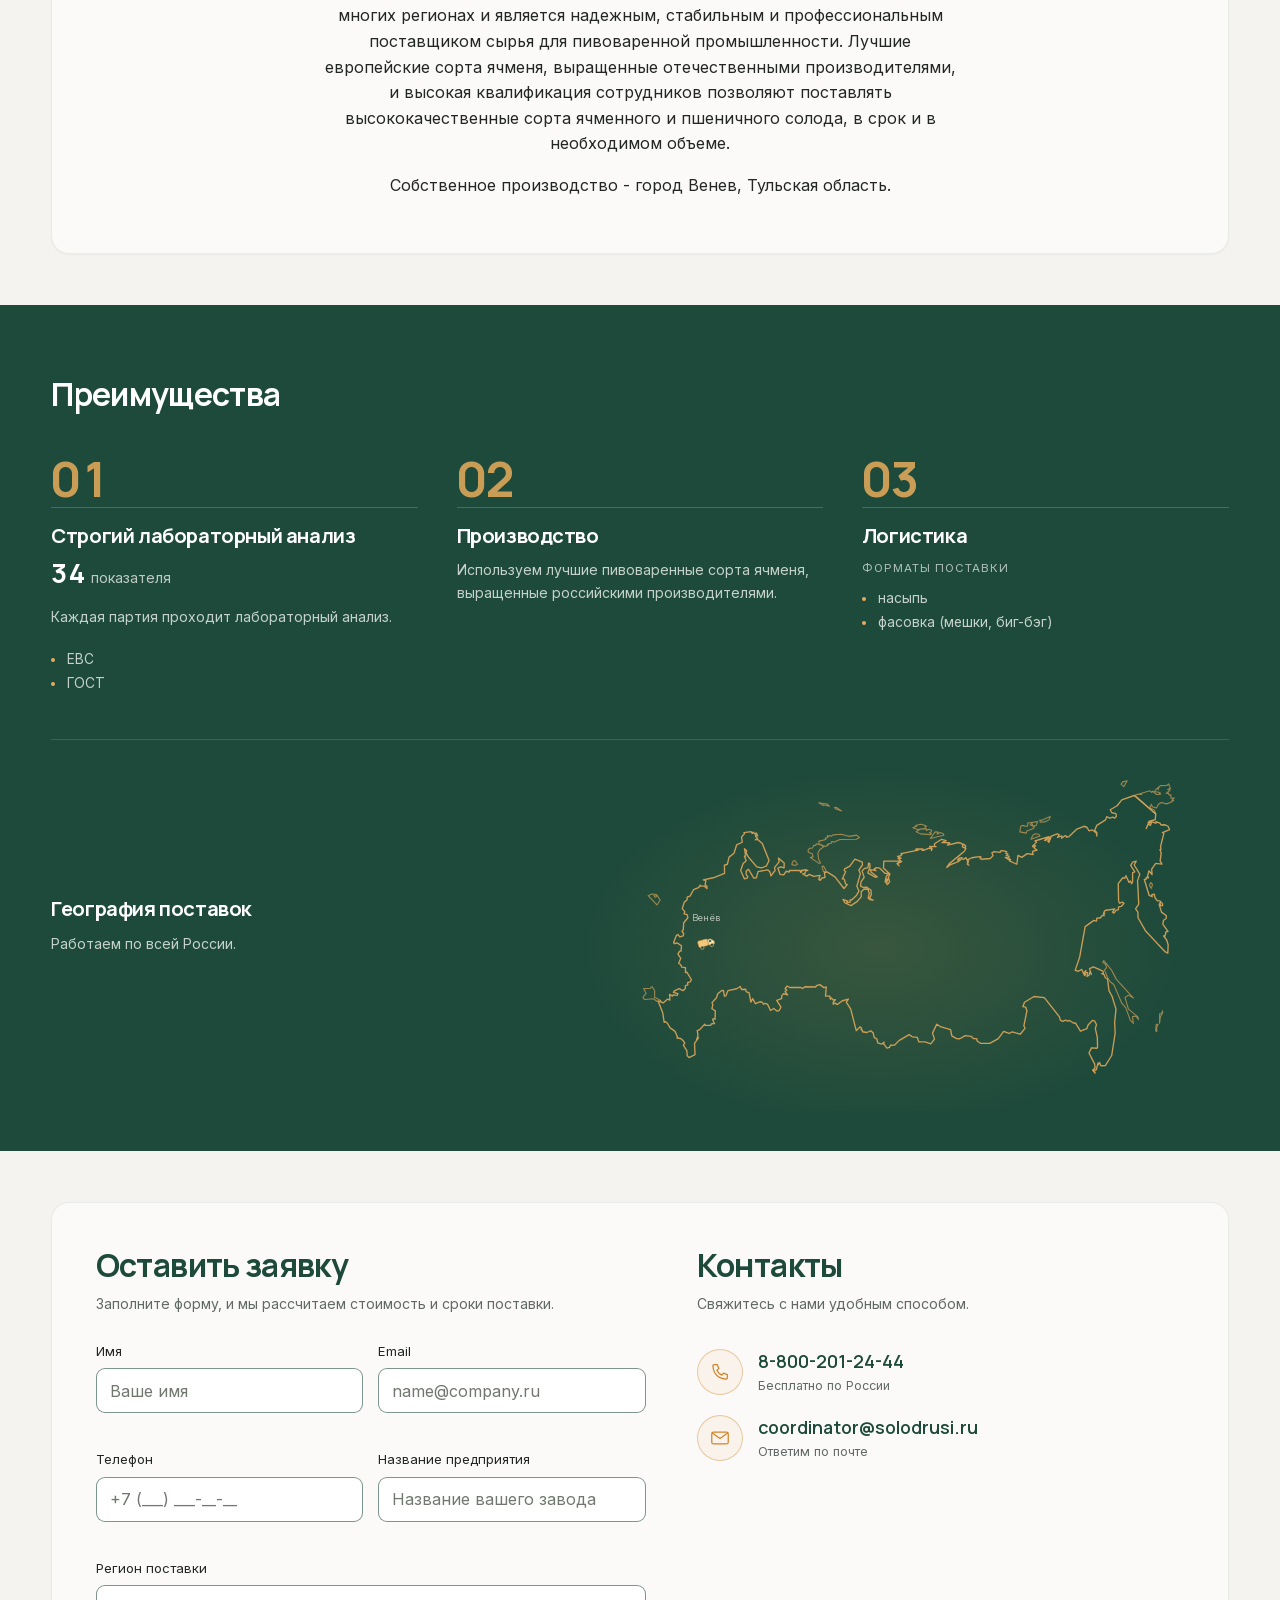
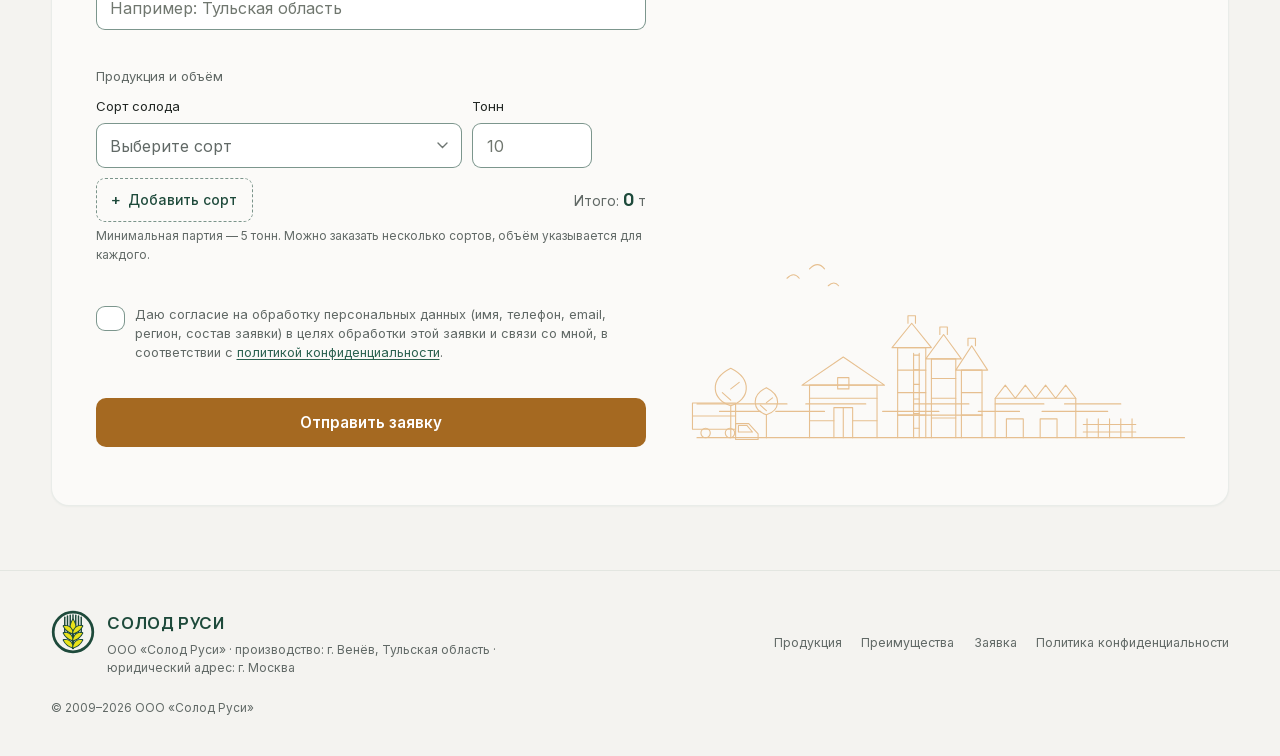
==== commit d9689182: "Согласие на обработку персональных данных — обязательный чекбокс вместо текста-ссылки 152-ФЗ ст.9 (с" ====
--- a/index.html
+++ b/index.html
@@ -22,7 +22,7 @@
 <meta name="twitter:card" content="summary_large_image">
 <link rel="preload" href="assets/fonts/manrope.woff2" as="font" type="font/woff2" crossorigin>
 <link rel="preload" href="assets/fonts/inter.woff2" as="font" type="font/woff2" crossorigin>
-<link rel="stylesheet" href="css/style.css?v=202609111625">
+<link rel="stylesheet" href="css/style.css?v=202609132120">
 <script>document.documentElement.classList.add('js');</script>
 </head>
 <body>
@@ -353,12 +353,16 @@
             <input id="f-website" name="website" type="text" tabindex="-1" autocomplete="off">
           </div>
 
+          <div class="field consentbox">
+            <label>
+              <input id="f-consent" name="consent" type="checkbox" value="1" required aria-describedby="err-consent">
+              <span>Даю согласие на обработку персональных данных (имя, телефон, email, регион, состав заявки) в целях обработки этой заявки и связи со мной, в соответствии с <a href="privacy.html" target="_blank" rel="noopener">политикой конфиденциальности</a>.</span>
+            </label>
+            <small class="err" id="err-consent"></small>
+          </div>
+
           <button class="btn" type="submit" id="submitBtn"><span>Отправить заявку</span></button>
 
-          <p class="consent">
-            <svg viewBox="0 0 16 16" aria-hidden="true"><path d="M8 1.6 13.4 4v4c0 3.2-2.2 5.7-5.4 6.6C4.8 13.7 2.6 11.2 2.6 8V4Z"/></svg>
-            <span>Отправляя форму, вы соглашаетесь с <a href="privacy.html">политикой конфиденциальности</a>.</span>
-          </p>
           <p class="formstatus" id="formStatus" role="status" aria-live="polite"></p>
         </form>
       </div>
@@ -494,6 +498,6 @@
 "location":{"@type":"Place","name":"Производство","address":{"@type":"PostalAddress","addressLocality":"Венёв","addressRegion":"Тульская область","addressCountry":"RU"}},
 "contactPoint":[{"@type":"ContactPoint","telephone":"+7-800-201-24-44","email":"coordinator@solodrusi.ru","contactType":"sales","areaServed":"RU","availableLanguage":"Russian"}]}
 </script>
-<script src="js/main.js?v=202609111625" defer></script>
+<script src="js/main.js?v=202609132120" defer></script>
 </body>
 </html>
--- a/css/style.css
+++ b/css/style.css
@@ -288,10 +288,13 @@
 .btn:hover::after{transform:translateY(0)}
 .btn:active{transform:scale(.99)}
 .btn[disabled]{opacity:.7;cursor:progress}
-.consent{display:flex;align-items:flex-start;gap:.5rem;margin:.9rem 0 0;font-size:.74rem;line-height:1.5;color:var(--muted)}
-.consent svg{width:15px;height:15px;flex:none;margin-top:.15rem;fill:none;stroke:var(--muted);stroke-width:1.3;stroke-linejoin:round}
-.consent span{flex:1}
-.consent a{color:var(--green-l);text-decoration:underline;text-underline-offset:2px}
+.consentbox{margin-top:1.1rem}
+.consentbox label{display:flex;align-items:flex-start;gap:.6rem;cursor:pointer;font-size:.8rem;line-height:1.5;color:var(--muted);margin-bottom:0}
+.consentbox input[type="checkbox"]{width:18px;height:18px;flex:none;margin:.1rem 0 0;accent-color:var(--amber);cursor:pointer}
+.consentbox span{flex:1}
+.consentbox a{color:var(--green-l);text-decoration:underline;text-underline-offset:2px}
+.consentbox.is-bad label{color:var(--err)}
+.consentbox.is-bad input[type="checkbox"]{outline:2px solid var(--err);outline-offset:2px;border-radius:3px}
 .formstatus{margin:.9rem 0 0;font-size:.85rem;line-height:1.5;padding:0;border-left:2px solid transparent}
 .formstatus.is-ok{border-left-color:var(--green-l);padding:.6rem 0 .6rem .8rem;color:var(--green)}
 .formstatus.is-err{border-left-color:var(--err);padding:.6rem 0 .6rem .8rem;color:var(--err)}
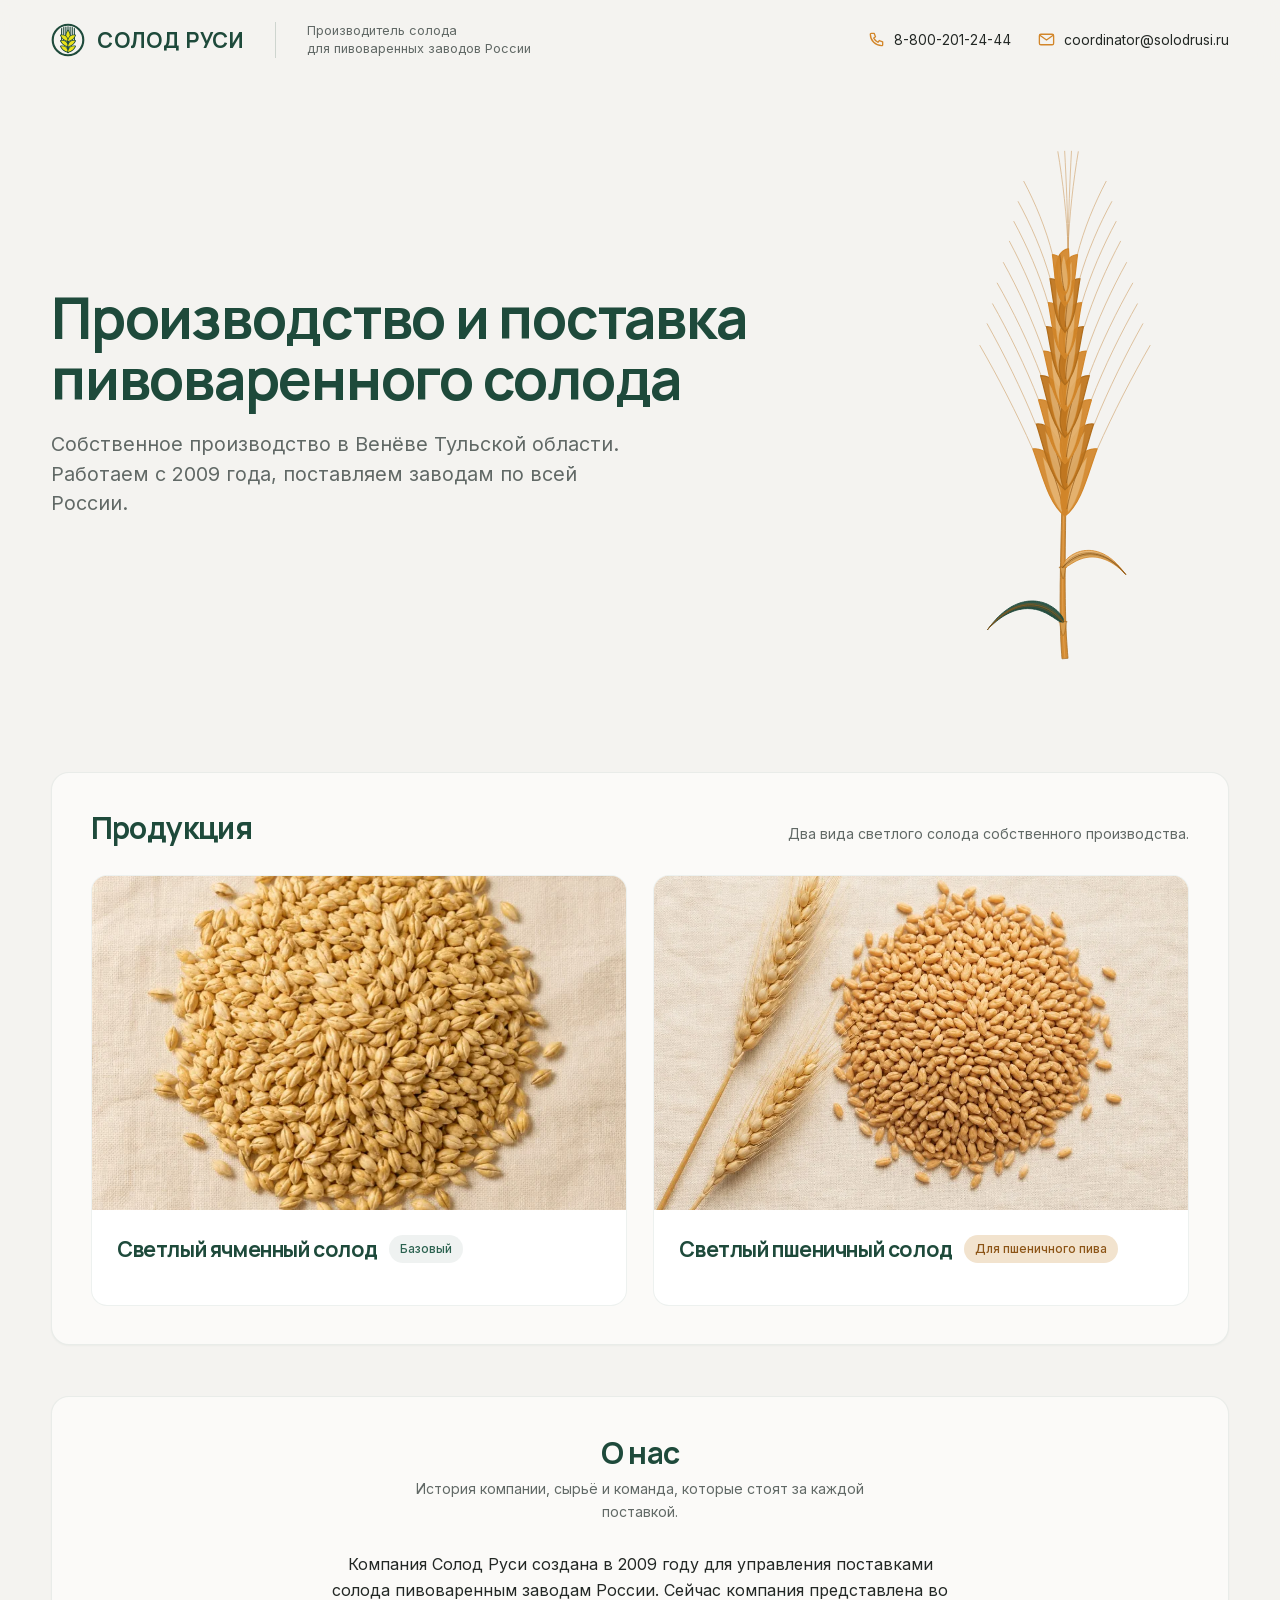
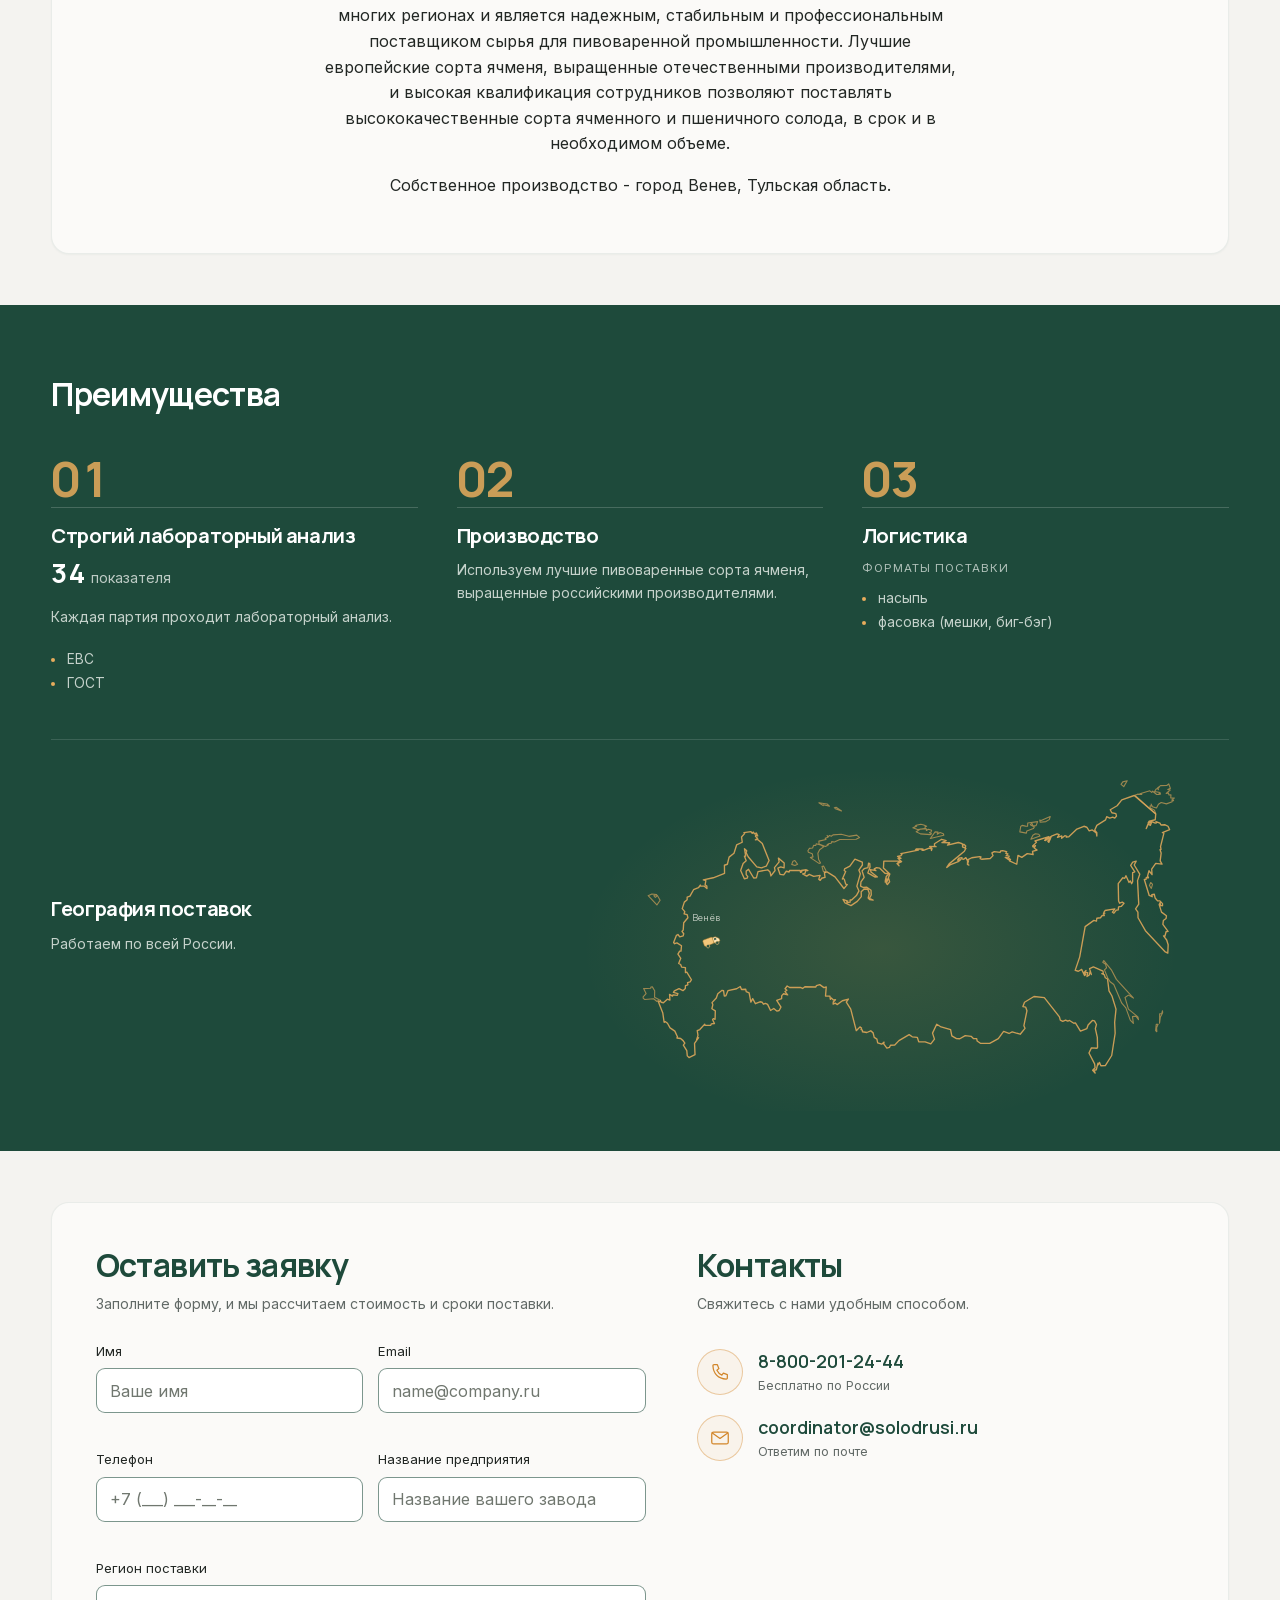
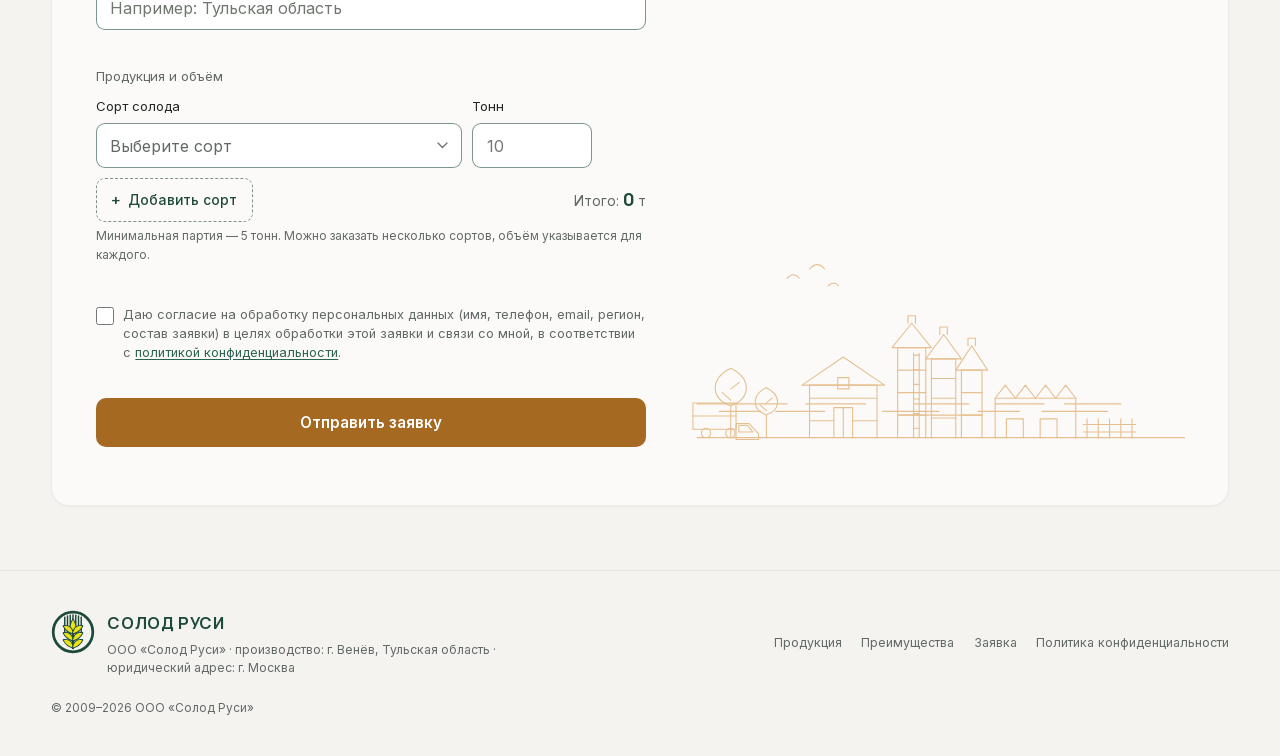
==== commit 94a1e958: "Фикс: чекбокс согласия был некликабелен визуально Наследовал appearance:none и padding/border от общ" ====
--- a/index.html
+++ b/index.html
@@ -22,7 +22,7 @@
 <meta name="twitter:card" content="summary_large_image">
 <link rel="preload" href="assets/fonts/manrope.woff2" as="font" type="font/woff2" crossorigin>
 <link rel="preload" href="assets/fonts/inter.woff2" as="font" type="font/woff2" crossorigin>
-<link rel="stylesheet" href="css/style.css?v=202609132120">
+<link rel="stylesheet" href="css/style.css?v=202609132130">
 <script>document.documentElement.classList.add('js');</script>
 </head>
 <body>
@@ -498,6 +498,6 @@
 "location":{"@type":"Place","name":"Производство","address":{"@type":"PostalAddress","addressLocality":"Венёв","addressRegion":"Тульская область","addressCountry":"RU"}},
 "contactPoint":[{"@type":"ContactPoint","telephone":"+7-800-201-24-44","email":"coordinator@solodrusi.ru","contactType":"sales","areaServed":"RU","availableLanguage":"Russian"}]}
 </script>
-<script src="js/main.js?v=202609132120" defer></script>
+<script src="js/main.js?v=202609132130" defer></script>
 </body>
 </html>
--- a/css/style.css
+++ b/css/style.css
@@ -290,7 +290,7 @@
 .btn[disabled]{opacity:.7;cursor:progress}
 .consentbox{margin-top:1.1rem}
 .consentbox label{display:flex;align-items:flex-start;gap:.6rem;cursor:pointer;font-size:.8rem;line-height:1.5;color:var(--muted);margin-bottom:0}
-.consentbox input[type="checkbox"]{width:18px;height:18px;flex:none;margin:.1rem 0 0;accent-color:var(--amber);cursor:pointer}
+.consentbox input[type="checkbox"]{-webkit-appearance:auto;appearance:auto;width:18px;height:18px;padding:0;border:none;background:none;flex:none;margin:.15rem 0 0;accent-color:var(--amber);cursor:pointer}
 .consentbox span{flex:1}
 .consentbox a{color:var(--green-l);text-decoration:underline;text-underline-offset:2px}
 .consentbox.is-bad label{color:var(--err)}
